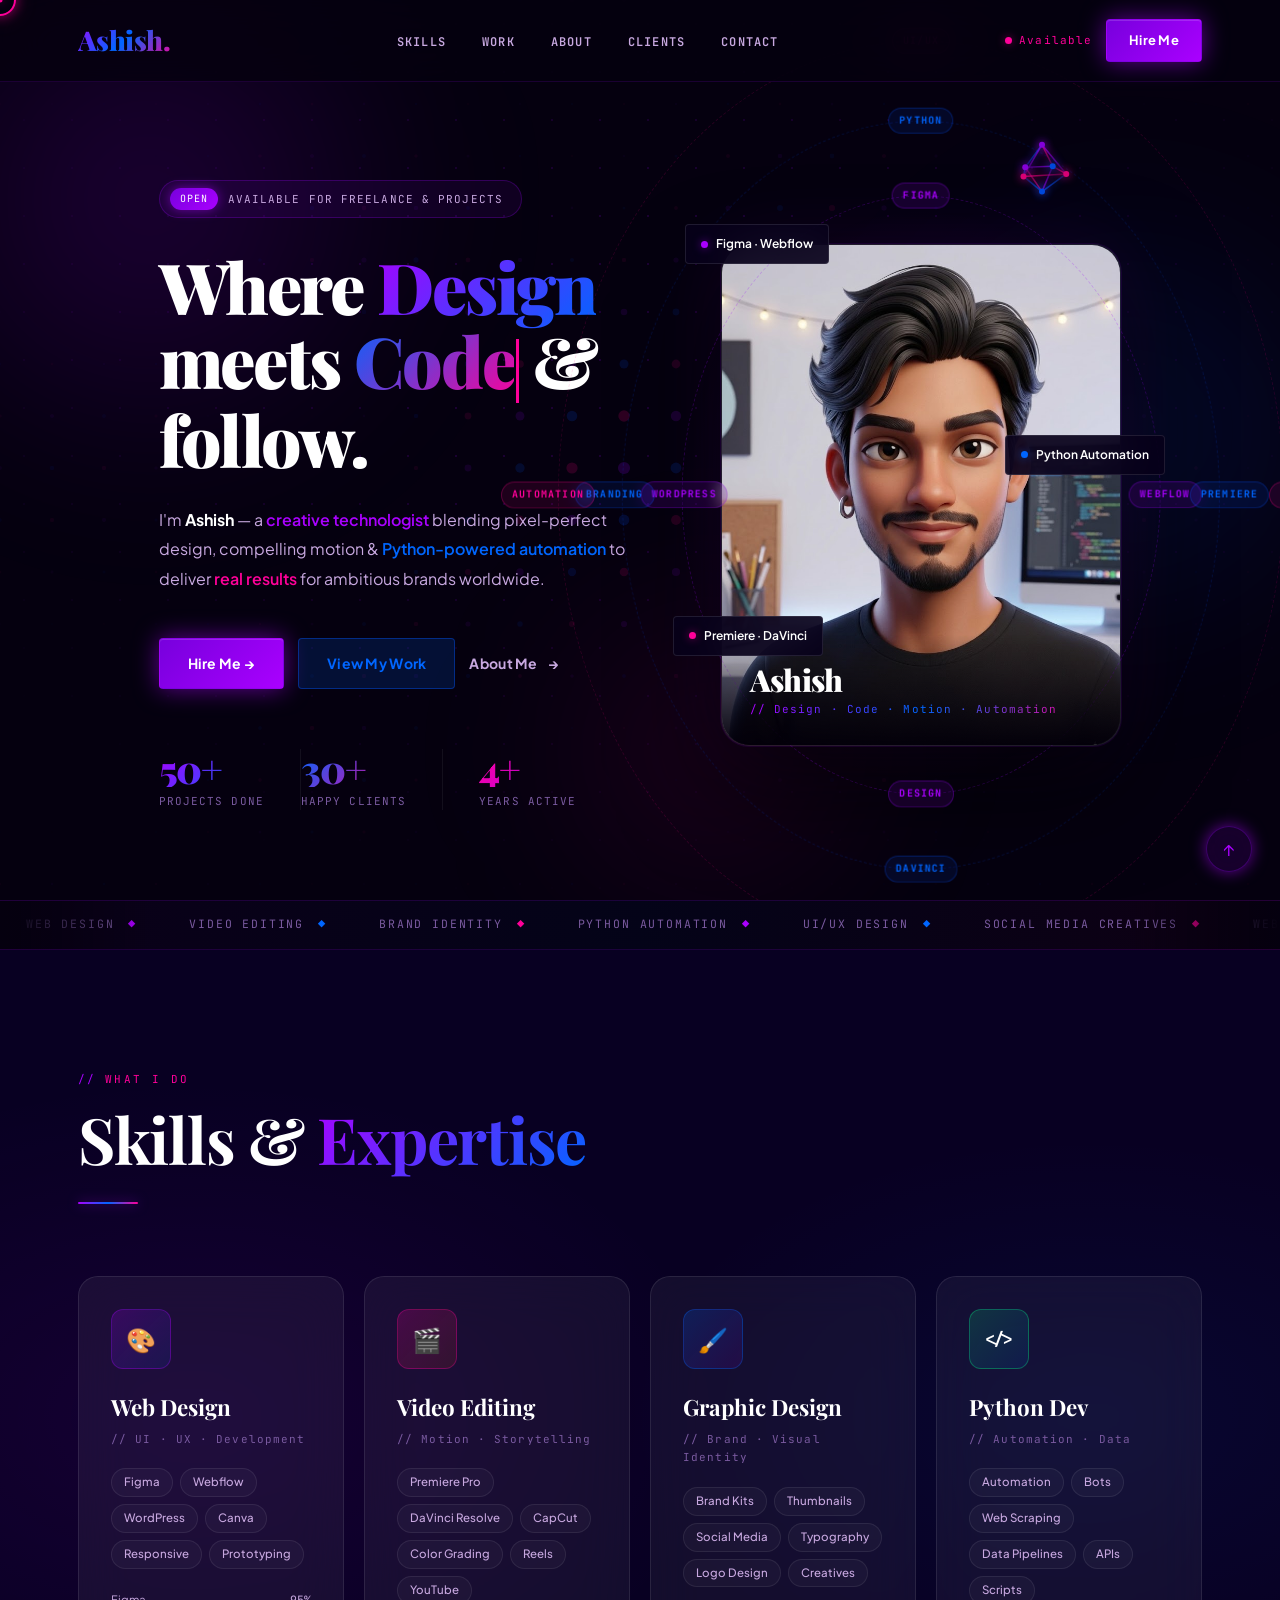
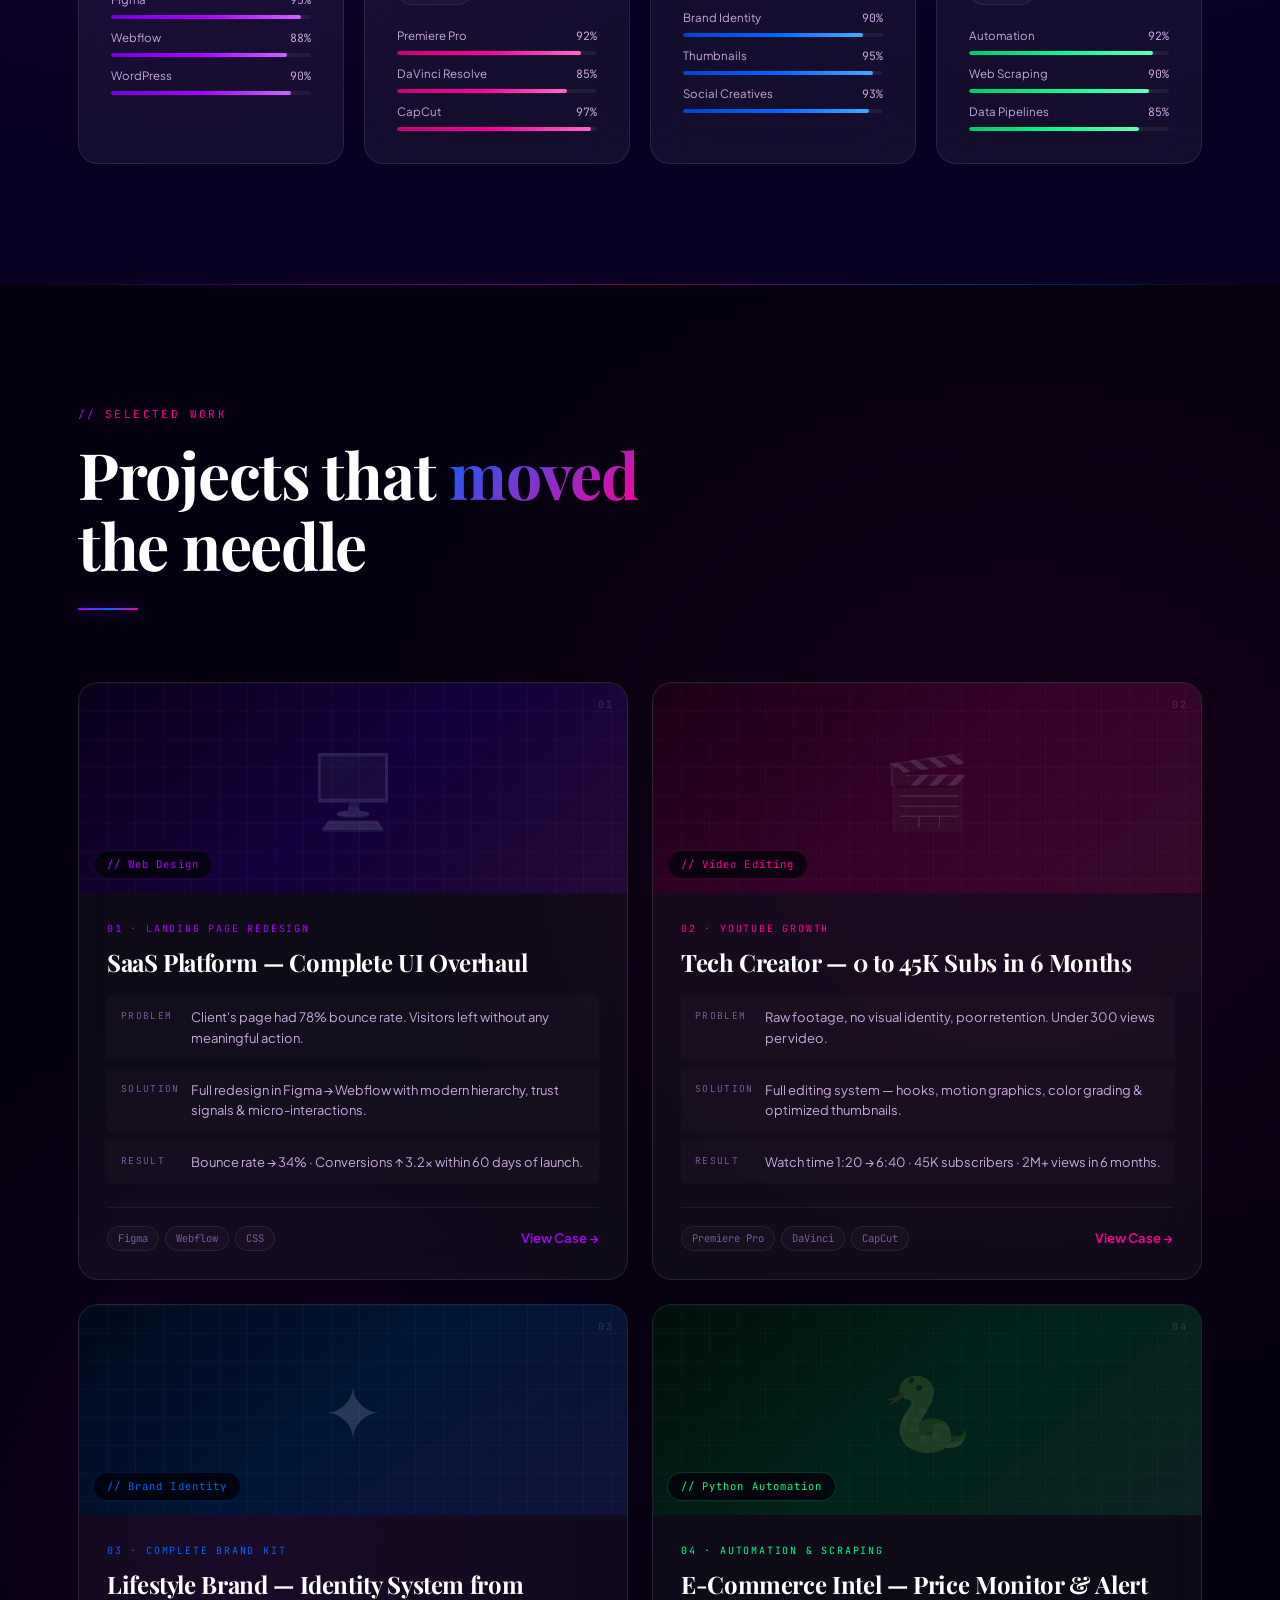
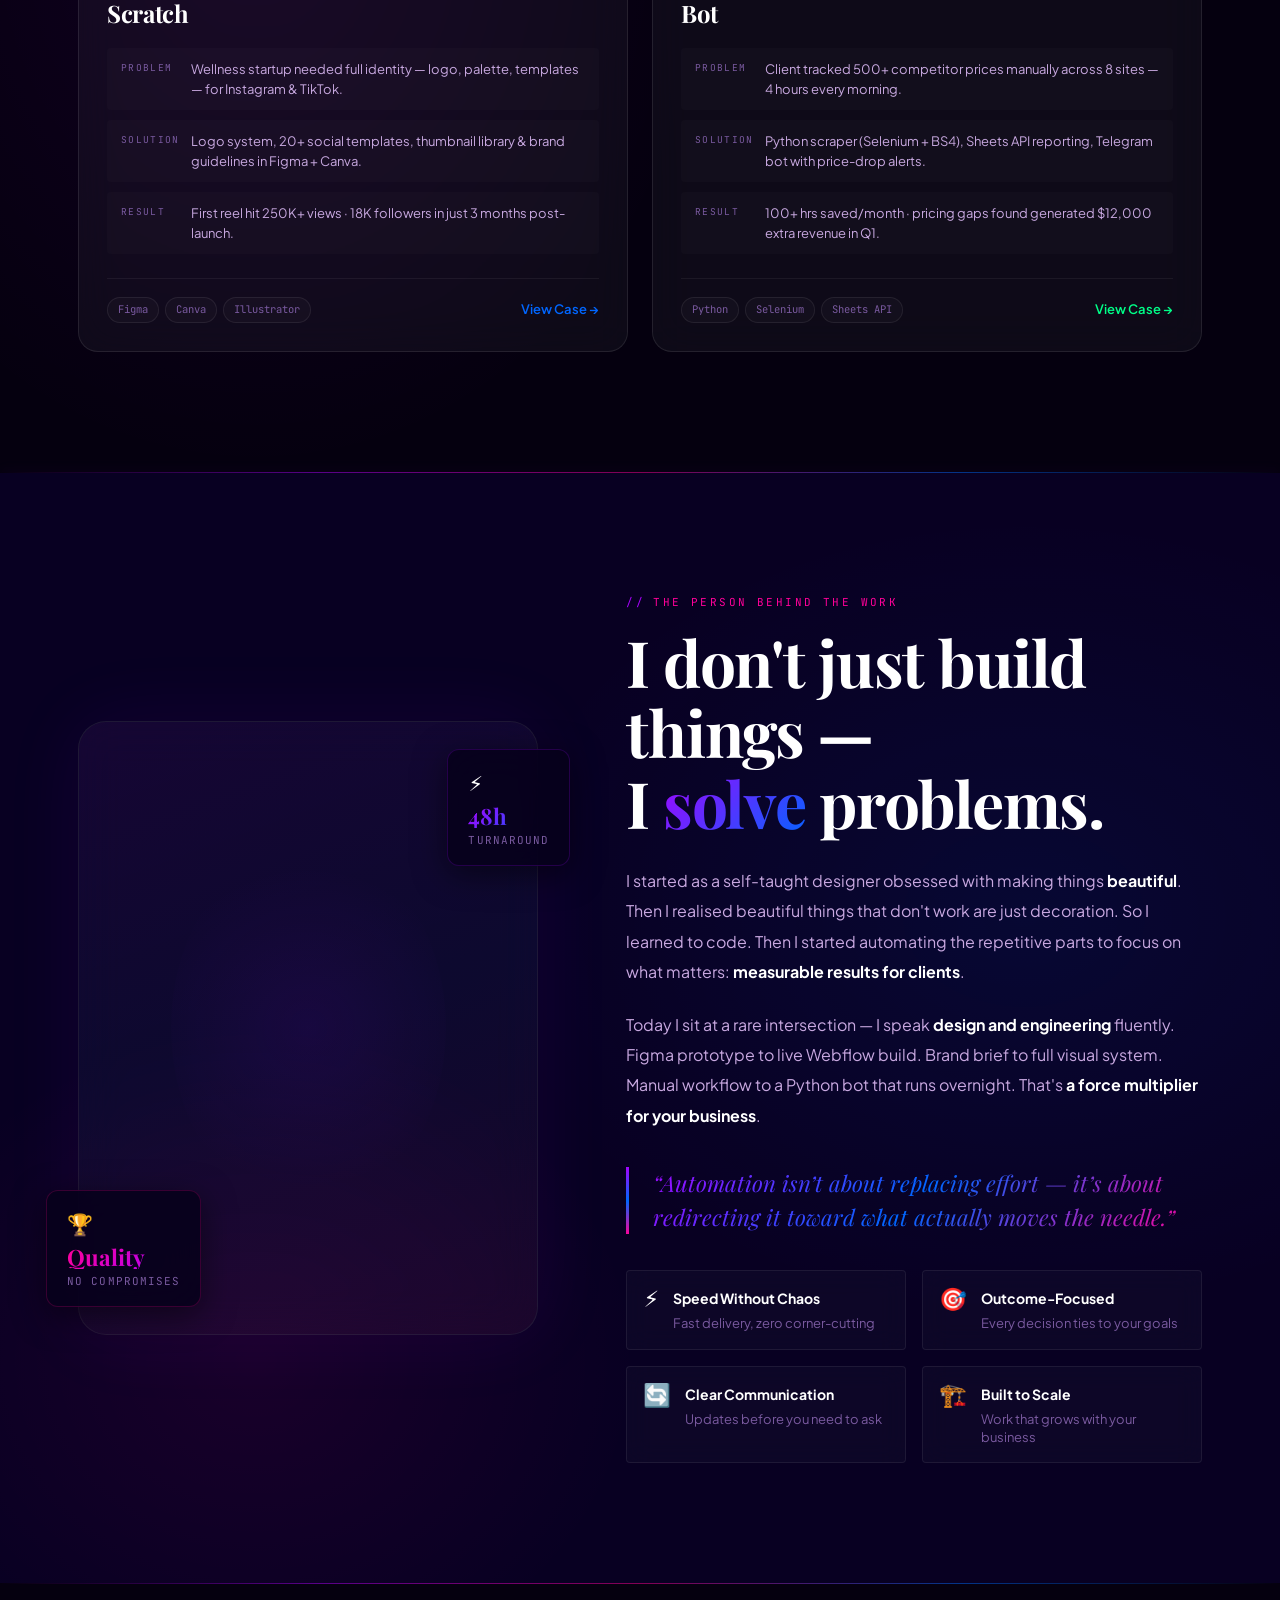
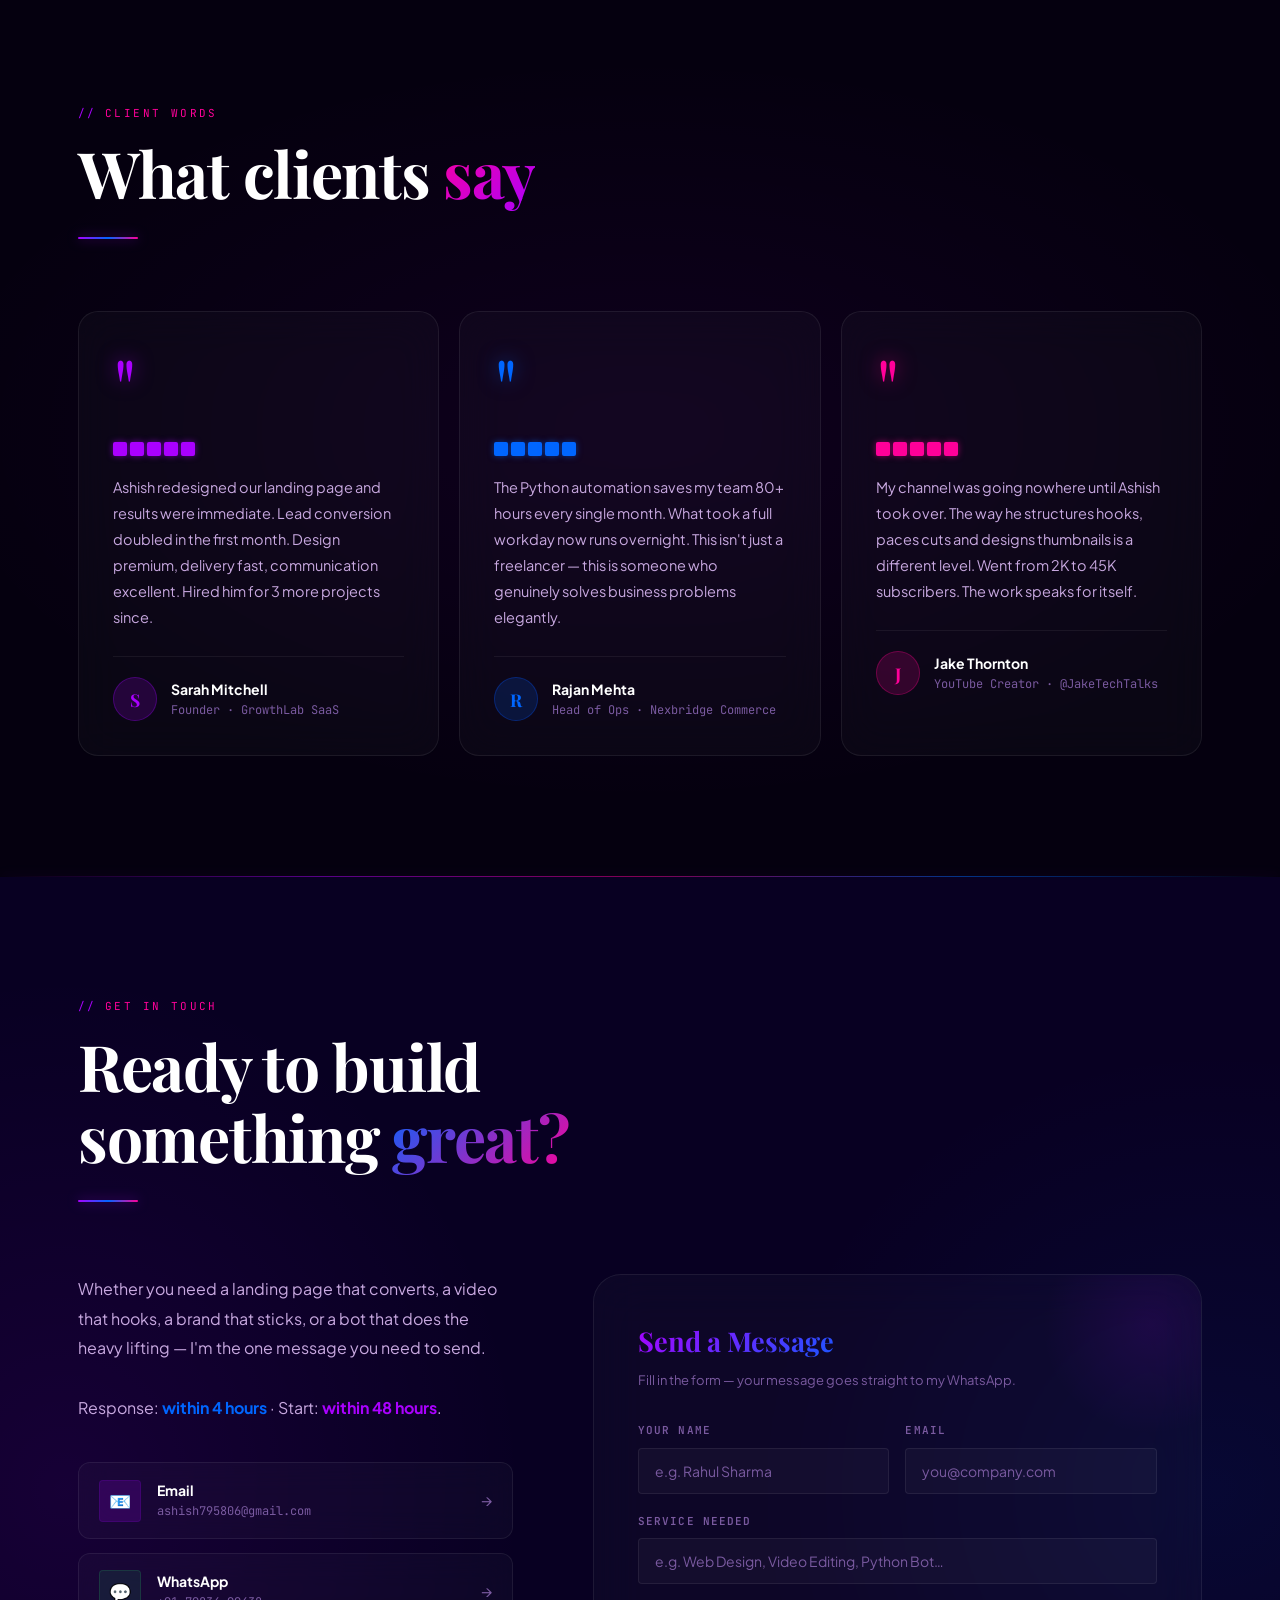
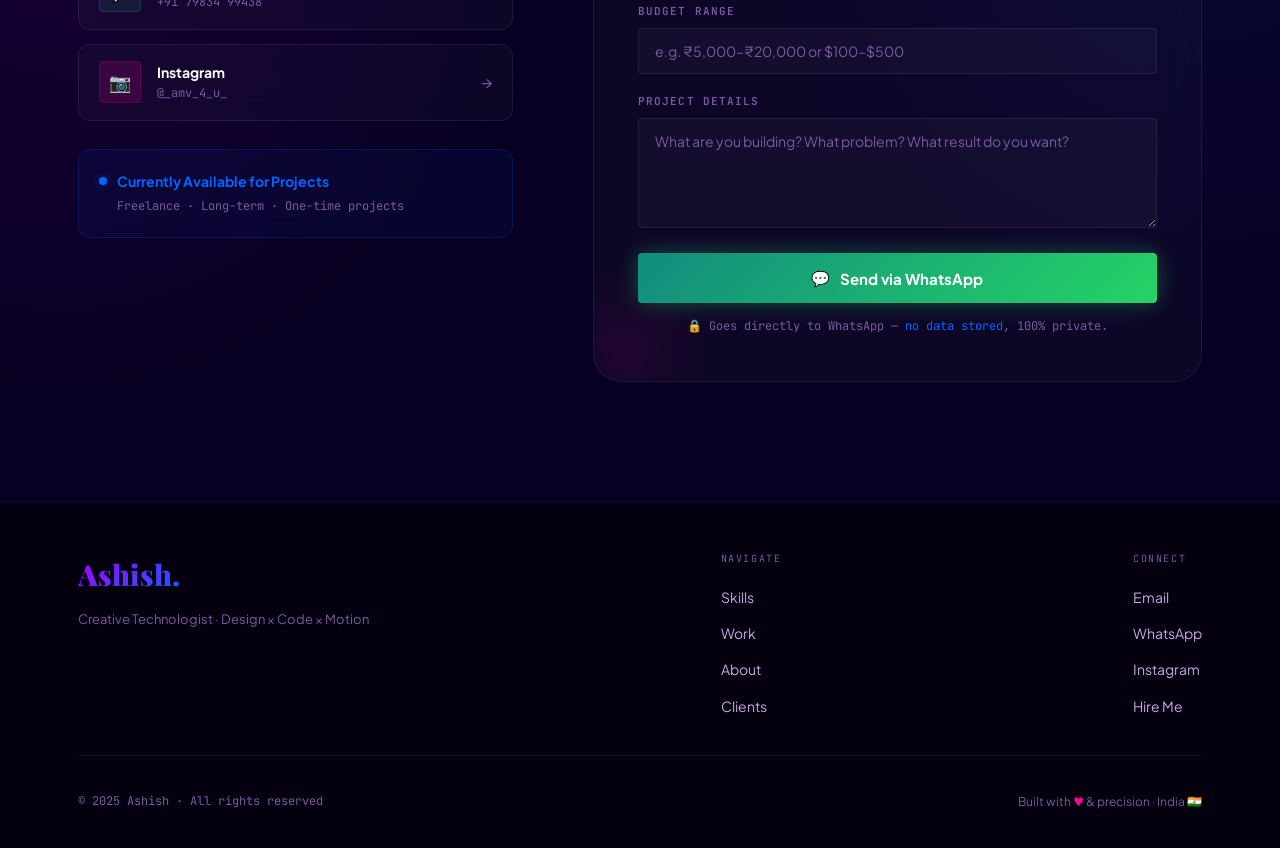
==== index.html @ c8589b08 "Rename freelancing/my_potfolio.html to index.html" ====
<!DOCTYPE html>
<html lang="en">
<head>
<meta charset="UTF-8"/>
<meta name="viewport" content="width=device-width,initial-scale=1.0"/>
<title>Ashish — Creative Technologist</title>
<link rel="preconnect" href="https://fonts.googleapis.com"/>
<link rel="preconnect" href="https://fonts.gstatic.com" crossorigin/>
<link href="https://fonts.googleapis.com/css2?family=Clash+Display:wght@400;500;600;700&family=Playfair+Display:ital,wght@0,400;0,700;0,900;1,400&family=Plus+Jakarta+Sans:wght@300;400;500;600;700&family=JetBrains+Mono:wght@400;500;700&display=swap" rel="stylesheet"/>
<style>
:root{
  --bg:       #05000F;
  --bg1:      #080022;
  --bg2:      #0C002A;
  --card:     rgba(255,255,255,0.045);
  --card-b:   rgba(255,255,255,0.1);

  --purple:   #AA00FF;
  --purple-b: #7700DD;
  --purple-g: rgba(170,0,255,0.55);
  --purple-d: rgba(170,0,255,0.16);

  --blue:     #0066FF;
  --blue-g:   rgba(0,102,255,0.5);
  --blue-d:   rgba(0,102,255,0.16);

  --pink:     #FF0099;
  --pink-g:   rgba(255,0,153,0.5);
  --pink-d:   rgba(255,0,153,0.16);

  --text-0:   #FFFFFF;
  --text-1:   #C8A8E0;
  --text-2:   #7A5AA0;
  --text-3:   #3A2A5A;

  --fd: 'Playfair Display',Georgia,serif;
  --fb: 'Plus Jakarta Sans',system-ui,sans-serif;
  --fm: 'JetBrains Mono',monospace;

  --rsm:4px; --rmd:12px; --rlg:20px; --rxl:28px; --r2xl:48px;
  --ease:cubic-bezier(0.22,1,0.36,1);
  --spring:cubic-bezier(0.34,1.56,0.64,1);
}

*,*::before,*::after{box-sizing:border-box;margin:0;padding:0;}
html{scroll-behavior:smooth;}
body{
  font-family:var(--fb);
  background:var(--bg);
  color:var(--text-0);
  font-size:16px;
  line-height:1.65;
  overflow-x:hidden;
  cursor:none;
}
img{display:block;width:100%;object-fit:cover;}
a{text-decoration:none;color:inherit;}
::selection{background:var(--pink);color:#fff;}

/* ── LOADER ─────────────────────────────────────────────── */
#loader{
  position:fixed;inset:0;z-index:10000;
  background:var(--bg);
  display:flex;align-items:center;justify-content:center;
  flex-direction:column;gap:32px;
}
#loader.hide{animation:loaderHide 0.8s var(--ease) forwards;}
@keyframes loaderHide{
  to{opacity:0;transform:scale(1.05);pointer-events:none;visibility:hidden;}
}
.ld-letters{display:flex;gap:6px;}
.ld-letters span{
  font-family:var(--fd);
  font-size:clamp(3rem,8vw,7rem);
  font-weight:900;
  letter-spacing:-0.02em;
  display:inline-block;
  opacity:0;
  transform:translateY(80px);
  animation:ldLetterUp 0.6s var(--spring) forwards;
}
.ld-letters span:nth-child(1){animation-delay:0.1s;color:var(--purple);}
.ld-letters span:nth-child(2){animation-delay:0.2s;color:var(--blue);}
.ld-letters span:nth-child(3){animation-delay:0.3s;color:var(--pink);}
.ld-letters span:nth-child(4){animation-delay:0.4s;color:var(--purple);}
.ld-letters span:nth-child(5){animation-delay:0.5s;color:var(--blue);}
.ld-letters span:nth-child(6){animation-delay:0.6s;color:var(--pink);}
@keyframes ldLetterUp{
  from{opacity:0;transform:translateY(80px);}
  to{opacity:1;transform:translateY(0);}
}
.ld-sub{
  font-family:var(--fm);
  font-size:12px;
  letter-spacing:0.3em;
  text-transform:uppercase;
  color:var(--text-2);
  opacity:0;
  animation:fadeIn 0.5s 0.8s ease forwards;
}
.ld-bar{
  width:200px;height:2px;
  background:rgba(255,255,255,0.06);
  border-radius:100px;
  overflow:hidden;
  opacity:0;
  animation:fadeIn 0.5s 0.9s ease forwards;
}
.ld-progress{
  height:100%;
  width:0%;
  border-radius:100px;
  background:linear-gradient(90deg,var(--purple),var(--blue),var(--pink));
  animation:ldProgress 1.8s 1s var(--ease) forwards;
}
@keyframes ldProgress{from{width:0%;}to{width:100%;}}

/* ── CANVAS BACKGROUND ───────────────────────────────────── */
#noise-canvas{
  position:fixed;inset:0;z-index:0;
  pointer-events:none;
  opacity:0.7;
}

/* ── CUSTOM CURSOR ────────────────────────────────────────── */
#cursor-ring{
  position:fixed;
  width:32px;height:32px;
  border:2px solid var(--pink);
  border-radius:50%;
  pointer-events:none;
  z-index:9999;
  transform:translate(-50%,-50%);
  transition:width 0.3s,height 0.3s,border-color 0.3s,opacity 0.3s;
  box-shadow:0 0 12px var(--pink-g),0 0 24px rgba(255,0,136,0.2);
  mix-blend-mode:normal;
}
#cursor-dot{
  position:fixed;
  width:5px;height:5px;
  background:var(--pink);
  border-radius:50%;
  pointer-events:none;
  z-index:9999;
  transform:translate(-50%,-50%);
  box-shadow:0 0 8px var(--pink-g);
}
.cursor-hover #cursor-ring{
  width:52px;height:52px;
  border-color:var(--purple);
  box-shadow:0 0 16px var(--purple-g);
}
.trail-dot{
  position:fixed;
  width:5px;height:5px;
  border-radius:50%;
  pointer-events:none;
  z-index:9997;
  transform:translate(-50%,-50%);
  animation:trailFade 0.7s ease forwards;
}
@keyframes trailFade{
  0%{opacity:0.9;transform:translate(-50%,-50%) scale(1);}
  100%{opacity:0;transform:translate(-50%,-50%) scale(0.1);}
}

/* ── NAV ──────────────────────────────────────────────────── */
nav{
  position:fixed;top:0;left:0;right:0;z-index:200;
  padding:18px 0;
  background:rgba(5,0,15,0.82);
  backdrop-filter:blur(28px);
  -webkit-backdrop-filter:blur(28px);
  border-bottom:1px solid rgba(155,0,255,0.15);
  animation:navIn 0.8s var(--ease) both;
  animation-delay:2.8s;
}
@keyframes navIn{from{opacity:0;transform:translateY(-100%);}to{opacity:1;transform:translateY(0);}}
.ni{display:flex;align-items:center;justify-content:space-between;}
.nl{
  font-family:var(--fd);font-size:1.7rem;font-weight:900;letter-spacing:-0.02em;
  background:linear-gradient(135deg,var(--purple),var(--blue),var(--pink));
  -webkit-background-clip:text;-webkit-text-fill-color:transparent;background-clip:text;
}
.nlinks{display:flex;gap:36px;list-style:none;}
.nlinks a{
  font-size:12px;font-weight:600;color:var(--text-1);
  letter-spacing:0.1em;text-transform:uppercase;font-family:var(--fm);
  position:relative;padding-bottom:3px;transition:color 0.3s;
}
.nlinks a::after{
  content:'';position:absolute;bottom:0;left:0;width:0;height:1px;
  background:linear-gradient(90deg,var(--purple),var(--pink));
  transition:width 0.4s var(--ease);
}
.nlinks a:hover{color:var(--text-0);}
.nlinks a:hover::after{width:100%;}
.nr{display:flex;align-items:center;gap:14px;}
.ns{display:flex;align-items:center;gap:7px;font-family:var(--fm);font-size:11px;color:var(--pink);letter-spacing:0.1em;}
.sd{width:7px;height:7px;border-radius:50%;background:var(--pink);animation:sp 2s ease-in-out infinite;box-shadow:0 0 8px var(--pink-g);}
@keyframes sp{0%,100%{opacity:1;transform:scale(1);}50%{opacity:0.5;transform:scale(0.7);}}

/* ── BUTTONS ──────────────────────────────────────────────── */
.btn{
  display:inline-flex;align-items:center;gap:10px;
  padding:13px 28px;border-radius:var(--rsm);
  font-family:var(--fb);font-size:14px;font-weight:700;
  letter-spacing:0.02em;cursor:none;
  transition:all 0.35s var(--ease);border:1px solid transparent;
  text-decoration:none;white-space:nowrap;
}
.bp{
  background:linear-gradient(135deg,var(--purple-b),var(--purple));color:#fff;
  box-shadow:0 0 24px var(--purple-g),inset 0 1px 0 rgba(255,255,255,0.15);
}
.bp:hover{transform:translateY(-3px);box-shadow:0 0 48px var(--purple-g),0 12px 40px rgba(101,0,204,0.5);}
.bb{border-color:rgba(0,85,255,0.4);color:var(--blue);background:var(--blue-d);}
.bb:hover{border-color:var(--blue);background:rgba(0,85,255,0.2);transform:translateY(-3px);box-shadow:0 0 28px var(--blue-g);}
.bg{color:var(--text-1);padding:13px 0;border:none;background:none;}
.bg .arr{display:inline-block;transition:transform 0.3s var(--ease);}
.bg:hover{color:var(--pink);}
.bg:hover .arr{transform:translateX(8px);}

/* ── LAYOUT ───────────────────────────────────────────────── */
.container{max-width:1180px;margin:0 auto;padding:0 28px;position:relative;z-index:1;}
.section{padding:120px 0;}
.sh{margin-bottom:72px;}
.sep{height:1px;background:linear-gradient(90deg,transparent,rgba(170,0,255,0.5),rgba(255,0,153,0.5),rgba(0,102,255,0.5),transparent);box-shadow:0 0 12px rgba(170,0,255,0.25);}

/* ── TYPOGRAPHY ───────────────────────────────────────────── */
.ml{
  font-family:var(--fm);font-size:11px;letter-spacing:0.22em;text-transform:uppercase;
  color:var(--pink);display:flex;align-items:center;gap:8px;
}
.ml::before{content:'//';color:var(--purple);}
.st{font-family:var(--fd);font-weight:700;font-size:clamp(2.5rem,5.5vw,4rem);line-height:1.1;letter-spacing:-0.02em;color:#fff;}
.tl{display:block;height:2px;width:60px;margin-top:28px;border-radius:2px;background:linear-gradient(90deg,var(--purple),var(--blue),var(--pink));box-shadow:0 0 12px var(--purple-g);}

.gp{background:linear-gradient(135deg,var(--purple),var(--blue));-webkit-background-clip:text;-webkit-text-fill-color:transparent;background-clip:text;}
.gb{background:linear-gradient(135deg,var(--blue),var(--pink));-webkit-background-clip:text;-webkit-text-fill-color:transparent;background-clip:text;}
.gpk{background:linear-gradient(135deg,var(--pink),var(--purple));-webkit-background-clip:text;-webkit-text-fill-color:transparent;background-clip:text;}

/* ── HERO ─────────────────────────────────────────────────── */
#hero{
  min-height:100vh;display:flex;align-items:center;
  padding-top:90px;position:relative;overflow:hidden;
}

/* Morphing blob */
.blob{
  position:absolute;
  border-radius:60% 40% 30% 70% / 60% 30% 70% 40%;
  filter:blur(80px);
  animation:blobMorph 8s ease-in-out infinite;
  pointer-events:none;
}
.blob-1{
  width:600px;height:600px;
  top:-100px;left:-150px;
  background:radial-gradient(circle,rgba(155,0,255,0.18) 0%,transparent 70%);
  animation-delay:0s;
}
.blob-2{
  width:500px;height:500px;
  top:20%;right:-100px;
  background:radial-gradient(circle,rgba(0,85,255,0.15) 0%,transparent 70%);
  animation-delay:-3s;animation-duration:10s;
}
.blob-3{
  width:400px;height:400px;
  bottom:-50px;left:40%;
  background:radial-gradient(circle,rgba(255,0,136,0.12) 0%,transparent 70%);
  animation-delay:-6s;animation-duration:12s;
}
@keyframes blobMorph{
  0%,100%{border-radius:60% 40% 30% 70% / 60% 30% 70% 40%;}
  25%{border-radius:30% 60% 70% 40% / 50% 60% 30% 60%;}
  50%{border-radius:50% 50% 50% 50% / 40% 60% 40% 60%;}
  75%{border-radius:40% 60% 60% 40% / 70% 30% 70% 30%;}
}

/* 3D Crystal canvas */
#crystal-canvas{
  position:absolute;top:60px;right:10%;
  width:220px;height:220px;
  pointer-events:none;z-index:2;
  opacity:0.85;
}

.hdots{
  position:absolute;inset:0;
  background-image:radial-gradient(rgba(155,0,255,0.15) 1px,transparent 1px);
  background-size:48px 48px;pointer-events:none;
  mask-image:radial-gradient(ellipse 80% 80% at 50% 40%,black 20%,transparent 80%);
}

.hi{display:grid;grid-template-columns:1.1fr 0.9fr;gap:72px;align-items:center;position:relative;z-index:1;}

/* Hero left */
.heb{
  display:inline-flex;align-items:center;gap:10px;
  background:rgba(155,0,255,0.08);
  border:1px solid rgba(155,0,255,0.25);
  border-radius:var(--r2xl);
  padding:7px 18px 7px 10px;margin-bottom:32px;
  opacity:0;transform:translateY(30px);
  animation:fu 0.8s 2.9s var(--ease) forwards;
}
.ebb{
  background:linear-gradient(135deg,var(--purple-b),var(--purple));
  border-radius:100px;padding:3px 10px;
  font-family:var(--fm);font-size:10px;color:#fff;
  letter-spacing:0.1em;text-transform:uppercase;
  box-shadow:0 0 12px var(--purple-g);
}
.ebt{font-family:var(--fm);font-size:11px;letter-spacing:0.1em;color:var(--text-1);text-transform:uppercase;}

.hh{
  font-family:var(--fd);
  font-size:clamp(2.8rem,5.5vw,5.5rem);
  font-weight:900;line-height:1.05;
  letter-spacing:-0.03em;margin-bottom:28px;
  opacity:0;transform:translateY(30px);
  animation:fu 0.8s 3.0s var(--ease) forwards;
}
.type-cursor{
  display:inline-block;
  width:3px;height:0.9em;
  background:var(--pink);
  margin-left:2px;
  vertical-align:middle;
  animation:blink 0.8s step-end infinite;
}
@keyframes blink{0%,100%{opacity:1;}50%{opacity:0;}}

.hb{
  font-size:16px;color:var(--text-1);line-height:1.85;max-width:490px;margin-bottom:44px;
  opacity:0;transform:translateY(30px);animation:fu 0.8s 3.2s var(--ease) forwards;
}
.hb strong{color:var(--text-0);}
.hl-p{color:var(--purple);font-weight:600;}
.hl-b{color:var(--blue);font-weight:600;}
.hl-pk{color:var(--pink);font-weight:600;}

.ha{display:flex;flex-wrap:wrap;gap:14px;margin-bottom:60px;opacity:0;transform:translateY(30px);animation:fu 0.8s 3.35s var(--ease) forwards;}
.hst{display:flex;gap:0;opacity:0;transform:translateY(30px);animation:fu 0.8s 3.5s var(--ease) forwards;}
.si{padding:0 36px 0 0;border-right:1px solid rgba(255,255,255,0.06);}
.si:last-child{border-right:none;padding-left:36px;}.si:first-child{padding-left:0;}
.sn{font-family:var(--fd);font-size:2.4rem;font-weight:900;line-height:1;letter-spacing:-0.03em;}
.sl{font-size:11px;font-family:var(--fm);color:var(--text-2);letter-spacing:0.1em;text-transform:uppercase;margin-top:5px;}

/* Hero visual */
.hv{position:relative;opacity:0;animation:fadeIn 1.2s 3.1s var(--ease) forwards;}
.chalo{position:absolute;inset:-60px;background:radial-gradient(ellipse at 50% 50%,rgba(155,0,255,0.18) 0%,transparent 65%);pointer-events:none;z-index:-1;animation:haloBreath 4s ease-in-out infinite alternate;}
@keyframes haloBreath{from{opacity:0.6;}to{opacity:1;}}

.hpc{
  background:rgba(255,255,255,0.03);
  backdrop-filter:blur(20px);
  -webkit-backdrop-filter:blur(20px);
  border:1px solid rgba(255,255,255,0.08);
  border-radius:var(--rxl);
  aspect-ratio:4/5;overflow:visible;position:relative;
  box-shadow:0 0 0 1px rgba(155,0,255,0.1),0 40px 100px rgba(0,0,0,0.7),0 0 80px rgba(155,0,255,0.1);
  animation:cardGlow 5s ease-in-out infinite alternate;
}
@keyframes cardGlow{
  from{box-shadow:0 0 40px rgba(155,0,255,0.1),0 40px 100px rgba(0,0,0,0.7);}
  to  {box-shadow:0 0 80px rgba(255,0,136,0.15),0 40px 100px rgba(0,0,0,0.7);}
}

.av-img{
  position:absolute;inset:0;width:100%;height:100%;
  object-fit:cover;object-position:center top;
  border-radius:var(--rxl);z-index:1;
  animation:avFloat 6s ease-in-out infinite;
}
@keyframes avFloat{
  0%,100%{transform:translateY(0) scale(1);filter:drop-shadow(0 0 20px rgba(155,0,255,0.5));}
  33%{transform:translateY(-14px) scale(1.015);filter:drop-shadow(0 0 30px rgba(0,85,255,0.5));}
  66%{transform:translateY(-8px) scale(1.01);filter:drop-shadow(0 0 25px rgba(255,0,136,0.5));}
}

/* Orbit rings */
.or{position:absolute;border-radius:50%;border:1px dashed;top:50%;left:50%;}
.or1{width:120%;height:120%;transform:translate(-50%,-50%);border-color:rgba(155,0,255,0.22);animation:os 14s linear infinite;z-index:2;}
.or2{width:150%;height:150%;transform:translate(-50%,-50%);border-color:rgba(0,85,255,0.18);animation:os 20s linear infinite reverse;z-index:2;}
.or3{width:182%;height:182%;transform:translate(-50%,-50%);border-color:rgba(255,0,136,0.14);animation:os 28s linear infinite;z-index:2;}
@keyframes os{from{transform:translate(-50%,-50%) rotate(0deg);}to{transform:translate(-50%,-50%) rotate(360deg);}}

.ow{
  position:absolute;font-family:var(--fm);font-size:10px;font-weight:700;
  letter-spacing:0.12em;text-transform:uppercase;white-space:nowrap;
  padding:4px 10px;border-radius:100px;border:1px solid;
  backdrop-filter:blur(8px);
}
.or1 .ow{color:var(--purple);background:rgba(155,0,255,0.12);border-color:rgba(155,0,255,0.3);animation:cs1 14s linear infinite;}
.or2 .ow{color:var(--blue);background:rgba(0,85,255,0.1);border-color:rgba(0,85,255,0.28);animation:cs2 20s linear infinite reverse;}
.or3 .ow{color:var(--pink);background:rgba(255,0,136,0.1);border-color:rgba(255,0,136,0.28);animation:cs3 28s linear infinite;}
@keyframes cs1{from{transform:rotate(0deg);}to{transform:rotate(-360deg);}}
@keyframes cs2{from{transform:rotate(0deg);}to{transform:rotate(360deg);}}
@keyframes cs3{from{transform:rotate(0deg);}to{transform:rotate(-360deg);}}
.w1{top:-14px;left:50%;transform:translateX(-50%);}
.w2{top:50%;right:-42px;transform:translateY(-50%);}
.w3{bottom:-14px;left:50%;transform:translateX(-50%);}
.w4{top:50%;left:-42px;transform:translateY(-50%);}
.w5{top:-14px;left:50%;transform:translateX(-50%);}
.w6{top:50%;right:-50px;transform:translateY(-50%);}
.w7{bottom:-14px;left:50%;transform:translateX(-50%);}
.w8{top:50%;left:-48px;transform:translateY(-50%);}
.w9{top:-14px;left:50%;transform:translateX(-50%);}
.w10{top:50%;right:-44px;transform:translateY(-50%);}
.w11{bottom:-14px;left:50%;transform:translateX(-50%);}
.w12{top:50%;left:-58px;transform:translateY(-50%);}

.po{position:absolute;bottom:0;left:0;right:0;padding:30px 28px 26px;background:linear-gradient(to top,rgba(3,0,10,0.97) 0%,transparent 100%);z-index:3;border-radius:0 0 var(--rxl) var(--rxl);}
.on{font-family:var(--fd);font-size:1.9rem;font-weight:900;letter-spacing:-0.02em;line-height:1;}
.or-txt{font-family:var(--fm);font-size:11px;letter-spacing:0.1em;margin-top:5px;background:linear-gradient(90deg,var(--purple),var(--blue),var(--pink));-webkit-background-clip:text;-webkit-text-fill-color:transparent;background-clip:text;}

.fc{position:absolute;background:rgba(7,0,26,0.9);border:1px solid rgba(255,255,255,0.1);border-radius:var(--rsm);padding:9px 15px;font-size:12px;font-weight:600;color:var(--text-0);white-space:nowrap;backdrop-filter:blur(20px);display:flex;align-items:center;gap:8px;z-index:5;}
.cd{width:7px;height:7px;border-radius:50%;flex-shrink:0;}
.cdp{background:var(--purple);box-shadow:0 0 8px var(--purple-g);}
.cdb{background:var(--blue);box-shadow:0 0 8px var(--blue-g);}
.cdpk{background:var(--pink);box-shadow:0 0 8px var(--pink-g);}
.fc1{top:-20px;left:-36px;animation:cf1 4.5s ease-in-out infinite;}
.fc2{top:38%;right:-44px;animation:cf2 5.5s ease-in-out infinite;}
.fc3{bottom:90px;left:-48px;animation:cf1 7s ease-in-out infinite;}
@keyframes cf1{0%,100%{transform:translateY(0);}50%{transform:translateY(-12px);}}
@keyframes cf2{0%,100%{transform:translateY(0);}50%{transform:translateY(10px);}}

/* ── KEYFRAMES ────────────────────────────────────────────── */
@keyframes fu{from{opacity:0;transform:translateY(36px);}to{opacity:1;transform:translateY(0);}}
@keyframes fadeIn{from{opacity:0;}to{opacity:1;}}
@keyframes sci{from{opacity:0;transform:scale(0.88);}to{opacity:1;transform:scale(1);}}

/* Scroll reveal */
.sr{opacity:0;transform:translateY(50px) scale(0.96);transition:opacity 0.7s var(--ease),transform 0.7s var(--ease);}
.sr.visible{opacity:1;transform:translateY(0) scale(1);}
.sr.d1{transition-delay:0.1s;}.sr.d2{transition-delay:0.2s;}.sr.d3{transition-delay:0.3s;}.sr.d4{transition-delay:0.4s;}.sr.d5{transition-delay:0.5s;}

/* ── TICKER ───────────────────────────────────────────────── */
.ticker{
  border-top:1px solid rgba(155,0,255,0.15);
  border-bottom:1px solid rgba(155,0,255,0.15);
  padding:14px 0;overflow:hidden;
  background:linear-gradient(90deg,rgba(155,0,255,0.04),rgba(0,85,255,0.04),rgba(255,0,136,0.04));
  position:relative;
}
.ticker::before,.ticker::after{content:'';position:absolute;top:0;bottom:0;width:150px;z-index:2;}
.ticker::before{left:0;background:linear-gradient(90deg,var(--bg),transparent);}
.ticker::after{right:0;background:linear-gradient(-90deg,var(--bg),transparent);}
.ttrack{display:flex;width:max-content;animation:tk 28s linear infinite;}
.titem{display:inline-flex;align-items:center;gap:14px;padding:0 26px;font-family:var(--fm);font-size:11.5px;letter-spacing:0.16em;color:var(--text-2);text-transform:uppercase;white-space:nowrap;}
.tsep{font-size:12px;}
.tsep.p{color:var(--purple);}
.tsep.b{color:var(--blue);}
.tsep.pk{color:var(--pink);}
@keyframes tk{from{transform:translateX(0);}to{transform:translateX(-50%);}}

/* ── GLASS CARD BASE ──────────────────────────────────────── */
.glass{
  background:rgba(255,255,255,0.045);
  backdrop-filter:blur(20px);
  -webkit-backdrop-filter:blur(20px);
  border:1px solid rgba(255,255,255,0.1);
  box-shadow:0 8px 32px rgba(0,0,0,0.4),inset 0 1px 0 rgba(255,255,255,0.06);
}

/* ── SKILLS ───────────────────────────────────────────────── */
#skills{
  background:var(--bg1);
  background-image:radial-gradient(ellipse 70% 60% at 15% 50%,rgba(170,0,255,0.08) 0%,transparent 60%),radial-gradient(ellipse 60% 50% at 85% 50%,rgba(0,102,255,0.07) 0%,transparent 60%);
}
.skgrid{display:grid;grid-template-columns:repeat(auto-fit,minmax(255px,1fr));gap:20px;}
.skcard{
  background:rgba(255,255,255,0.05);
  backdrop-filter:blur(24px);-webkit-backdrop-filter:blur(24px);
  border:1px solid rgba(255,255,255,0.09);
  border-radius:var(--rlg);padding:32px;
  position:relative;overflow:hidden;
  transition:transform 0.4s var(--ease),box-shadow 0.4s,border-color 0.4s,background 0.4s;
  cursor:none;
}
/* animated gradient border on hover */
.skcard::after{
  content:'';position:absolute;top:0;left:0;right:0;height:3px;
  opacity:0;transition:opacity 0.4s;border-radius:var(--rlg) var(--rlg) 0 0;
}
.sk-web::after{background:linear-gradient(90deg,var(--purple),var(--blue),var(--purple));background-size:200%;animation:borderSlide 2s linear infinite;}
.sk-vid::after{background:linear-gradient(90deg,var(--pink),#ff6600,var(--pink));background-size:200%;animation:borderSlide 2s linear infinite;}
.sk-gfx::after{background:linear-gradient(90deg,var(--blue),var(--pink),var(--blue));background-size:200%;animation:borderSlide 2s linear infinite;}
.sk-cod::after{background:linear-gradient(90deg,#00ff88,var(--blue),#00ff88);background-size:200%;animation:borderSlide 2s linear infinite;}
@keyframes borderSlide{from{background-position:0%}to{background-position:200%}}
/* glow orb behind card */
.skcard::before{content:'';position:absolute;top:-60px;right:-60px;width:200px;height:200px;border-radius:50%;opacity:0;transition:opacity 0.5s;pointer-events:none;}
.sk-web::before{background:radial-gradient(circle,rgba(170,0,255,0.28) 0%,transparent 65%);}
.sk-vid::before{background:radial-gradient(circle,rgba(255,0,153,0.24) 0%,transparent 65%);}
.sk-gfx::before{background:radial-gradient(circle,rgba(0,102,255,0.26) 0%,transparent 65%);}
.sk-cod::before{background:radial-gradient(circle,rgba(0,255,136,0.22) 0%,transparent 65%);}
.skcard:hover{transform:translateY(-12px) scale(1.02);}
.sk-web:hover{
  border-color:rgba(170,0,255,0.6);
  background:linear-gradient(145deg,rgba(170,0,255,0.1),rgba(0,102,255,0.06),rgba(255,255,255,0.04));
  box-shadow:0 0 0 1px rgba(170,0,255,0.3),0 30px 80px rgba(170,0,255,0.35),0 0 60px rgba(170,0,255,0.2),inset 0 1px 0 rgba(170,0,255,0.2);
}
.sk-vid:hover{
  border-color:rgba(255,0,153,0.6);
  background:linear-gradient(145deg,rgba(255,0,153,0.1),rgba(255,80,0,0.05),rgba(255,255,255,0.04));
  box-shadow:0 0 0 1px rgba(255,0,153,0.3),0 30px 80px rgba(255,0,153,0.3),0 0 60px rgba(255,0,153,0.18),inset 0 1px 0 rgba(255,0,153,0.2);
}
.sk-gfx:hover{
  border-color:rgba(0,102,255,0.6);
  background:linear-gradient(145deg,rgba(0,102,255,0.1),rgba(170,0,255,0.05),rgba(255,255,255,0.04));
  box-shadow:0 0 0 1px rgba(0,102,255,0.3),0 30px 80px rgba(0,102,255,0.32),0 0 60px rgba(0,102,255,0.18),inset 0 1px 0 rgba(0,102,255,0.2);
}
.sk-cod:hover{
  border-color:rgba(0,255,136,0.5);
  background:linear-gradient(145deg,rgba(0,255,136,0.08),rgba(0,102,255,0.05),rgba(255,255,255,0.04));
  box-shadow:0 0 0 1px rgba(0,255,136,0.25),0 30px 80px rgba(0,255,136,0.22),0 0 60px rgba(0,255,136,0.14),inset 0 1px 0 rgba(0,255,136,0.15);
}
.skcard:hover::after,.skcard:hover::before{opacity:1;}
/* icon */
.ski{
  width:60px;height:60px;border-radius:var(--rmd);display:flex;align-items:center;justify-content:center;
  font-size:24px;margin-bottom:20px;
  transition:transform 0.4s var(--spring),box-shadow 0.4s;
}
.sk-web .ski{background:linear-gradient(135deg,rgba(170,0,255,0.2),rgba(0,102,255,0.1));border:1px solid rgba(170,0,255,0.3);}
.sk-vid .ski{background:linear-gradient(135deg,rgba(255,0,153,0.2),rgba(255,80,0,0.1));border:1px solid rgba(255,0,153,0.3);}
.sk-gfx .ski{background:linear-gradient(135deg,rgba(0,102,255,0.2),rgba(170,0,255,0.1));border:1px solid rgba(0,102,255,0.3);}
.sk-cod .ski{background:linear-gradient(135deg,rgba(0,255,136,0.15),rgba(0,102,255,0.1));border:1px solid rgba(0,255,136,0.3);}
.sk-web:hover .ski{transform:scale(1.18) rotate(-5deg);box-shadow:0 0 24px rgba(170,0,255,0.6);}
.sk-vid:hover .ski{transform:scale(1.18) rotate(5deg);box-shadow:0 0 24px rgba(255,0,153,0.5);}
.sk-gfx:hover .ski{transform:scale(1.18) rotate(-5deg);box-shadow:0 0 24px rgba(0,102,255,0.55);}
.sk-cod:hover .ski{transform:scale(1.18) rotate(5deg);box-shadow:0 0 24px rgba(0,255,136,0.4);}
/* title */
.skn{font-family:var(--fd);font-size:1.4rem;font-weight:700;margin-bottom:4px;transition:color 0.4s;}
.sk-web:hover .skn{color:var(--purple);text-shadow:0 0 20px rgba(170,0,255,0.5);}
.sk-vid:hover .skn{color:var(--pink);text-shadow:0 0 20px rgba(255,0,153,0.5);}
.sk-gfx:hover .skn{color:var(--blue);text-shadow:0 0 20px rgba(0,102,255,0.5);}
.sk-cod:hover .skn{color:#00ff88;text-shadow:0 0 20px rgba(0,255,136,0.4);}
.sks{font-family:var(--fm);font-size:11px;letter-spacing:0.1em;color:var(--text-2);margin-bottom:20px;}
/* tags */
.sktags{display:flex;flex-wrap:wrap;gap:7px;margin-bottom:22px;}
.sktag{
  font-size:11.5px;padding:4px 12px;border-radius:100px;
  border:1px solid rgba(255,255,255,0.08);color:var(--text-1);font-weight:500;
  transition:all 0.3s;background:rgba(255,255,255,0.03);
}
.sk-web:hover .sktag{border-color:rgba(170,0,255,0.4);color:#d88fff;background:rgba(170,0,255,0.08);}
.sk-vid:hover .sktag{border-color:rgba(255,0,153,0.4);color:#ff88cc;background:rgba(255,0,153,0.08);}
.sk-gfx:hover .sktag{border-color:rgba(0,102,255,0.4);color:#88aaff;background:rgba(0,102,255,0.08);}
.sk-cod:hover .sktag{border-color:rgba(0,255,136,0.35);color:#88ffcc;background:rgba(0,255,136,0.07);}
/* bars */
.skbars{display:flex;flex-direction:column;gap:10px;}
.skbr{display:flex;flex-direction:column;gap:5px;}
.skbt{display:flex;justify-content:space-between;font-size:11.5px;color:var(--text-1);}
.skbp{font-family:var(--fm);}
.sktrk{height:4px;background:rgba(255,255,255,0.06);border-radius:100px;overflow:hidden;}
.skfill{height:100%;border-radius:100px;animation:bf 1.5s var(--ease) both;animation-delay:0.5s;}
.fpp{background:linear-gradient(90deg,var(--purple-b),var(--purple),#cc66ff);box-shadow:0 0 10px var(--purple-g);}
.fpk{background:linear-gradient(90deg,#cc0077,var(--pink),#ff66cc);box-shadow:0 0 10px var(--pink-g);}
.fb{background:linear-gradient(90deg,#0044cc,var(--blue),#44aaff);box-shadow:0 0 10px var(--blue-g);}
.fg{background:linear-gradient(90deg,#00cc66,#00ff88,#66ffbb);box-shadow:0 0 10px rgba(0,255,136,0.5);}
@keyframes bf{from{width:0;}}

/* ── PROJECTS ─────────────────────────────────────────────── */
#projects{
  background:var(--bg);
  background-image:radial-gradient(ellipse 80% 50% at 80% 30%,rgba(255,0,153,0.07) 0%,transparent 65%),radial-gradient(ellipse 60% 50% at 20% 70%,rgba(170,0,255,0.07) 0%,transparent 60%);
}
.pjgrid{display:grid;grid-template-columns:repeat(auto-fit,minmax(500px,1fr));gap:24px;}
.pjcard{
  background:rgba(255,255,255,0.04);
  backdrop-filter:blur(20px);-webkit-backdrop-filter:blur(20px);
  border:1px solid rgba(255,255,255,0.09);
  border-radius:var(--rlg);overflow:hidden;
  display:flex;flex-direction:column;position:relative;
  cursor:none;
  transition:box-shadow 0.45s,border-color 0.45s,transform 0.45s var(--ease);
  transform-style:preserve-3d;
}
.pjcard::after{content:'';position:absolute;inset:-1px;border-radius:calc(var(--rlg) + 1px);padding:1px;background:linear-gradient(135deg,var(--purple),var(--blue),var(--pink));-webkit-mask:linear-gradient(#fff 0 0) content-box,linear-gradient(#fff 0 0);-webkit-mask-composite:destination-out;mask-composite:exclude;opacity:0;transition:opacity 0.4s;pointer-events:none;}
.pjcard:hover::after{opacity:1;}
.pc-web:hover{box-shadow:0 0 0 1px rgba(170,0,255,0.5),0 30px 100px rgba(170,0,255,0.45),0 0 80px rgba(170,0,255,0.25);transform:translateY(-6px);}
.pc-vid:hover{box-shadow:0 0 0 1px rgba(255,0,153,0.5),0 30px 100px rgba(255,0,153,0.35),0 0 80px rgba(255,0,153,0.22);transform:translateY(-6px);}
.pc-gfx:hover{box-shadow:0 0 0 1px rgba(0,102,255,0.5),0 30px 100px rgba(0,102,255,0.38),0 0 80px rgba(0,102,255,0.22);transform:translateY(-6px);}
.pc-cod:hover{box-shadow:0 0 0 1px rgba(0,255,136,0.4),0 30px 100px rgba(0,255,136,0.22),0 0 80px rgba(0,255,136,0.14);transform:translateY(-6px);}
.pth{height:210px;position:relative;overflow:hidden;}
.pthi{position:absolute;inset:0;display:flex;align-items:center;justify-content:center;}
.ptem{font-size:4.5rem;opacity:0.15;transition:transform 0.6s var(--ease),opacity 0.4s;}
.pjcard:hover .ptem{transform:scale(1.2);opacity:0.3;}
.ptgl{position:absolute;inset:0;background-image:linear-gradient(rgba(255,255,255,0.025) 1px,transparent 1px),linear-gradient(90deg,rgba(255,255,255,0.025) 1px,transparent 1px);background-size:28px 28px;}
.pt-web{background:linear-gradient(140deg,#0a001a 0%,#14003a 50%,rgba(155,0,255,0.12) 100%);}
.pt-vid{background:linear-gradient(140deg,#1a0015 0%,#36002a 50%,rgba(255,0,136,0.12) 100%);}
.pt-gfx{background:linear-gradient(140deg,#000a1a 0%,#001536 50%,rgba(0,85,255,0.12) 100%);}
.pt-cod{background:linear-gradient(140deg,#00100a 0%,#00221a 50%,rgba(0,255,136,0.1) 100%);}
.tpill{position:absolute;bottom:14px;left:14px;background:rgba(3,0,10,0.8);border:1px solid rgba(255,255,255,0.1);border-radius:var(--r2xl);padding:5px 13px;font-family:var(--fm);font-size:10.5px;letter-spacing:0.1em;backdrop-filter:blur(10px);}
.pp{color:var(--purple);border-color:rgba(155,0,255,0.2);}
.ppk{color:var(--pink);border-color:rgba(255,0,136,0.2);}
.pb2{color:var(--blue);border-color:rgba(0,85,255,0.2);}
.pg{color:#00ff88;border-color:rgba(0,255,136,0.2);}
.pnum{position:absolute;top:14px;right:14px;font-family:var(--fm);font-size:10px;letter-spacing:0.14em;color:rgba(255,255,255,0.15);}
.pb3{padding:28px;flex:1;display:flex;flex-direction:column;}
.pcat{font-family:var(--fm);font-size:10px;letter-spacing:0.18em;text-transform:uppercase;margin-bottom:10px;}
.catpp{color:var(--purple);}.catpk{color:var(--pink);}.catb{color:var(--blue);}.catg{color:#00ff88;}
.ptit{font-family:var(--fd);font-size:1.5rem;font-weight:700;letter-spacing:-0.015em;line-height:1.2;margin-bottom:20px;}
.ppsr{flex:1;display:flex;flex-direction:column;gap:10px;margin-bottom:24px;}
.prow{display:flex;gap:12px;align-items:flex-start;padding:11px 12px;background:rgba(255,255,255,0.015);border-radius:var(--rsm);border-left:2px solid transparent;transition:border-color 0.35s,background 0.35s;}
.pc-web:hover .prow{border-left-color:var(--purple);background:rgba(170,0,255,0.08);}
.pc-vid:hover .prow{border-left-color:var(--pink);background:rgba(255,0,153,0.07);}
.pc-gfx:hover .prow{border-left-color:var(--blue);background:rgba(0,102,255,0.07);}
.pc-cod:hover .prow{border-left-color:#00ff88;background:rgba(0,255,136,0.06);}
.pk2{font-family:var(--fm);font-size:9.5px;letter-spacing:0.14em;text-transform:uppercase;color:var(--text-2);min-width:58px;padding-top:1px;}
.pv2{font-size:13px;color:var(--text-1);line-height:1.55;}
.pfoot{display:flex;align-items:center;justify-content:space-between;padding-top:18px;border-top:1px solid rgba(255,255,255,0.06);}
.tpils{display:flex;gap:6px;flex-wrap:wrap;}
.tpil{font-size:10.5px;padding:3px 10px;border-radius:100px;background:rgba(255,255,255,0.025);border:1px solid rgba(255,255,255,0.07);color:var(--text-2);font-family:var(--fm);}
.pcta{display:flex;align-items:center;gap:6px;font-size:13px;font-weight:600;transition:gap 0.3s;}
.pc-web .pcta{color:var(--purple);}.pc-vid .pcta{color:var(--pink);}
.pc-gfx .pcta{color:var(--blue);}.pc-cod .pcta{color:#00ff88;}
.pjcard:hover .pcta{gap:12px;}

/* ── ABOUT ────────────────────────────────────────────────── */
/* =========================================
   ABOUT SECTION WRAPPER & GRID
   ========================================= */
#about {
  background: var(--bg1);
  background-image: 
    radial-gradient(ellipse 70% 60% at 80% 40%, rgba(0, 102, 255, 0.08) 0%, transparent 60%),
    radial-gradient(ellipse 50% 50% at 20% 80%, rgba(255, 0, 153, 0.07) 0%, transparent 60%);
  position: relative;
}

.abgrid {
  display: grid;
  grid-template-columns: 1fr 1.25fr;
  gap: 88px;
  align-items: center;
}

/* =========================================
   VISUAL SIDE (CARD & VIDEO)
   ========================================= */
.abvis {
  position: relative;
  z-index: 1;
}

.abcard {
  background: rgba(255, 255, 255, 0.025);
  backdrop-filter: blur(20px);
  -webkit-backdrop-filter: blur(20px);
  border: 1px solid rgba(255, 255, 255, 0.07);
  border-radius: var(--rxl, 24px);
  aspect-ratio: 3 / 4;
  position: relative;
  overflow: hidden; /* Contains the video */
  box-shadow: 0 0 80px rgba(155, 0, 255, 0.08);
  animation: sci 0.9s var(--ease) both;
}

/* Video Base Layer */
.abc-video-wrapper {
  position: absolute;
  inset: 0;
  z-index: 0; /* Sits at the bottom */
}

.ab-video {
  width: 100%;
  height: 100%;
  object-fit: cover;
  pointer-events: none; /* Prevents unwanted user interaction */
}

/* Ambient Color Overlays (Sits on top of the video) */
.abcbg {
  position: absolute;
  inset: 0;
  background: linear-gradient(160deg, rgba(155, 0, 255, 0.06) 0%, rgba(0, 85, 255, 0.04) 50%, rgba(255, 0, 136, 0.04) 100%);
  z-index: 1;
  pointer-events: none;
}

.abcorb {
  position: absolute;
  top: 20%;
  left: 20%;
  width: 60%;
  height: 60%;
  border-radius: 50%;
  background: radial-gradient(circle, rgba(155, 0, 255, 0.08) 0%, transparent 70%);
  z-index: 2;
  pointer-events: none;
}

/* =========================================
   FLOATING STAT CARDS
   ========================================= */
.fstat {
  position: absolute;
  background: rgba(7, 0, 26, 0.85); /* Slightly transparent to see video beneath */
  backdrop-filter: blur(20px);
  -webkit-backdrop-filter: blur(20px);
  border: 1px solid rgba(255, 255, 255, 0.08);
  border-radius: var(--rmd, 12px);
  padding: 16px 20px;
  box-shadow: 0 8px 32px rgba(0, 0, 0, 0.5);
  z-index: 10; /* Ensures it stays above the card */
}

.fs1 {
  top: 28px;
  right: -32px;
  animation: cf2 5.5s ease-in-out infinite;
  border-color: rgba(155, 0, 255, 0.2);
}

.fs2 {
  bottom: 28px;
  left: -32px;
  animation: cf1 7s ease-in-out infinite;
  border-color: rgba(255, 0, 136, 0.2);
}

.fsico {
  font-size: 1.3rem;
  margin-bottom: 5px;
}

.fsval {
  font-family: var(--fd, sans-serif);
  font-size: 1.4rem;
  font-weight: 700;
  line-height: 1;
}

.fslbl {
  font-size: 11px;
  color: var(--text-2, #a1a1aa);
  font-family: var(--fm, sans-serif);
  letter-spacing: 0.1em;
  margin-top: 3px;
  text-transform: uppercase;
}

/* =========================================
   TYPOGRAPHY & CONTENT
   ========================================= */
.abp {
  font-size: 16px;
  color: var(--text-1, #e4e4e7);
  line-height: 1.9;
  margin-bottom: 22px;
}

.abp strong {
  color: var(--text-0, #ffffff);
}

.abq {
  font-family: var(--fd, sans-serif);
  font-size: 1.4rem;
  font-weight: 400;
  font-style: italic;
  line-height: 1.5;
  margin: 36px 0;
  padding-left: 24px;
  border-left: 3px solid transparent;
  border-image: linear-gradient(to bottom, var(--purple, #9b00ff), var(--blue, #0066ff), var(--pink, #ff0099)) 1;
  background: linear-gradient(135deg, var(--purple, #9b00ff), var(--blue, #0066ff), var(--pink, #ff0099));
  -webkit-background-clip: text;
  -webkit-text-fill-color: transparent;
  background-clip: text;
}

/* =========================================
   VALUES GRID
   ========================================= */
.abvals {
  display: grid;
  grid-template-columns: repeat(auto-fit, minmax(200px, 1fr)); /* Auto-adapts columns */
  gap: 16px;
  margin-top: 36px;
}

.avcard {
  display: flex;
  gap: 14px;
  align-items: flex-start;
  padding: 16px;
  background: rgba(255, 255, 255, 0.025);
  backdrop-filter: blur(12px);
  -webkit-backdrop-filter: blur(12px);
  border: 1px solid rgba(255, 255, 255, 0.07);
  border-radius: var(--rsm, 8px);
  transition: border-color 0.35s, transform 0.35s, box-shadow 0.35s, background 0.35s;
  cursor: pointer;
}

.avcard:hover {
  transform: translateY(-4px);
  background: rgba(255, 255, 255, 0.04);
}

.avcard:nth-child(1):hover { border-color: rgba(155, 0, 255, 0.4); box-shadow: 0 8px 24px rgba(155, 0, 255, 0.15); }
.avcard:nth-child(2):hover { border-color: rgba(0, 85, 255, 0.4); box-shadow: 0 8px 24px rgba(0, 85, 255, 0.15); }
.avcard:nth-child(3):hover { border-color: rgba(255, 0, 136, 0.4); box-shadow: 0 8px 24px rgba(255, 0, 136, 0.12); }
.avcard:nth-child(4):hover { border-color: rgba(0, 255, 136, 0.3); box-shadow: 0 8px 24px rgba(0, 255, 136, 0.1); }

.avico {
  font-size: 1.4rem;
  line-height: 1;
  flex-shrink: 0;
}

.avh {
  font-size: 14px;
  font-weight: 700;
  margin-bottom: 4px;
  color: var(--text-0, #ffffff);
}

.avb {
  font-size: 13px;
  color: var(--text-2, #a1a1aa);
  line-height: 1.4;
}

/* =========================================
   RESPONSIVE DESIGN (Tablets & Mobile)
   ========================================= */
@media (max-width: 992px) {
  .abgrid {
    grid-template-columns: 1fr; /* Stacks the visual and text */
    gap: 60px;
  }
  
  .abcard {
    max-width: 400px; /* Prevents the video card from becoming massive */
    margin: 0 auto;
  }
  
  /* Pull stats in so they don't overflow the screen */
  .fs1 { right: -10px; }
  .fs2 { left: -10px; }
}

@media (max-width: 768px) {
  .abq {
    font-size: 1.2rem;
    margin: 28px 0;
  }
  
  .fstat {
    padding: 12px 16px;
  }
  
  .fsval {
    font-size: 1.2rem;
  }
}
/* ── TESTIMONIALS ─────────────────────────────────────────── */
#testimonials{
  background:var(--bg);
  background-image:radial-gradient(ellipse 80% 60% at 50% 50%,rgba(170,0,255,0.06) 0%,transparent 70%);
}
.tsgrid{display:grid;grid-template-columns:repeat(auto-fit,minmax(300px,1fr));gap:20px;}
.tscard{
  background:rgba(255,255,255,0.025);backdrop-filter:blur(20px);-webkit-backdrop-filter:blur(20px);
  border:1px solid rgba(255,255,255,0.07);border-radius:var(--rlg);
  padding:34px;position:relative;overflow:hidden;
  transition:transform 0.4s var(--ease),box-shadow 0.4s,border-color 0.4s;cursor:none;
}
.tscard:hover{transform:translateY(-8px);}
.tc1:hover{border-color:rgba(170,0,255,0.6);box-shadow:0 0 0 1px rgba(170,0,255,0.3),0 24px 80px rgba(170,0,255,0.35),0 0 50px rgba(170,0,255,0.2);}
.tc2:hover{border-color:rgba(0,102,255,0.6);box-shadow:0 0 0 1px rgba(0,102,255,0.3),0 24px 80px rgba(0,102,255,0.3),0 0 50px rgba(0,102,255,0.18);}
.tc3:hover{border-color:rgba(255,0,153,0.6);box-shadow:0 0 0 1px rgba(255,0,153,0.3),0 24px 80px rgba(255,0,153,0.3),0 0 50px rgba(255,0,153,0.18);}
.tscard::before{content:'';position:absolute;top:-30px;right:-30px;width:130px;height:130px;border-radius:50%;pointer-events:none;opacity:0;transition:opacity 0.4s;}
.tc1::before{background:radial-gradient(circle,var(--purple-g) 0%,transparent 70%);}
.tc2::before{background:radial-gradient(circle,var(--blue-g) 0%,transparent 70%);}
.tc3::before{background:radial-gradient(circle,var(--pink-g) 0%,transparent 70%);}
.tscard:hover::before{opacity:0.6;}
.qm{font-family:var(--fd);font-size:5rem;line-height:1;margin-bottom:16px;}
.tc1 .qm{color:var(--purple);text-shadow:0 0 20px var(--purple-g);}
.tc2 .qm{color:var(--blue);text-shadow:0 0 20px var(--blue-g);}
.tc3 .qm{color:var(--pink);text-shadow:0 0 20px var(--pink-g);}
.tsstars{display:flex;gap:3px;margin-bottom:18px;}
.star{width:14px;height:14px;border-radius:2px;}
.tc1 .star{background:var(--purple);box-shadow:0 0 6px var(--purple-g);}
.tc2 .star{background:var(--blue);box-shadow:0 0 6px var(--blue-g);}
.tc3 .star{background:var(--pink);box-shadow:0 0 6px var(--pink-g);}
.tsbody{font-size:14.5px;color:var(--text-1);line-height:1.8;margin-bottom:26px;}
.tsauth{display:flex;align-items:center;gap:14px;padding-top:20px;border-top:1px solid rgba(255,255,255,0.06);}
.tsav{width:44px;height:44px;border-radius:50%;display:flex;align-items:center;justify-content:center;font-family:var(--fd);font-size:1.1rem;font-weight:700;flex-shrink:0;}
.tav1{background:var(--purple-d);color:var(--purple);border:1px solid rgba(155,0,255,0.3);}
.tav2{background:var(--blue-d);color:var(--blue);border:1px solid rgba(0,85,255,0.3);}
.tav3{background:var(--pink-d);color:var(--pink);border:1px solid rgba(255,0,136,0.3);}
.tsname{font-weight:700;font-size:14px;}
.tsrole{font-size:12px;color:var(--text-2);font-family:var(--fm);}

/* ── CONTACT ──────────────────────────────────────────────── */
#contact{
  background:var(--bg1);
  background-image:radial-gradient(ellipse 60% 70% at 5% 50%,rgba(170,0,255,0.09) 0%,transparent 60%),radial-gradient(ellipse 60% 60% at 95% 50%,rgba(0,102,255,0.08) 0%,transparent 60%);
}
.ctgrid{display:grid;grid-template-columns:1fr 1.4fr;gap:80px;align-items:start;}
.ctlead{font-size:16px;color:var(--text-1);line-height:1.85;margin-bottom:40px;}
.chans{display:flex;flex-direction:column;gap:14px;}
.chan{display:flex;align-items:center;gap:16px;padding:16px 20px;background:rgba(255,255,255,0.025);backdrop-filter:blur(16px);-webkit-backdrop-filter:blur(16px);border:1px solid rgba(255,255,255,0.07);border-radius:var(--rmd);transition:all 0.35s var(--ease);text-decoration:none;color:inherit;cursor:none;}
.chan:hover{transform:translateX(8px);}
.ch-em:hover{border-color:rgba(155,0,255,0.35);box-shadow:0 8px 32px rgba(155,0,255,0.15);}
.ch-wa:hover{border-color:rgba(37,211,102,0.35);box-shadow:0 8px 32px rgba(37,211,102,0.12);}
.ch-ig:hover{border-color:rgba(255,0,136,0.35);box-shadow:0 8px 32px rgba(255,0,136,0.12);}
.chico{width:42px;height:42px;border-radius:var(--rsm);display:flex;align-items:center;justify-content:center;font-size:18px;flex-shrink:0;}
.ico-em{background:var(--purple-d);border:1px solid rgba(155,0,255,0.15);}
.ico-wa{background:rgba(37,211,102,0.1);border:1px solid rgba(37,211,102,0.15);}
.ico-ig{background:var(--pink-d);border:1px solid rgba(255,0,136,0.15);}
.chnm{font-weight:700;font-size:14px;}
.chvl{font-size:12px;color:var(--text-2);font-family:var(--fm);}
.charr{margin-left:auto;color:var(--text-2);transition:transform 0.3s,color 0.3s;}
.chan:hover .charr{transform:translateX(5px);color:var(--purple);}
.avbox{margin-top:28px;padding:20px;background:rgba(0,85,255,0.06);border:1px solid rgba(0,85,255,0.2);border-radius:var(--rmd);backdrop-filter:blur(12px);}
.avrow{display:flex;align-items:center;gap:10px;margin-bottom:4px;}
.avdot{width:8px;height:8px;border-radius:50%;background:var(--blue);box-shadow:0 0 8px var(--blue-g);animation:sp 2s ease-in-out infinite;}
.avtxt{font-weight:700;font-size:14px;color:var(--blue);}
.avsub{font-size:12px;color:var(--text-2);font-family:var(--fm);padding-left:18px;}
.ctform{background:rgba(255,255,255,0.025);backdrop-filter:blur(24px);-webkit-backdrop-filter:blur(24px);border:1px solid rgba(255,255,255,0.07);border-radius:var(--rxl);padding:44px;position:relative;overflow:hidden;}
.ctform::before{content:'';position:absolute;top:-60px;right:-60px;width:220px;height:220px;background:radial-gradient(circle,rgba(155,0,255,0.1) 0%,transparent 70%);pointer-events:none;}
.ctform::after{content:'';position:absolute;bottom:-60px;left:-60px;width:180px;height:180px;background:radial-gradient(circle,rgba(255,0,136,0.08) 0%,transparent 70%);pointer-events:none;}
.fmh{margin-bottom:30px;}
.fmh h3{font-family:var(--fd);font-size:1.7rem;font-weight:700;margin-bottom:6px;background:linear-gradient(135deg,var(--purple),var(--blue),var(--pink));-webkit-background-clip:text;-webkit-text-fill-color:transparent;background-clip:text;}
.fmh p{font-size:13px;color:var(--text-2);}
.fmr2{display:grid;grid-template-columns:1fr 1fr;gap:16px;}
.fmg{margin-bottom:18px;}
.fml{display:block;font-size:11px;font-weight:600;font-family:var(--fm);letter-spacing:0.1em;text-transform:uppercase;color:var(--text-2);margin-bottom:8px;}
.fmi,.fmt{width:100%;background:rgba(255,255,255,0.03);border:1px solid rgba(255,255,255,0.07);border-radius:var(--rsm);padding:13px 16px;font-family:var(--fb);font-size:14px;color:var(--text-0);outline:none;transition:border-color 0.3s,box-shadow 0.3s,background 0.3s;cursor:none;}
.fmi::placeholder,.fmt::placeholder{color:var(--text-2);}
.fmi:focus,.fmt:focus{border-color:var(--purple);box-shadow:0 0 0 3px var(--purple-d),0 0 16px var(--purple-g);background:rgba(155,0,255,0.04);}
.fmt{height:110px;resize:vertical;}
.bwa{width:100%;padding:15px 20px;border:none;font-size:15px;font-family:var(--fb);font-weight:700;border-radius:var(--rsm);cursor:none;display:flex;align-items:center;justify-content:center;gap:10px;background:linear-gradient(135deg,#128C7E,#25D366);color:#fff;box-shadow:0 0 24px rgba(37,211,102,0.35);transition:all 0.35s var(--ease);margin-top:6px;position:relative;z-index:1;}
.bwa:hover{transform:translateY(-3px);box-shadow:0 0 48px rgba(37,211,102,0.55),0 12px 40px rgba(37,211,102,0.3);}
.fnote{margin-top:14px;font-size:12px;color:var(--text-2);font-family:var(--fm);text-align:center;position:relative;z-index:1;}
.fnote span{color:var(--blue);}

/* ── FOOTER ───────────────────────────────────────────────── */
footer{background:var(--bg);border-top:1px solid rgba(155,0,255,0.12);padding:48px 0 36px;}
.ftop{display:flex;justify-content:space-between;align-items:flex-start;flex-wrap:wrap;gap:36px;padding-bottom:36px;margin-bottom:36px;border-bottom:1px solid rgba(255,255,255,0.05);}
.flogo{font-family:var(--fd);font-size:1.8rem;font-weight:900;background:linear-gradient(135deg,var(--purple),var(--blue),var(--pink));-webkit-background-clip:text;-webkit-text-fill-color:transparent;background-clip:text;margin-bottom:10px;}
.ftag{font-size:13px;color:var(--text-2);}
.fntit{font-family:var(--fm);font-size:10px;letter-spacing:0.16em;color:var(--text-2);text-transform:uppercase;margin-bottom:16px;}
.fnlnks{display:flex;flex-direction:column;gap:10px;list-style:none;}
.fnlnks a{font-size:14px;color:var(--text-1);transition:color 0.3s;}
.fnlnks a:hover{color:var(--purple);}
.fbot{display:flex;align-items:center;justify-content:space-between;flex-wrap:wrap;gap:14px;}
.fcopy{font-size:12px;color:var(--text-2);font-family:var(--fm);}
.fmade{font-size:12px;color:var(--text-2);}
.fmade span{color:var(--pink);}

/* ── SCROLL UP ────────────────────────────────────────────── */
.sup{position:fixed;bottom:28px;right:28px;width:46px;height:46px;border-radius:50%;background:rgba(155,0,255,0.12);backdrop-filter:blur(16px);border:1px solid rgba(155,0,255,0.3);display:flex;align-items:center;justify-content:center;font-size:18px;color:var(--purple);text-decoration:none;z-index:50;transition:all 0.35s var(--ease);box-shadow:0 0 16px var(--purple-g);}
.sup:hover{background:var(--purple);color:#fff;transform:translateY(-5px);box-shadow:0 0 32px var(--purple-g),0 8px 24px rgba(101,0,204,0.5);}

/* ── TOAST ────────────────────────────────────────────────── */
.toast{position:fixed;bottom:90px;right:28px;background:rgba(7,0,26,0.95);backdrop-filter:blur(20px);border:1px solid rgba(37,211,102,0.4);border-radius:var(--rmd);padding:16px 22px;display:flex;align-items:center;gap:12px;font-size:14px;color:var(--text-0);font-weight:500;z-index:500;transform:translateX(150%);transition:transform 0.5s var(--ease);box-shadow:0 8px 32px rgba(0,0,0,0.5),0 0 24px rgba(37,211,102,0.15);max-width:320px;}
.toast.show{transform:translateX(0);}
.tsti{font-size:1.4rem;flex-shrink:0;}
.tstt strong{display:block;margin-bottom:2px;}
.tstt small{font-size:12px;color:var(--text-2);font-family:var(--fm);}

/* ── RESPONSIVE ───────────────────────────────────────────── */
@media(max-width:960px){
  .hi,.abgrid,.ctgrid{grid-template-columns:1fr;}
  .hv,.abvis{display:none;}
  .pjgrid{grid-template-columns:1fr;}
  .nlinks,.ns{display:none;}
  #crystal-canvas{display:none;}
}
@media(max-width:640px){
  .fmr2{grid-template-columns:1fr;}
  .hst{gap:20px;}.si{padding:0 20px 0 0;}.si:last-child{padding-left:20px;}
  .section{padding:80px 0;}.abvals{grid-template-columns:1fr;}
  .ftop,.fbot{flex-direction:column;}.ha{flex-direction:column;}
  .ha .btn{justify-content:center;}.ctform{padding:28px 22px;}
}
</style>
</head>
<body>

<!-- LOADER -->
<div id="loader">
  <div class="ld-letters">
    <span>A</span><span>S</span><span>H</span><span>I</span><span>S</span><span>H</span>
  </div>
  <div class="ld-sub">Creative Technologist</div>
  <div class="ld-bar"><div class="ld-progress"></div></div>
</div>

<!-- NOISE CANVAS -->
<canvas id="noise-canvas"></canvas>

<!-- CRYSTAL CANVAS -->
<canvas id="crystal-canvas"></canvas>

<!-- CUSTOM CURSOR -->
<div id="cursor-ring"></div>
<div id="cursor-dot"></div>

<!-- TOAST -->
<div class="toast" id="toast">
  <div class="tsti">💬</div>
  <div class="tstt"><strong>Opening WhatsApp…</strong><small>Sending your message to Ashish</small></div>
</div>

<!-- NAV -->
<nav>
  <div class="container ni">
    <a href="#hero" class="nl">Ashish.</a>
    <ul class="nlinks">
      <li><a href="#skills">Skills</a></li>
      <li><a href="#projects">Work</a></li>
      <li><a href="#about">About</a></li>
      <li><a href="#testimonials">Clients</a></li>
      <li><a href="#contact">Contact</a></li>
    </ul>
    <div class="nr">
      <div class="ns"><div class="sd"></div><span>Available</span></div>
      <a href="#contact" class="btn bp" style="padding:10px 22px;font-size:13px;">Hire Me</a>
    </div>
  </div>
</nav>

<!-- HERO -->
<section id="hero">
  <div class="blob blob-1"></div>
  <div class="blob blob-2"></div>
  <div class="blob blob-3"></div>
  <div class="hdots"></div>
  <div class="container">
    <div class="hi">
      <div>
        <div class="heb">
          <div class="ebb">OPEN</div>
          <div class="ebt">Available for Freelance &amp; Projects</div>
        </div>
        <h1 class="hh">
          Where <span class="gp" id="type-1"></span><span class="type-cursor" id="tc1"></span><br>
          meets <span class="gb" id="type-2"></span><span class="type-cursor" id="tc2" style="display:none"></span> &amp;<br>
          <span class="gpk" id="type-3"></span><span class="type-cursor" id="tc3" style="display:none"></span> follow.
        </h1>
        <p class="hb">
          I'm <strong>Ashish</strong> — a <span class="hl-p">creative technologist</span> blending
          pixel-perfect design, compelling motion &amp; <span class="hl-b">Python-powered automation</span>
          to deliver <span class="hl-pk">real results</span> for ambitious brands worldwide.
        </p>
        <div class="ha">
          <a href="#contact" class="btn bp">Hire Me →</a>
          <a href="#projects" class="btn bb">View My Work</a>
          <a href="#about" class="btn bg">About Me <span class="arr">→</span></a>
        </div>
        <div class="hst">
          <div class="si"><div class="sn gp">50+</div><div class="sl">Projects Done</div></div>
          <div class="si"><div class="sn gb">30+</div><div class="sl">Happy Clients</div></div>
          <div class="si"><div class="sn gpk">4+</div><div class="sl">Years Active</div></div>
        </div>
      </div>
      <div class="hv">
        <div class="chalo"></div>
        <div class="fc fc1"><span class="cd cdp"></span>Figma · Webflow</div>
        <div class="fc fc2"><span class="cd cdb"></span>Python Automation</div>
        <div class="fc fc3"><span class="cd cdpk"></span>Premiere · DaVinci</div>
        <div class="hpc">
          <img class="av-img" src="[data-uri]" alt="Ashish 3D Avatar"/>
          <div class="or or1">
            <span class="ow w1">Figma</span><span class="ow w2">Webflow</span>
            <span class="ow w3">Design</span><span class="ow w4">WordPress</span>
          </div>
          <div class="or or2">
            <span class="ow w5">Python</span><span class="ow w6">Premiere</span>
            <span class="ow w7">DaVinci</span><span class="ow w8">Branding</span>
          </div>
          <div class="or or3">
            <span class="ow w9">UI/UX</span><span class="ow w10">Canva</span>
            <span class="ow w11">CapCut</span><span class="ow w12">Automation</span>
          </div>
          <div class="po">
            <div class="on">Ashish</div>
            <div class="or-txt">// Design · Code · Motion · Automation</div>
          </div>
        </div>
      </div>
    </div>
  </div>
</section>

<!-- TICKER -->
<div class="ticker">
  <div class="ttrack">
    <span class="titem">Web Design <span class="tsep p">◆</span></span>
    <span class="titem">Video Editing <span class="tsep b">◆</span></span>
    <span class="titem">Brand Identity <span class="tsep pk">◆</span></span>
    <span class="titem">Python Automation <span class="tsep p">◆</span></span>
    <span class="titem">UI/UX Design <span class="tsep b">◆</span></span>
    <span class="titem">Social Media Creatives <span class="tsep pk">◆</span></span>
    <span class="titem">Webflow Dev <span class="tsep p">◆</span></span>
    <span class="titem">Web Scraping <span class="tsep b">◆</span></span>
    <span class="titem">YouTube Editing <span class="tsep pk">◆</span></span>
    <span class="titem">Figma Prototypes <span class="tsep p">◆</span></span>
    <span class="titem">Web Design <span class="tsep p">◆</span></span>
    <span class="titem">Video Editing <span class="tsep b">◆</span></span>
    <span class="titem">Brand Identity <span class="tsep pk">◆</span></span>
    <span class="titem">Python Automation <span class="tsep p">◆</span></span>
    <span class="titem">UI/UX Design <span class="tsep b">◆</span></span>
    <span class="titem">Social Media Creatives <span class="tsep pk">◆</span></span>
    <span class="titem">Webflow Dev <span class="tsep p">◆</span></span>
    <span class="titem">Web Scraping <span class="tsep b">◆</span></span>
    <span class="titem">YouTube Editing <span class="tsep pk">◆</span></span>
    <span class="titem">Figma Prototypes <span class="tsep p">◆</span></span>
  </div>
</div>

<!-- SKILLS -->
<section id="skills" class="section">
  <div class="container">
    <div class="sh sr">
      <div class="ml">What I Do</div>
      <h2 class="st" style="margin-top:16px;">Skills &amp; <span class="gp">Expertise</span></h2>
      <span class="tl"></span>
    </div>
    <div class="skgrid">
      <div class="skcard sk-web sr d1 tilt-card">
        <div class="ski">🎨</div>
        <div class="skn">Web Design</div><div class="sks">// UI · UX · Development</div>
        <div class="sktags"><span class="sktag">Figma</span><span class="sktag">Webflow</span><span class="sktag">WordPress</span><span class="sktag">Canva</span><span class="sktag">Responsive</span><span class="sktag">Prototyping</span></div>
        <div class="skbars">
          <div class="skbr"><div class="skbt"><span>Figma</span><span class="skbp">95%</span></div><div class="sktrk"><div class="skfill fpp" style="width:95%"></div></div></div>
          <div class="skbr"><div class="skbt"><span>Webflow</span><span class="skbp">88%</span></div><div class="sktrk"><div class="skfill fpp" style="width:88%"></div></div></div>
          <div class="skbr"><div class="skbt"><span>WordPress</span><span class="skbp">90%</span></div><div class="sktrk"><div class="skfill fpp" style="width:90%"></div></div></div>
        </div>
      </div>
      <div class="skcard sk-vid sr d2 tilt-card">
        <div class="ski">🎬</div>
        <div class="skn">Video Editing</div><div class="sks">// Motion · Storytelling</div>
        <div class="sktags"><span class="sktag">Premiere Pro</span><span class="sktag">DaVinci Resolve</span><span class="sktag">CapCut</span><span class="sktag">Color Grading</span><span class="sktag">Reels</span><span class="sktag">YouTube</span></div>
        <div class="skbars">
          <div class="skbr"><div class="skbt"><span>Premiere Pro</span><span class="skbp">92%</span></div><div class="sktrk"><div class="skfill fpk" style="width:92%"></div></div></div>
          <div class="skbr"><div class="skbt"><span>DaVinci Resolve</span><span class="skbp">85%</span></div><div class="sktrk"><div class="skfill fpk" style="width:85%"></div></div></div>
          <div class="skbr"><div class="skbt"><span>CapCut</span><span class="skbp">97%</span></div><div class="sktrk"><div class="skfill fpk" style="width:97%"></div></div></div>
        </div>
      </div>
      <div class="skcard sk-gfx sr d3 tilt-card">
        <div class="ski">🖌️</div>
        <div class="skn">Graphic Design</div><div class="sks">// Brand · Visual Identity</div>
        <div class="sktags"><span class="sktag">Brand Kits</span><span class="sktag">Thumbnails</span><span class="sktag">Social Media</span><span class="sktag">Typography</span><span class="sktag">Logo Design</span><span class="sktag">Creatives</span></div>
        <div class="skbars">
          <div class="skbr"><div class="skbt"><span>Brand Identity</span><span class="skbp">90%</span></div><div class="sktrk"><div class="skfill fb" style="width:90%"></div></div></div>
          <div class="skbr"><div class="skbt"><span>Thumbnails</span><span class="skbp">95%</span></div><div class="sktrk"><div class="skfill fb" style="width:95%"></div></div></div>
          <div class="skbr"><div class="skbt"><span>Social Creatives</span><span class="skbp">93%</span></div><div class="sktrk"><div class="skfill fb" style="width:93%"></div></div></div>
        </div>
      </div>
      <div class="skcard sk-cod sr d4 tilt-card">
        <div class="ski" style="font-size:17px;font-family:var(--fm);font-weight:700;">&lt;/&gt;</div>
        <div class="skn">Python Dev</div><div class="sks">// Automation · Data</div>
        <div class="sktags"><span class="sktag">Automation</span><span class="sktag">Bots</span><span class="sktag">Web Scraping</span><span class="sktag">Data Pipelines</span><span class="sktag">APIs</span><span class="sktag">Scripts</span></div>
        <div class="skbars">
          <div class="skbr"><div class="skbt"><span>Automation</span><span class="skbp">92%</span></div><div class="sktrk"><div class="skfill fg" style="width:92%"></div></div></div>
          <div class="skbr"><div class="skbt"><span>Web Scraping</span><span class="skbp">90%</span></div><div class="sktrk"><div class="skfill fg" style="width:90%"></div></div></div>
          <div class="skbr"><div class="skbt"><span>Data Pipelines</span><span class="skbp">85%</span></div><div class="sktrk"><div class="skfill fg" style="width:85%"></div></div></div>
        </div>
      </div>
    </div>
  </div>
</section>

<div class="sep"></div>

<!-- PROJECTS -->
<section id="projects" class="section">
  <div class="container">
    <div class="sh sr">
      <div class="ml">Selected Work</div>
      <h2 class="st" style="margin-top:16px;">Projects that <span class="gb">moved</span><br>the needle</h2>
      <span class="tl"></span>
    </div>
    <div class="pjgrid">
      <div class="pjcard pc-web sr d1 tilt-card">
        <div class="pth pt-web"><div class="ptgl"></div><div class="pthi"><div class="ptem">🖥️</div></div><div class="tpill pp">// Web Design</div><div class="pnum">01</div></div>
        <div class="pb3">
          <div class="pcat catpp">01 · Landing Page Redesign</div>
          <h3 class="ptit">SaaS Platform — Complete UI Overhaul</h3>
          <div class="ppsr">
            <div class="prow"><div class="pk2">Problem</div><div class="pv2">Client's page had 78% bounce rate. Visitors left without any meaningful action.</div></div>
            <div class="prow"><div class="pk2">Solution</div><div class="pv2">Full redesign in Figma → Webflow with modern hierarchy, trust signals &amp; micro-interactions.</div></div>
            <div class="prow"><div class="pk2">Result</div><div class="pv2">Bounce rate → 34% · Conversions ↑ 3.2× within 60 days of launch.</div></div>
          </div>
          <div class="pfoot"><div class="tpils"><span class="tpil">Figma</span><span class="tpil">Webflow</span><span class="tpil">CSS</span></div><a href="#contact" class="pcta">View Case →</a></div>
        </div>
      </div>
      <div class="pjcard pc-vid sr d2 tilt-card">
        <div class="pth pt-vid"><div class="ptgl"></div><div class="pthi"><div class="ptem">🎬</div></div><div class="tpill ppk">// Video Editing</div><div class="pnum">02</div></div>
        <div class="pb3">
          <div class="pcat catpk">02 · YouTube Growth</div>
          <h3 class="ptit">Tech Creator — 0 to 45K Subs in 6 Months</h3>
          <div class="ppsr">
            <div class="prow"><div class="pk2">Problem</div><div class="pv2">Raw footage, no visual identity, poor retention. Under 300 views per video.</div></div>
            <div class="prow"><div class="pk2">Solution</div><div class="pv2">Full editing system — hooks, motion graphics, color grading &amp; optimized thumbnails.</div></div>
            <div class="prow"><div class="pk2">Result</div><div class="pv2">Watch time 1:20 → 6:40 · 45K subscribers · 2M+ views in 6 months.</div></div>
          </div>
          <div class="pfoot"><div class="tpils"><span class="tpil">Premiere Pro</span><span class="tpil">DaVinci</span><span class="tpil">CapCut</span></div><a href="#contact" class="pcta">View Case →</a></div>
        </div>
      </div>
      <div class="pjcard pc-gfx sr d3 tilt-card">
        <div class="pth pt-gfx"><div class="ptgl"></div><div class="pthi"><div class="ptem">✦</div></div><div class="tpill pb2">// Brand Identity</div><div class="pnum">03</div></div>
        <div class="pb3">
          <div class="pcat catb">03 · Complete Brand Kit</div>
          <h3 class="ptit">Lifestyle Brand — Identity System from Scratch</h3>
          <div class="ppsr">
            <div class="prow"><div class="pk2">Problem</div><div class="pv2">Wellness startup needed full identity — logo, palette, templates — for Instagram &amp; TikTok.</div></div>
            <div class="prow"><div class="pk2">Solution</div><div class="pv2">Logo system, 20+ social templates, thumbnail library &amp; brand guidelines in Figma + Canva.</div></div>
            <div class="prow"><div class="pk2">Result</div><div class="pv2">First reel hit 250K+ views · 18K followers in just 3 months post-launch.</div></div>
          </div>
          <div class="pfoot"><div class="tpils"><span class="tpil">Figma</span><span class="tpil">Canva</span><span class="tpil">Illustrator</span></div><a href="#contact" class="pcta">View Case →</a></div>
        </div>
      </div>
      <div class="pjcard pc-cod sr d4 tilt-card">
        <div class="pth pt-cod"><div class="ptgl"></div><div class="pthi"><div class="ptem">🐍</div></div><div class="tpill pg">// Python Automation</div><div class="pnum">04</div></div>
        <div class="pb3">
          <div class="pcat catg">04 · Automation &amp; Scraping</div>
          <h3 class="ptit">E-Commerce Intel — Price Monitor &amp; Alert Bot</h3>
          <div class="ppsr">
            <div class="prow"><div class="pk2">Problem</div><div class="pv2">Client tracked 500+ competitor prices manually across 8 sites — 4 hours every morning.</div></div>
            <div class="prow"><div class="pk2">Solution</div><div class="pv2">Python scraper (Selenium + BS4), Sheets API reporting, Telegram bot with price-drop alerts.</div></div>
            <div class="prow"><div class="pk2">Result</div><div class="pv2">100+ hrs saved/month · pricing gaps found generated $12,000 extra revenue in Q1.</div></div>
          </div>
          <div class="pfoot"><div class="tpils"><span class="tpil">Python</span><span class="tpil">Selenium</span><span class="tpil">Sheets API</span></div><a href="#contact" class="pcta">View Case →</a></div>
        </div>
      </div>
    </div>
  </div>
</section>

<div class="sep"></div>

<!-- ABOUT -->
<section id="about" class="section">
  <div class="container">
    <div class="abgrid">
      <div class="abvis sr">
        <div class="abcard">
          <div class="abcbg"></div>
          <div class="abcorb"></div>
          <div class="abc-video-wrapper">
            <video autoplay loop muted playsinline class="ab-video">
              <source src="v1.mp4" type="video/mp4">
              Your browser does not support the video tag.
            </video>
          </div>
        </div>
        <div class="fstat fs1"><div class="fsico">⚡</div><div class="fsval gp">48h</div><div class="fslbl">Turnaround</div></div>
        <div class="fstat fs2"><div class="fsico">🏆</div><div class="fsval gpk">Quality</div><div class="fslbl">No compromises</div></div>
      </div>
      <div>
        <div class="ml sr">The Person Behind the Work</div>
        <h2 class="st sr d2" style="margin-top:16px;margin-bottom:28px;">I don't just build things —<br>I <span class="gp">solve</span> problems.</h2>
        <p class="abp sr d3">I started as a self-taught designer obsessed with making things <strong>beautiful</strong>. Then I realised beautiful things that don't work are just decoration. So I learned to code. Then I started automating the repetitive parts to focus on what matters: <strong>measurable results for clients</strong>.</p>
        <p class="abp sr d3">Today I sit at a rare intersection — I speak <strong>design and engineering</strong> fluently. Figma prototype to live Webflow build. Brand brief to full visual system. Manual workflow to a Python bot that runs overnight. That's <strong>a force multiplier for your business</strong>.</p>
        <div class="abq sr d4" id="rotating-quote">"Every pixel has a purpose. Every line of code has a job. Aesthetics without function is art. Both together is business."</div>
        <div class="abvals sr d5">
          <div class="avcard"><div class="avico">⚡</div><div><div class="avh">Speed Without Chaos</div><div class="avb">Fast delivery, zero corner-cutting</div></div></div>
          <div class="avcard"><div class="avico">🎯</div><div><div class="avh">Outcome-Focused</div><div class="avb">Every decision ties to your goals</div></div></div>
          <div class="avcard"><div class="avico">🔄</div><div><div class="avh">Clear Communication</div><div class="avb">Updates before you need to ask</div></div></div>
          <div class="avcard"><div class="avico">🏗️</div><div><div class="avh">Built to Scale</div><div class="avb">Work that grows with your business</div></div></div>
        </div>
      </div>
    </div>
  </div>
</section>

<div class="sep"></div>

<!-- TESTIMONIALS -->
<section id="testimonials" class="section">
  <div class="container">
    <div class="sh sr">
      <div class="ml">Client Words</div>
      <h2 class="st" style="margin-top:16px;">What clients <span class="gpk">say</span></h2>
      <span class="tl"></span>
    </div>
    <div class="tsgrid">
      <div class="tscard tc1 sr d1 tilt-card">
        <div class="qm">"</div>
        <div class="tsstars"><div class="star"></div><div class="star"></div><div class="star"></div><div class="star"></div><div class="star"></div></div>
        <p class="tsbody">Ashish redesigned our landing page and results were immediate. Lead conversion doubled in the first month. Design premium, delivery fast, communication excellent. Hired him for 3 more projects since.</p>
        <div class="tsauth"><div class="tsav tav1">S</div><div><div class="tsname">Sarah Mitchell</div><div class="tsrole">Founder · GrowthLab SaaS</div></div></div>
      </div>
      <div class="tscard tc2 sr d2 tilt-card">
        <div class="qm">"</div>
        <div class="tsstars"><div class="star"></div><div class="star"></div><div class="star"></div><div class="star"></div><div class="star"></div></div>
        <p class="tsbody">The Python automation saves my team 80+ hours every single month. What took a full workday now runs overnight. This isn't just a freelancer — this is someone who genuinely solves business problems elegantly.</p>
        <div class="tsauth"><div class="tsav tav2">R</div><div><div class="tsname">Rajan Mehta</div><div class="tsrole">Head of Ops · Nexbridge Commerce</div></div></div>
      </div>
      <div class="tscard tc3 sr d3 tilt-card">
        <div class="qm">"</div>
        <div class="tsstars"><div class="star"></div><div class="star"></div><div class="star"></div><div class="star"></div><div class="star"></div></div>
        <p class="tsbody">My channel was going nowhere until Ashish took over. The way he structures hooks, paces cuts and designs thumbnails is a different level. Went from 2K to 45K subscribers. The work speaks for itself.</p>
        <div class="tsauth"><div class="tsav tav3">J</div><div><div class="tsname">Jake Thornton</div><div class="tsrole">YouTube Creator · @JakeTechTalks</div></div></div>
      </div>
    </div>
  </div>
</section>

<div class="sep"></div>

<!-- CONTACT -->
<section id="contact" class="section">
  <div class="container">
    <div class="sh sr">
      <div class="ml">Get in Touch</div>
      <h2 class="st" style="margin-top:16px;">Ready to build<br>something <span class="gb">great?</span></h2>
      <span class="tl"></span>
    </div>
    <div class="ctgrid">
      <div class="sr">
        <p class="ctlead">Whether you need a landing page that converts, a video that hooks, a brand that sticks, or a bot that does the heavy lifting — I'm the one message you need to send.<br><br>Response: <strong style="color:var(--blue)">within 4 hours</strong> · Start: <strong style="color:var(--purple)">within 48 hours</strong>.</p>
        <div class="chans">
          <a href="mailto:ashish795806@gmail.com" class="chan ch-em">
            <div class="chico ico-em">📧</div>
            <div><div class="chnm">Email</div><div class="chvl">ashish795806@gmail.com</div></div>
            <div class="charr">→</div>
          </a>
          <a href="https://wa.me/917983499438" class="chan ch-wa" target="_blank" rel="noopener">
            <div class="chico ico-wa">💬</div>
            <div><div class="chnm">WhatsApp</div><div class="chvl">+91 79834 99438</div></div>
            <div class="charr">→</div>
          </a>
          <a href="https://www.instagram.com/_amv_4_u_/" class="chan ch-ig" target="_blank" rel="noopener">
            <div class="chico ico-ig">📷</div>
            <div><div class="chnm">Instagram</div><div class="chvl">@_amv_4_u_</div></div>
            <div class="charr">→</div>
          </a>
        </div>
        <div class="avbox">
          <div class="avrow"><div class="avdot"></div><div class="avtxt">Currently Available for Projects</div></div>
          <div class="avsub">Freelance · Long-term · One-time projects</div>
        </div>
      </div>
      <div class="ctform sr d2">
        <div class="fmh">
          <h3>Send a Message</h3>
          <p>Fill in the form — your message goes straight to my WhatsApp.</p>
        </div>
        <div class="fmr2">
          <div class="fmg"><label class="fml" for="fn">Your Name</label><input type="text" id="fn" class="fmi" placeholder="e.g. Rahul Sharma"/></div>
          <div class="fmg"><label class="fml" for="fe">Email</label><input type="email" id="fe" class="fmi" placeholder="you@company.com"/></div>
        </div>
        <div class="fmg"><label class="fml" for="fs">Service Needed</label><input type="text" id="fs" class="fmi" placeholder="e.g. Web Design, Video Editing, Python Bot…"/></div>
        <div class="fmg"><label class="fml" for="fb2">Budget Range</label><input type="text" id="fb2" class="fmi" placeholder="e.g. ₹5,000–₹20,000 or $100–$500"/></div>
        <div class="fmg"><label class="fml" for="fm2">Project Details</label><textarea id="fm2" class="fmt" placeholder="What are you building? What problem? What result do you want?"></textarea></div>
        <button class="bwa" onclick="sendToWhatsApp()"><span>💬</span><span>Send via WhatsApp</span></button>
        <div class="fnote">🔒 Goes directly to WhatsApp — <span>no data stored</span>, 100% private.</div>
      </div>
    </div>
  </div>
</section>

<!-- FOOTER -->
<footer>
  <div class="container">
    <div class="ftop">
      <div><div class="flogo">Ashish.</div><div class="ftag">Creative Technologist · Design × Code × Motion</div></div>
      <div>
        <div class="fntit">Navigate</div>
        <ul class="fnlnks"><li><a href="#skills">Skills</a></li><li><a href="#projects">Work</a></li><li><a href="#about">About</a></li><li><a href="#testimonials">Clients</a></li></ul>
      </div>
      <div>
        <div class="fntit">Connect</div>
        <ul class="fnlnks"><li><a href="mailto:ashish795806@gmail.com">Email</a></li><li><a href="https://wa.me/917983499438" target="_blank">WhatsApp</a></li><li><a href="https://www.instagram.com/_amv_4_u_/" target="_blank">Instagram</a></li><li><a href="#contact">Hire Me</a></li></ul>
      </div>
    </div>
    <div class="fbot">
      <div class="fcopy">© 2025 Ashish · All rights reserved</div>
      <div class="fmade">Built with <span>♥</span> &amp; precision · India 🇮🇳</div>
    </div>
  </div>
</footer>

<a href="#hero" class="sup" title="Back to top">↑</a>

<script>
// ── LOADER ──────────────────────────────────────────────────
window.addEventListener('load', function() {
  setTimeout(function() {
    document.getElementById('loader').classList.add('hide');
    setTimeout(function() {
      document.getElementById('loader').style.display = 'none';
      startTypingEffect();
    }, 800);
  }, 2800);
});

// ── NOISE CANVAS ────────────────────────────────────────────
var nc = document.getElementById('noise-canvas');
var nctx = nc.getContext('2d');
var mouseX = window.innerWidth/2, mouseY = window.innerHeight/2;
var noiseTime = 0;

function resizeNC() {
  nc.width = window.innerWidth;
  nc.height = window.innerHeight;
}
resizeNC();
window.addEventListener('resize', resizeNC);

document.addEventListener('mousemove', function(e) {
  mouseX = e.clientX;
  mouseY = e.clientY;
});

function drawNoise() {
  nctx.clearRect(0, 0, nc.width, nc.height);
  var spacing = 52;
  var cols = ['155,0,255','0,85,255','255,0,136'];
  for (var x = 0; x < nc.width + spacing; x += spacing) {
    for (var y = 0; y < nc.height + spacing; y += spacing) {
      var dx = x - mouseX, dy = y - mouseY;
      var dist = Math.sqrt(dx*dx + dy*dy);
      var influence = Math.max(0, 1 - dist / 380);
      var wave = Math.sin(x * 0.012 + noiseTime) * Math.cos(y * 0.012 + noiseTime * 0.8);
      var size = (wave + 1) * 1.2 + influence * 4;
      var alpha = (wave + 1) * 0.04 + influence * 0.18;
      var ci = Math.floor(((x + y) / spacing) % 3);
      nctx.beginPath();
      nctx.arc(x, y, Math.max(0.5, size), 0, Math.PI * 2);
      nctx.fillStyle = 'rgba(' + cols[ci] + ',' + alpha.toFixed(3) + ')';
      nctx.fill();
    }
  }
  noiseTime += 0.015;
  requestAnimationFrame(drawNoise);
}
drawNoise();

// ── 3D CRYSTAL CANVAS ───────────────────────────────────────
var cc = document.getElementById('crystal-canvas');
var cctx = cc.getContext('2d');
cc.width = 220; cc.height = 220;
var crystalAngle = 0;

var cVerts = [
  [0,-1,0],[0,1,0],
  [1,0,0],[-1,0,0],[0,0,1],[0,0,-1]
];
var cEdges = [
  [0,2],[0,3],[0,4],[0,5],
  [1,2],[1,3],[1,4],[1,5],
  [2,4],[4,3],[3,5],[5,2]
];
var cColors = ['#9B00FF','#0055FF','#FF0088'];

function rotateY(v, a) {
  return [v[0]*Math.cos(a)+v[2]*Math.sin(a), v[1], -v[0]*Math.sin(a)+v[2]*Math.cos(a)];
}
function rotateX(v, a) {
  return [v[0], v[1]*Math.cos(a)-v[2]*Math.sin(a), v[1]*Math.sin(a)+v[2]*Math.cos(a)];
}
function project(v, cx, cy, scale) {
  var z = v[2] + 3;
  return [(v[0]/z)*scale + cx, (v[1]/z)*scale + cy];
}

function drawCrystal() {
  cctx.clearRect(0,0,220,220);
  crystalAngle += 0.012;
  var rotated = cVerts.map(function(v) {
    v = rotateY(v, crystalAngle);
    v = rotateX(v, crystalAngle * 0.4);
    return v;
  });
  var projected = rotated.map(function(v) { return project(v, 110, 110, 72); });

  cEdges.forEach(function(e, i) {
    var p1 = projected[e[0]], p2 = projected[e[1]];
    var col = cColors[i % 3];
    var grad = cctx.createLinearGradient(p1[0],p1[1],p2[0],p2[1]);
    grad.addColorStop(0, col + 'cc');
    grad.addColorStop(1, col + '44');
    cctx.beginPath();
    cctx.moveTo(p1[0],p1[1]);
    cctx.lineTo(p2[0],p2[1]);
    cctx.strokeStyle = grad;
    cctx.lineWidth = 1.5;
    cctx.shadowColor = col;
    cctx.shadowBlur = 8;
    cctx.stroke();
  });

  projected.forEach(function(p, i) {
    cctx.beginPath();
    cctx.arc(p[0],p[1],3,0,Math.PI*2);
    cctx.fillStyle = cColors[i % 3];
    cctx.shadowColor = cColors[i % 3];
    cctx.shadowBlur = 10;
    cctx.fill();
  });
  requestAnimationFrame(drawCrystal);
}
drawCrystal();

// ── CUSTOM CURSOR ────────────────────────────────────────────
var ring = document.getElementById('cursor-ring');
var dot  = document.getElementById('cursor-dot');
var rx = 0, ry = 0, rdx = 0, rdy = 0;
var trailThrottle = 0;

document.addEventListener('mousemove', function(e) {
  rdx = e.clientX; rdy = e.clientY;
  dot.style.left = e.clientX + 'px';
  dot.style.top  = e.clientY + 'px';
  trailThrottle++;
  if (trailThrottle % 3 === 0) createTrailDot(e.clientX, e.clientY);
});

(function animRing() {
  rx += (rdx - rx) * 0.14;
  ry += (rdy - ry) * 0.14;
  ring.style.left = rx + 'px';
  ring.style.top  = ry + 'px';
  requestAnimationFrame(animRing);
})();

function createTrailDot(x, y) {
  var d = document.createElement('div');
  d.className = 'trail-dot';
  d.style.left = x + 'px';
  d.style.top  = y + 'px';
  var cols = ['#9B00FF','#0055FF','#FF0088'];
  var c = cols[Math.floor(Math.random()*3)];
  d.style.background = c;
  d.style.boxShadow = '0 0 6px ' + c;
  document.body.appendChild(d);
  setTimeout(function() { d.remove(); }, 700);
}

document.querySelectorAll('a,button,.tilt-card,input,textarea').forEach(function(el) {
  el.addEventListener('mouseenter', function() { document.body.classList.add('cursor-hover'); });
  el.addEventListener('mouseleave', function() { document.body.classList.remove('cursor-hover'); });
});

// ── CARD TILT ────────────────────────────────────────────────
document.querySelectorAll('.tilt-card').forEach(function(el) {
  el.addEventListener('mousemove', function(e) {
    var r = el.getBoundingClientRect();
    var dx = (e.clientX - r.left - r.width/2) / (r.width/2);
    var dy = (e.clientY - r.top - r.height/2) / (r.height/2);
    el.style.transform = 'perspective(900px) rotateY('+dx*7+'deg) rotateX('+(-dy*7)+'deg) translateY(-8px)';
    el.style.transition = 'transform 0.08s ease';
  });
  el.addEventListener('mouseleave', function() {
    el.style.transform = '';
    el.style.transition = 'transform 0.6s var(--ease)';
  });
});

// ── TYPING EFFECT ────────────────────────────────────────────
function startTypingEffect() {
  var words = ['Design','Code','Results'];
  var ids = ['type-1','type-2','type-3'];
  var cursors = ['tc1','tc2','tc3'];
  var delays = [200, 900, 1700];

  words.forEach(function(word, wi) {
    setTimeout(function() {
      var el = document.getElementById(ids[wi]);
      var cur = document.getElementById(cursors[wi]);
      if (wi > 0) document.getElementById(cursors[wi-1]).style.display = 'none';
      if (cur) cur.style.display = 'inline-block';
      var i = 0;
      var iv = setInterval(function() {
        if (el) el.textContent = word.slice(0, ++i);
        if (i >= word.length) {
          clearInterval(iv);
          if (wi === words.length - 1 && cur) {
            setTimeout(function() { if(cur) cur.style.display = 'none'; }, 1200);
          }
        }
      }, 75);
    }, delays[wi]);
  });
}

// ── SCROLL REVEAL ────────────────────────────────────────────
var io = new IntersectionObserver(function(entries) {
  entries.forEach(function(entry) {
    if (entry.isIntersecting) {
      entry.target.classList.add('visible');
    }
  });
}, { threshold: 0.12 });
document.querySelectorAll('.sr').forEach(function(el) { io.observe(el); });

// ── SMOOTH SCROLL ────────────────────────────────────────────
document.querySelectorAll('a[href^="#"]').forEach(function(a) {
  a.addEventListener('click', function(e) {
    var t = document.querySelector(a.getAttribute('href'));
    if (t) { e.preventDefault(); t.scrollIntoView({ behavior: 'smooth', block: 'start' }); }
  });
});

// ── ROTATING QUOTES ──────────────────────────────────────────
var quotes = [
  "Every pixel has a purpose. Every line of code has a job. Aesthetics without function is art. Both together is business.",
  "I don\u2019t just deliver files \u2014 I deliver outcomes. The difference is everything.",
  "Design without strategy is decoration. Code without design is machinery. I build the bridge between both.",
  "Your brand is the promise you make. My job is to make sure every visual, every pixel, every second of video keeps it.",
  "Automation isn\u2019t about replacing effort \u2014 it\u2019s about redirecting it toward what actually moves the needle.",
  "The best portfolios don\u2019t show what you can do. They show what problems you\u2019ve already solved.",
  "Speed, quality, communication \u2014 most freelancers offer two. I refuse to compromise on all three."
];
var qEl = document.getElementById('rotating-quote');
if (qEl) {
  var pick = Math.floor(Math.random() * quotes.length);
  qEl.textContent = '\u201C' + quotes[pick] + '\u201D';
  qEl.style.opacity = '0';
  qEl.style.transition = 'opacity 1.2s ease';
  setTimeout(function() { qEl.style.opacity = '1'; }, 300);
}

// ── WHATSAPP SENDER ──────────────────────────────────────────
function sendToWhatsApp() {
  var name    = document.getElementById('fn').value.trim();
  var email   = document.getElementById('fe').value.trim();
  var service = document.getElementById('fs').value.trim();
  var budget  = document.getElementById('fb2').value.trim();
  var msg     = document.getElementById('fm2').value.trim();
  if (!name) { flashField('fn','Please enter your name'); return; }
  if (!msg)  { flashField('fm2','Please describe your project'); return; }
  var parts = ['\u{1F44B} *New Portfolio Enquiry*','\u2500\u2500\u2500\u2500\u2500\u2500\u2500\u2500\u2500\u2500\u2500\u2500\u2500\u2500\u2500\u2500\u2500\u2500\u2500\u2500','*Name :*    ' + name];
  if (email)   parts.push('*Email :*   ' + email);
  if (service) parts.push('*Service :* ' + service);
  if (budget)  parts.push('*Budget :*  ' + budget);
  parts.push('\u2500\u2500\u2500\u2500\u2500\u2500\u2500\u2500\u2500\u2500\u2500\u2500\u2500\u2500\u2500\u2500\u2500\u2500\u2500\u2500');
  parts.push('*Message :*\n' + msg);
  parts.push('\u2500\u2500\u2500\u2500\u2500\u2500\u2500\u2500\u2500\u2500\u2500\u2500\u2500\u2500\u2500\u2500\u2500\u2500\u2500\u2500');
  parts.push('_Sent via Portfolio Contact Form_');
  var waURL = 'https://wa.me/917983499438?text=' + encodeURIComponent(parts.join('\n'));
  var toast = document.getElementById('toast');
  toast.classList.add('show');
  setTimeout(function() { toast.classList.remove('show'); }, 4200);
  setTimeout(function() { window.open(waURL, '_blank'); }, 500);
}
function flashField(id, msg) {
  var el = document.getElementById(id);
  el.style.borderColor = '#FF0088';
  el.style.boxShadow = '0 0 0 3px rgba(255,0,136,0.15)';
  var prev = el.placeholder;
  el.placeholder = '\u26A0 ' + msg;
  el.focus();
  setTimeout(function() { el.style.borderColor=''; el.style.boxShadow=''; el.placeholder=prev; }, 2800);
}
['fn','fe','fs','fb2'].forEach(function(id) {
  document.getElementById(id).addEventListener('keydown', function(e) {
    if (e.key === 'Enter') sendToWhatsApp();
  });
});
</script>
</body>
</html>
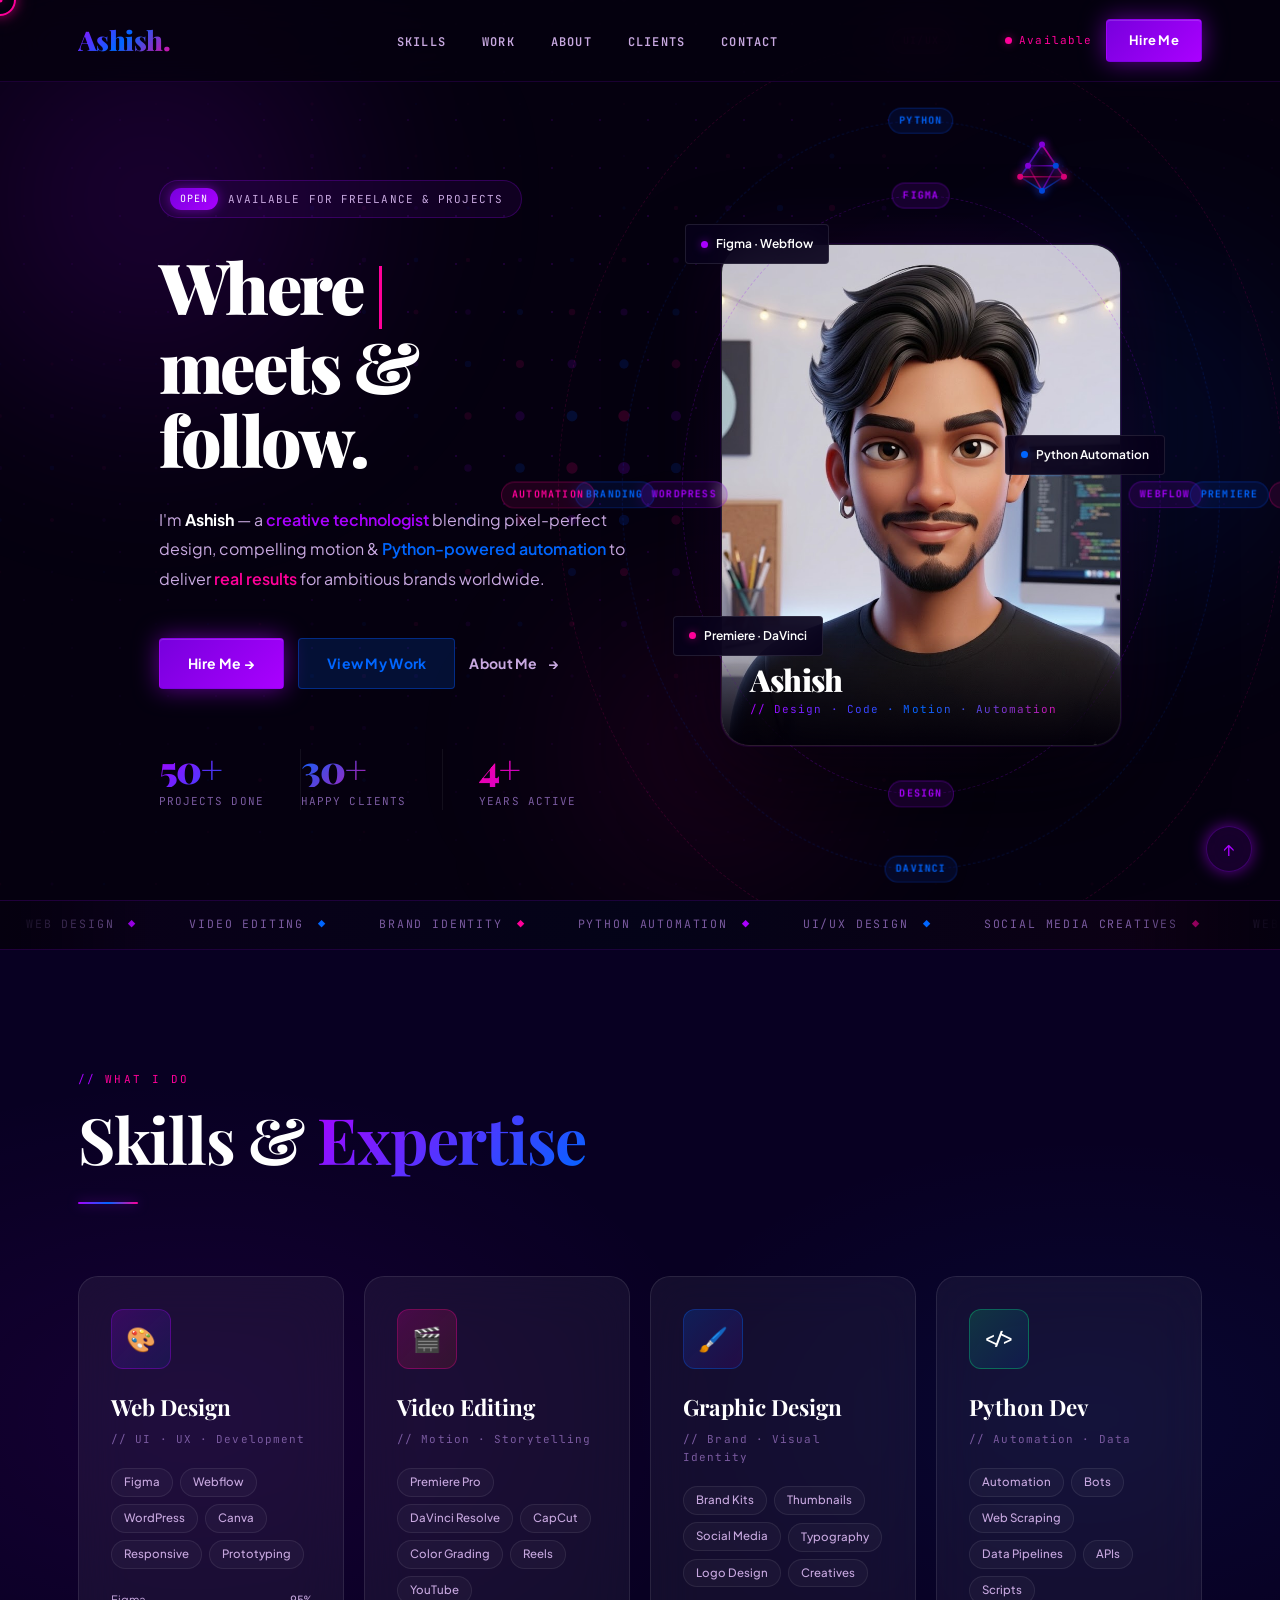
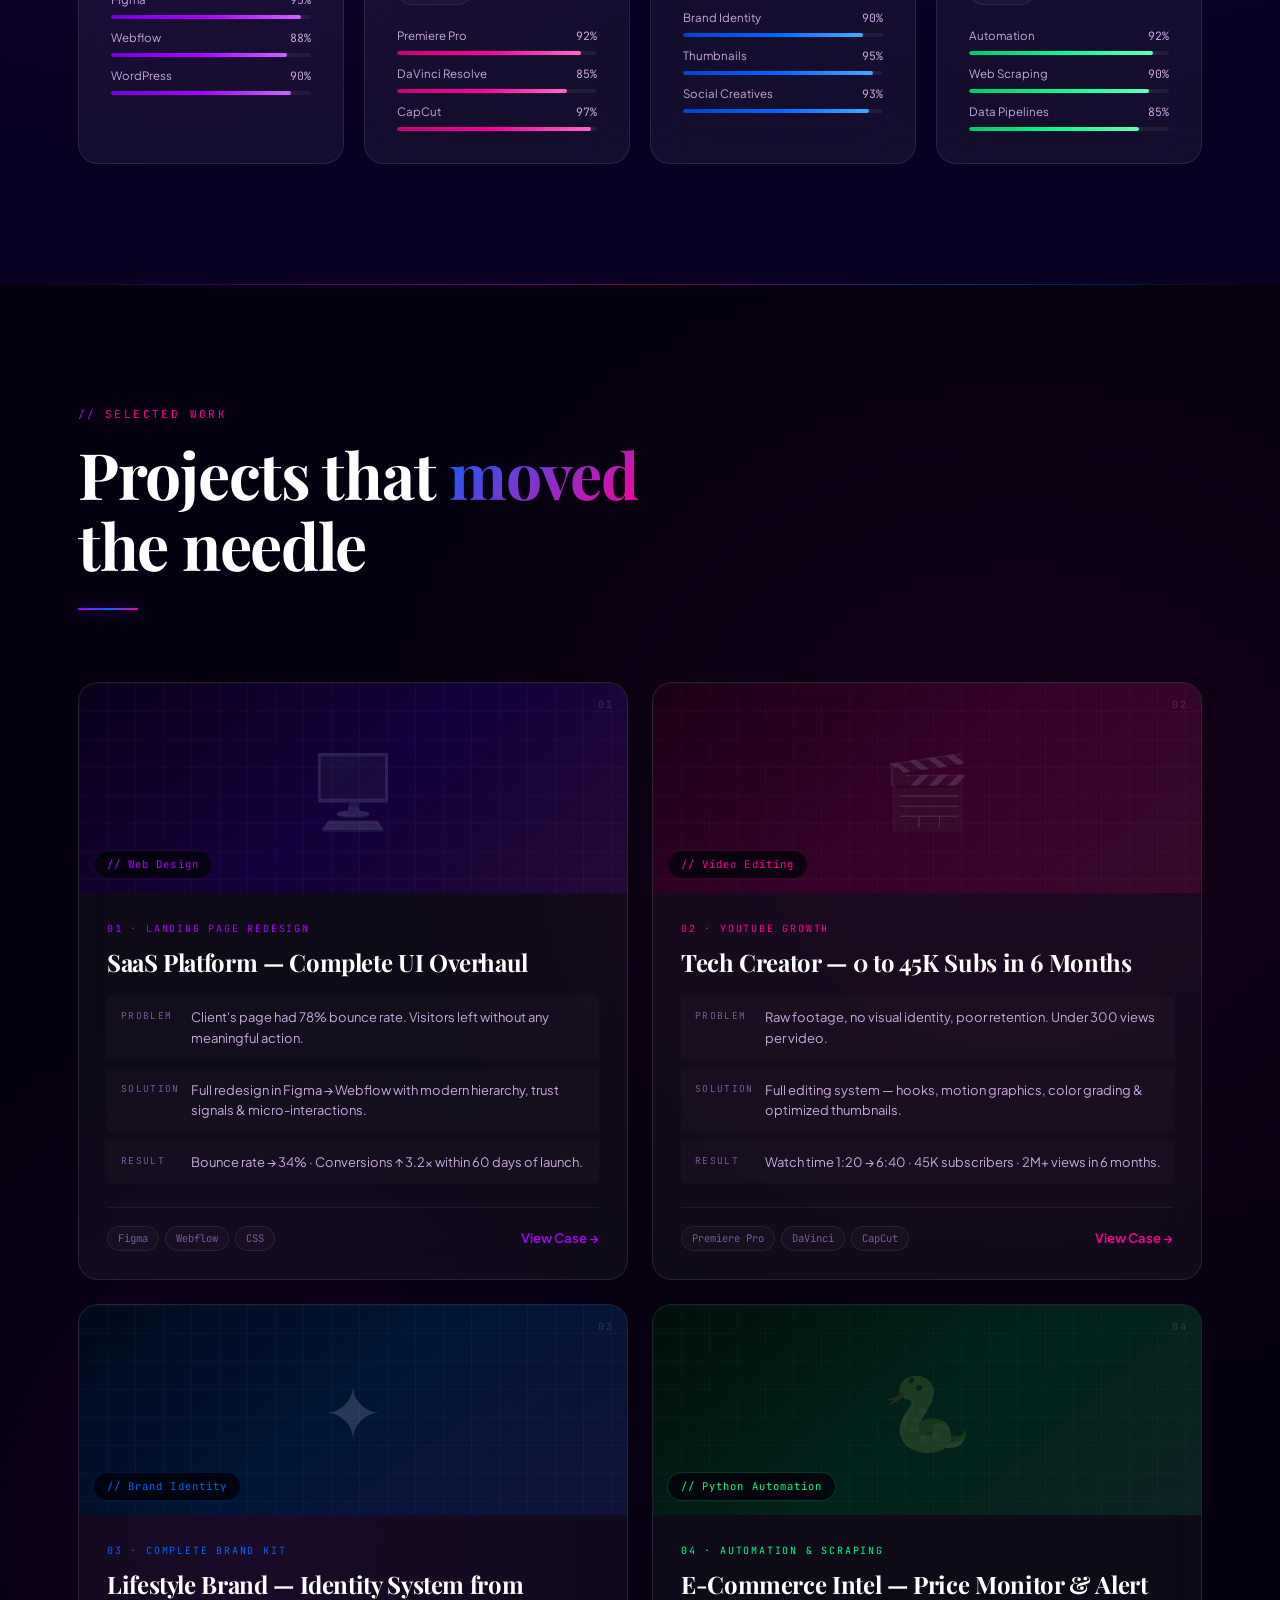
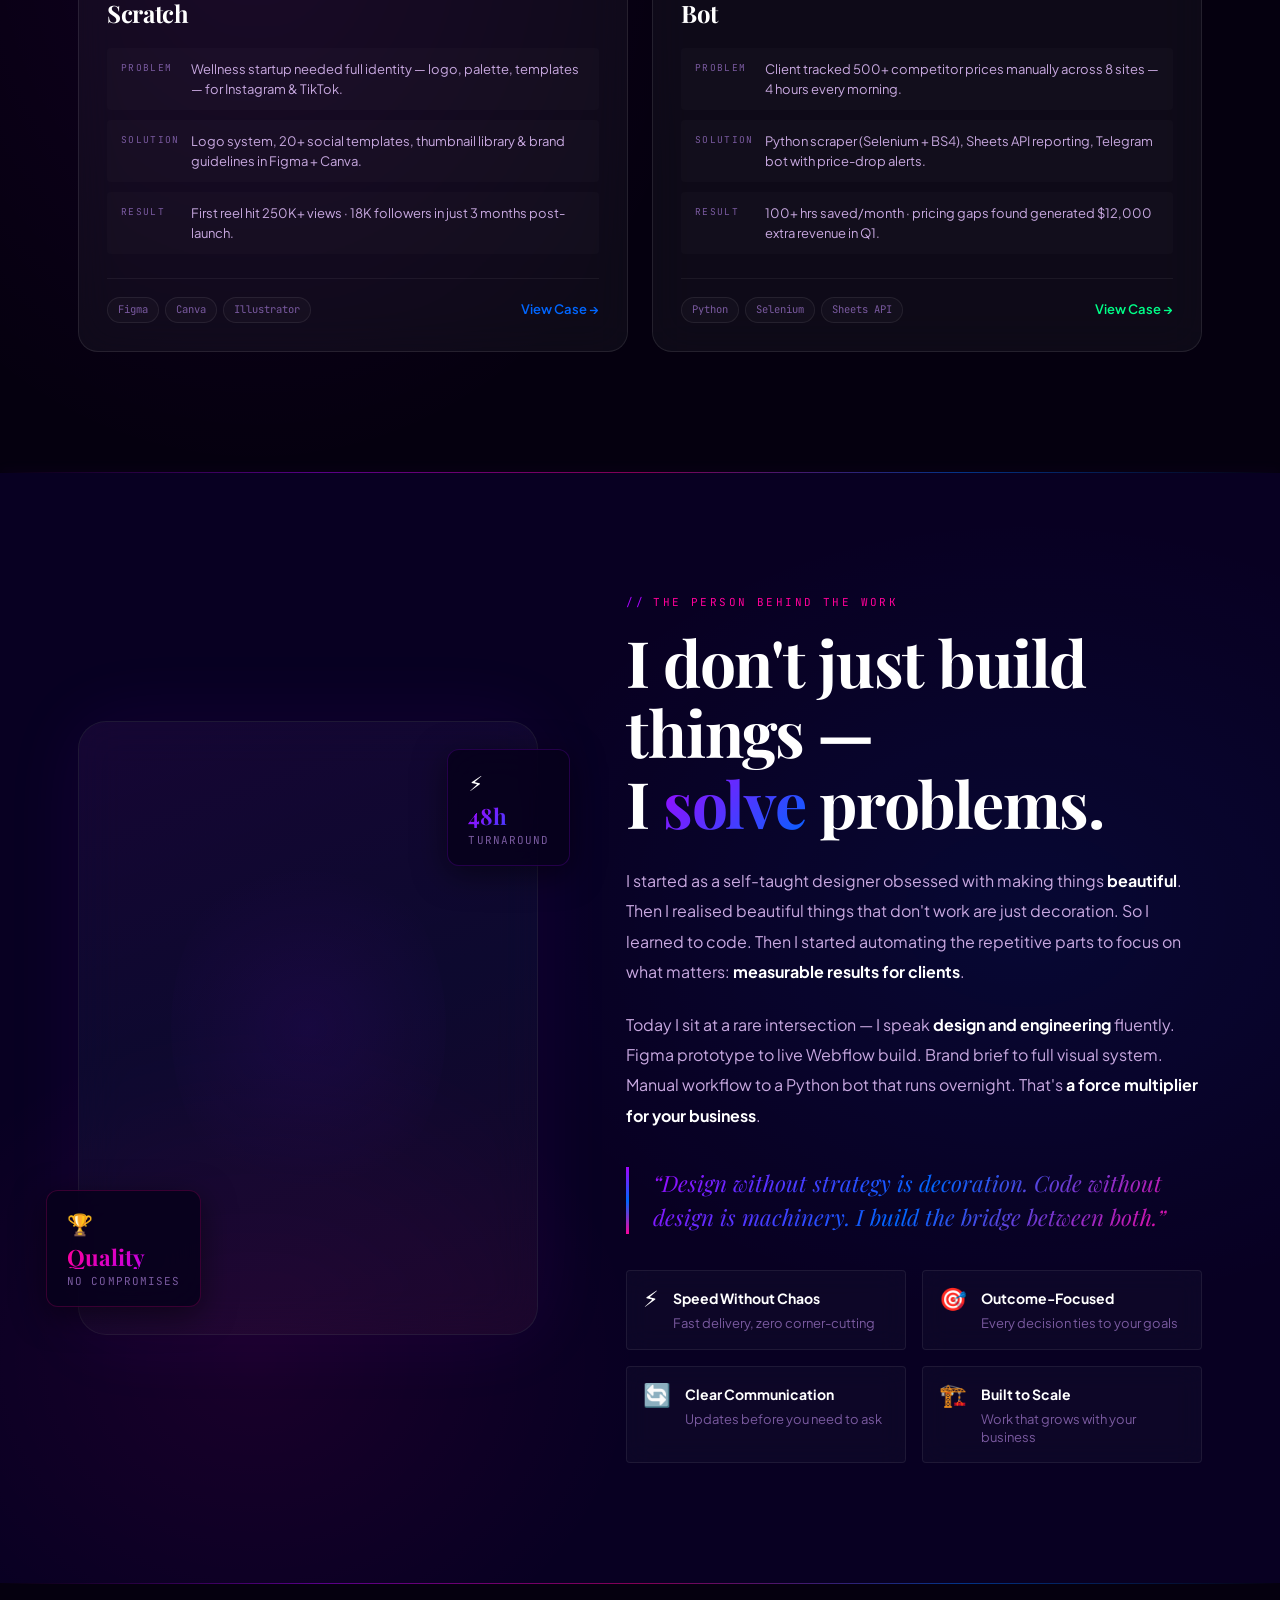
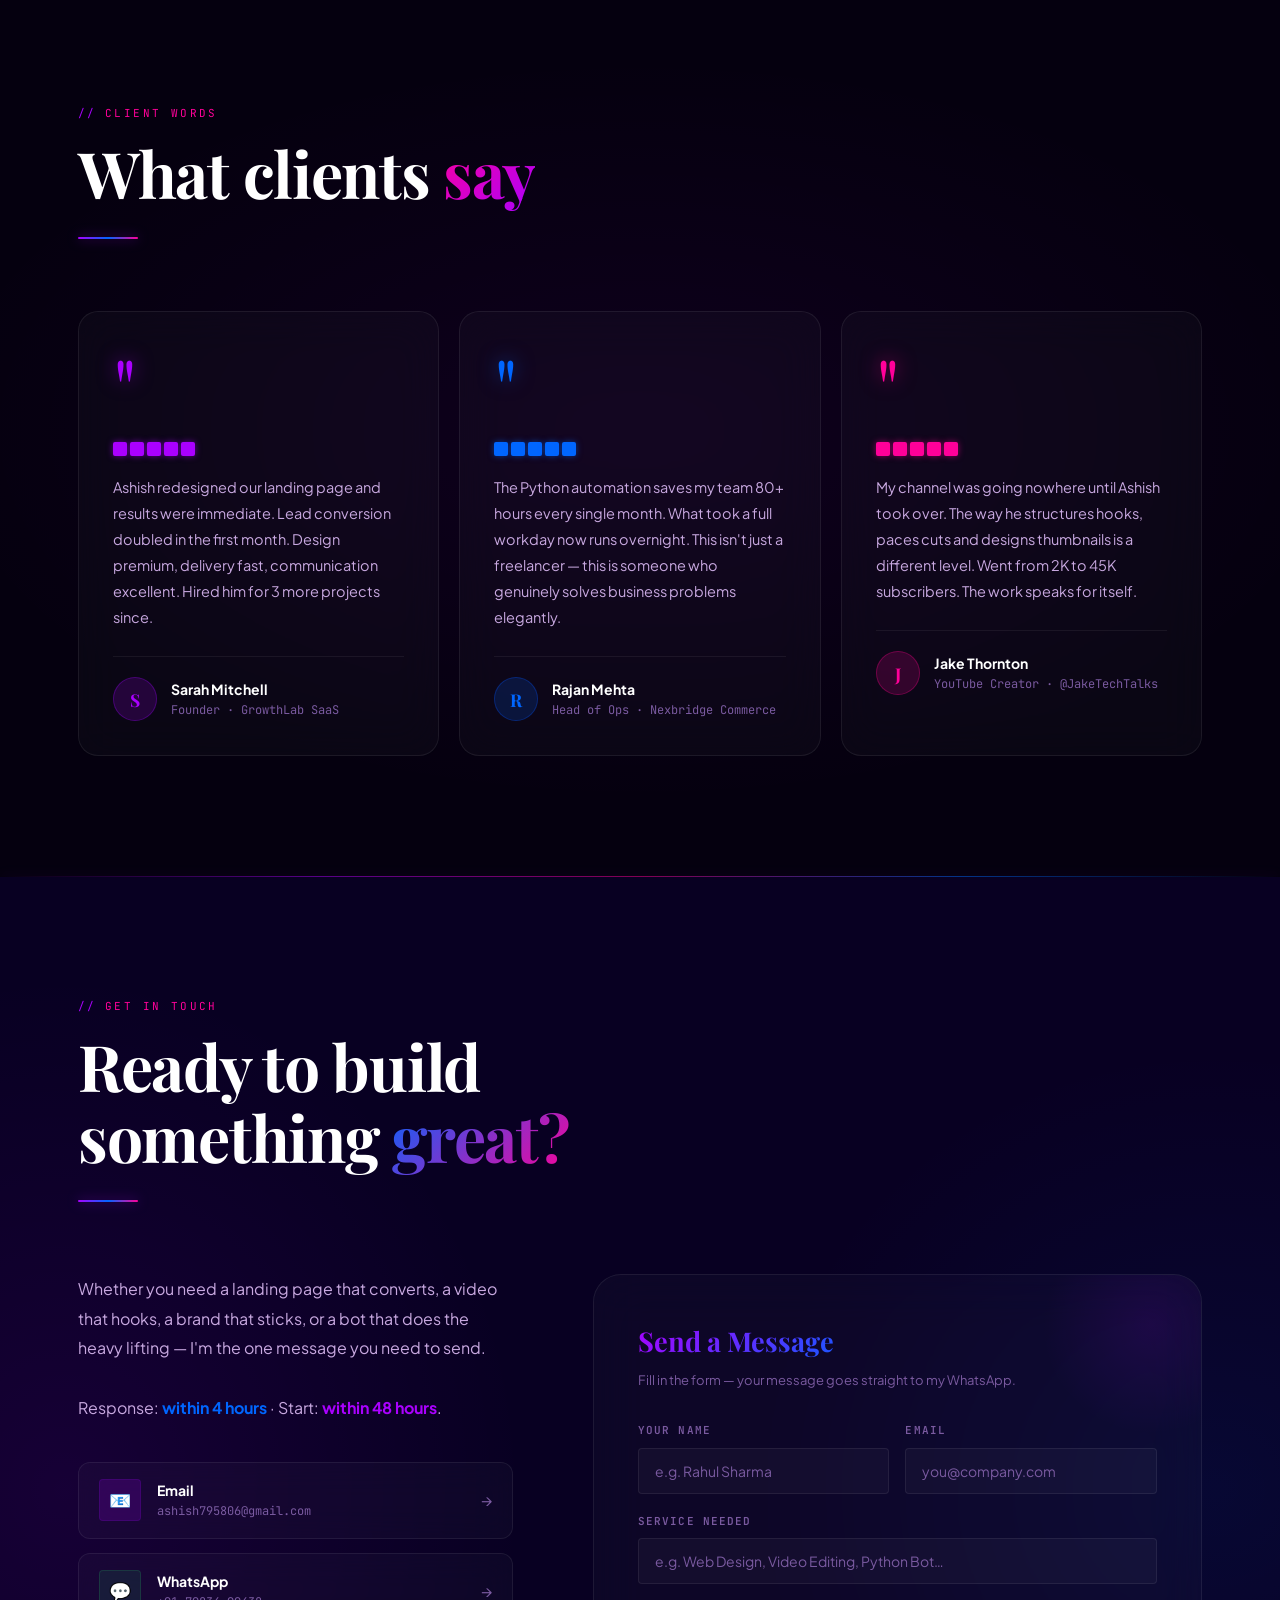
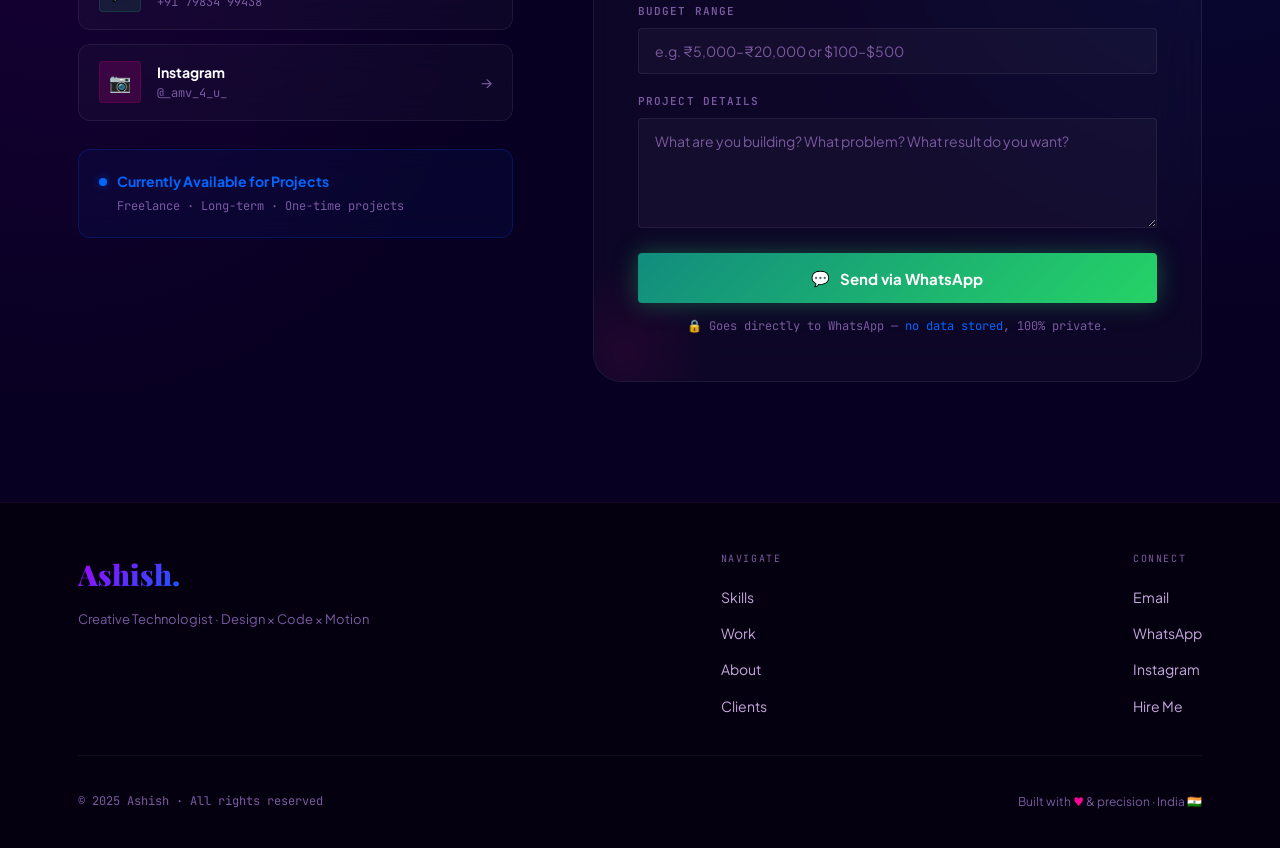
==== commit e4ef33e4: "Update index.html" ====
--- a/index.html
+++ b/index.html
@@ -1253,7 +1253,7 @@
           <div class="abcorb"></div>
           <div class="abc-video-wrapper">
             <video autoplay loop muted playsinline class="ab-video">
-              <source src="v1.mp4" type="video/mp4">
+              <source src="v-1.mp4" type="video/mp4">
               Your browser does not support the video tag.
             </video>
           </div>
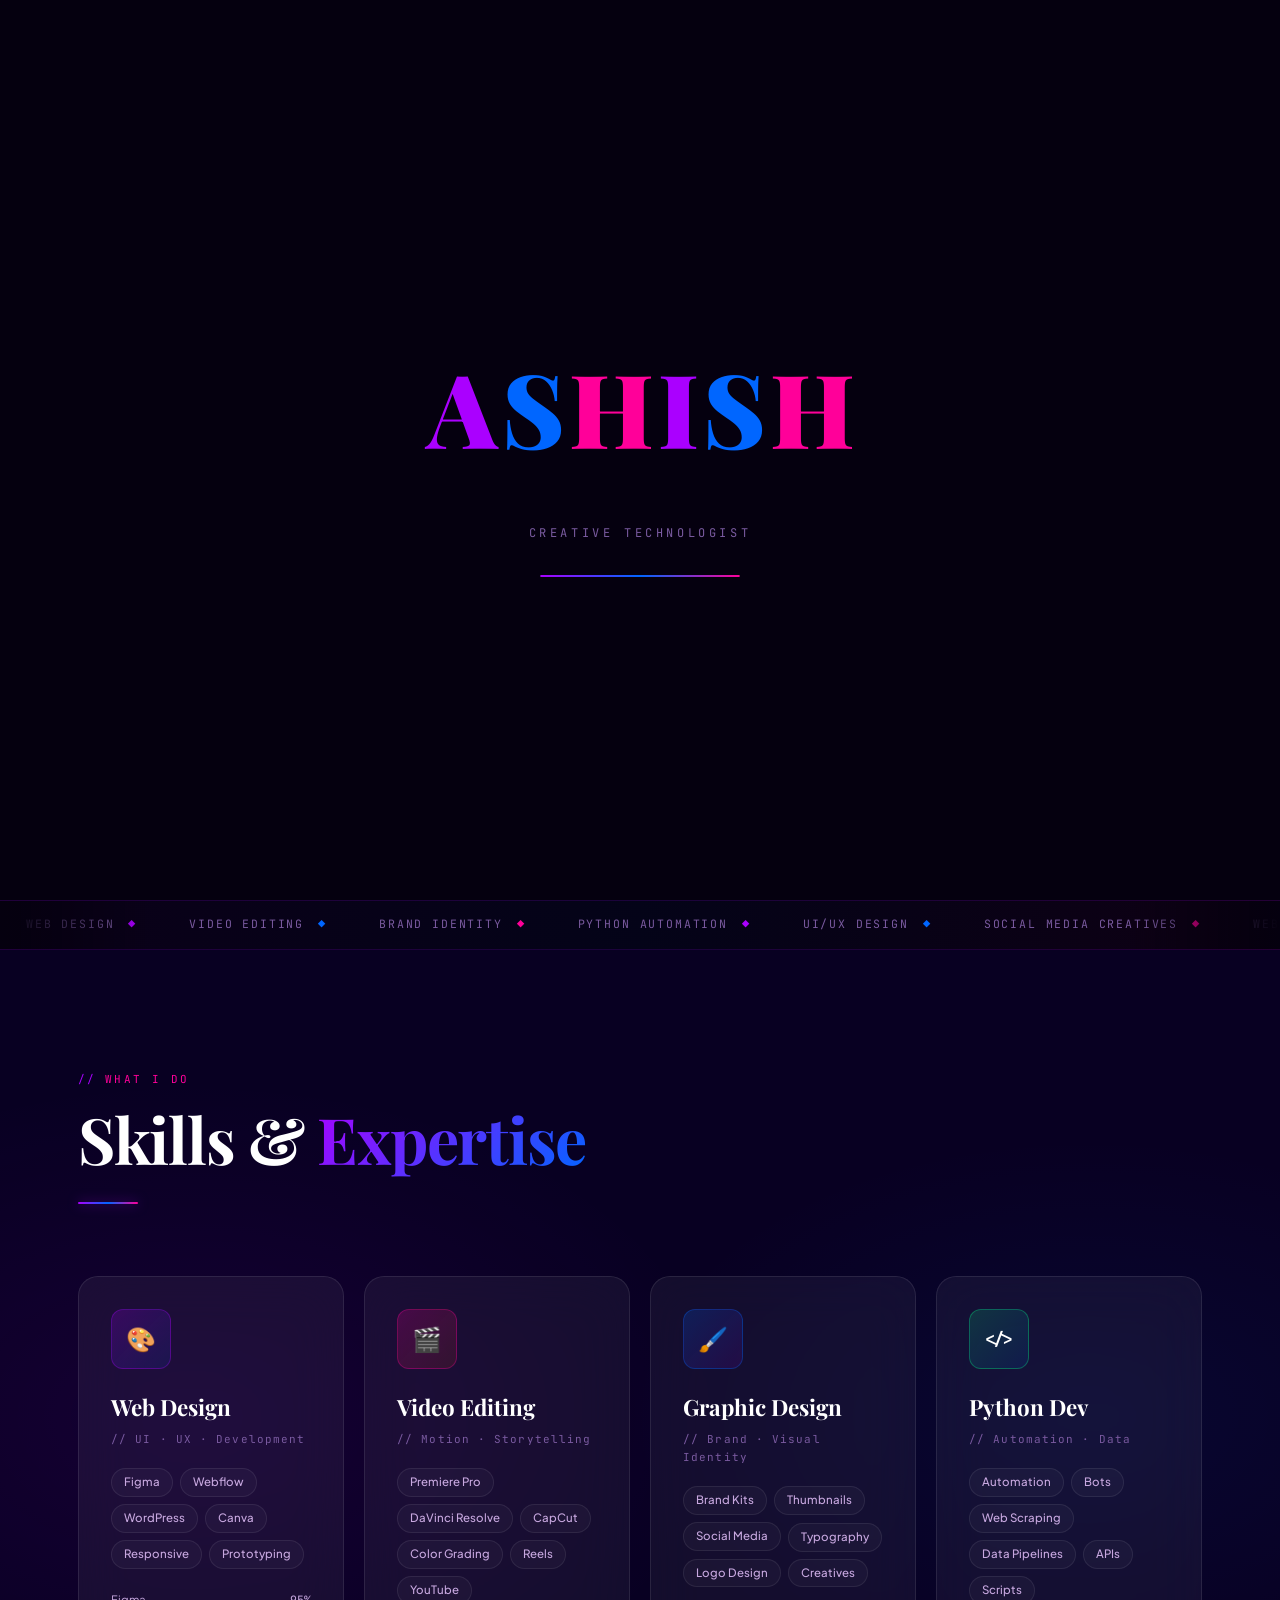
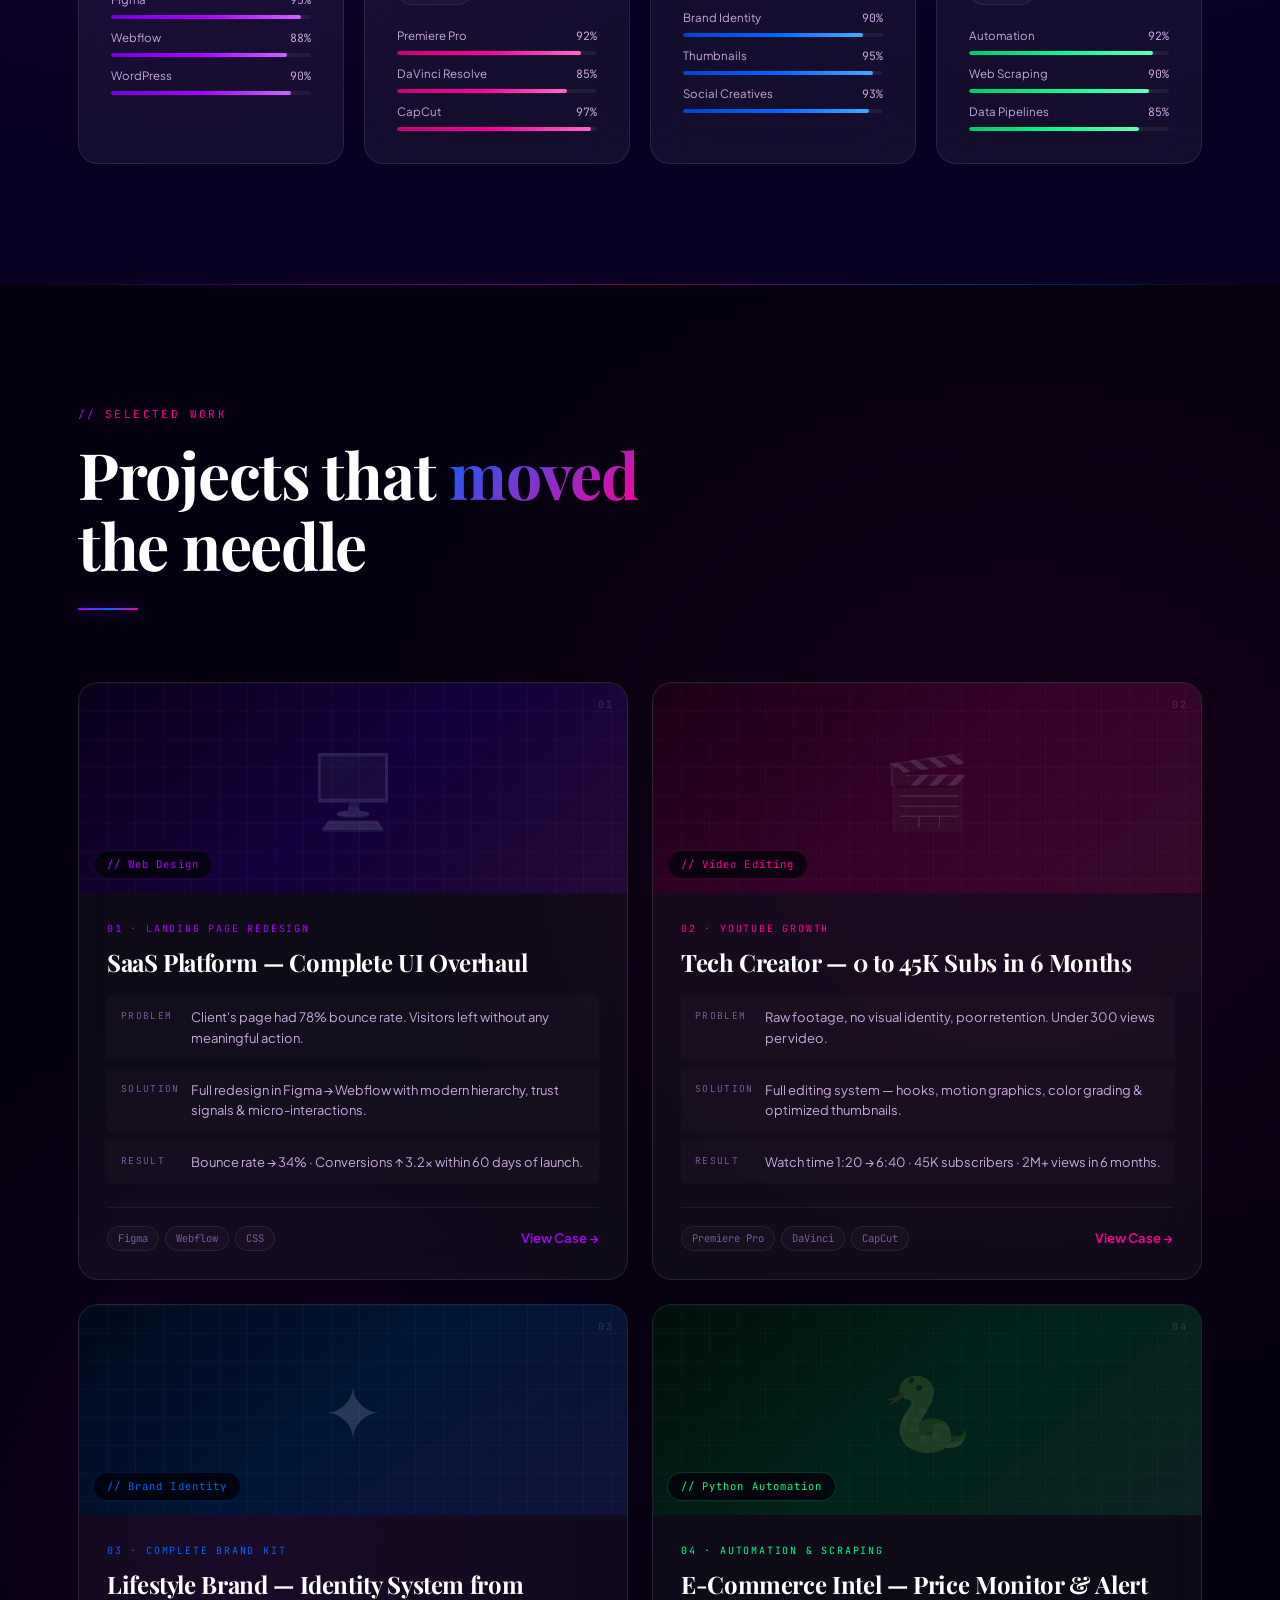
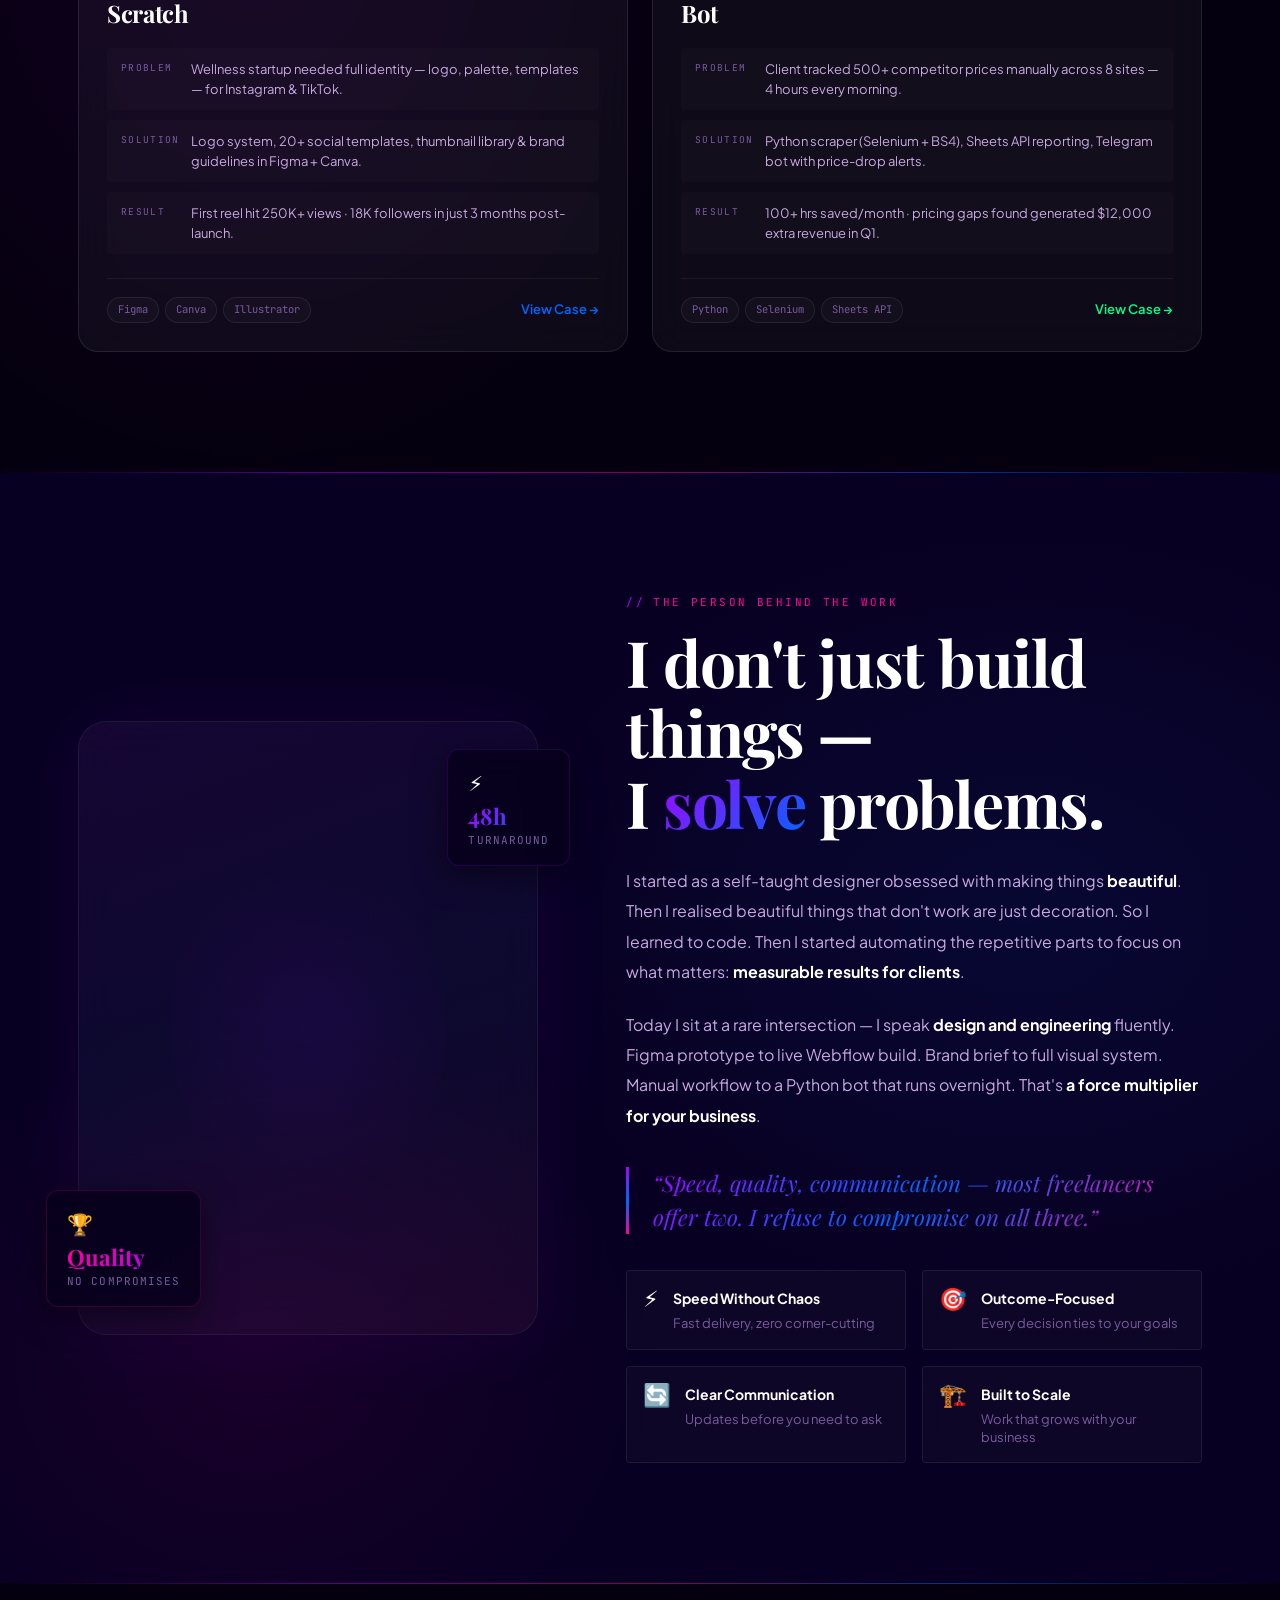
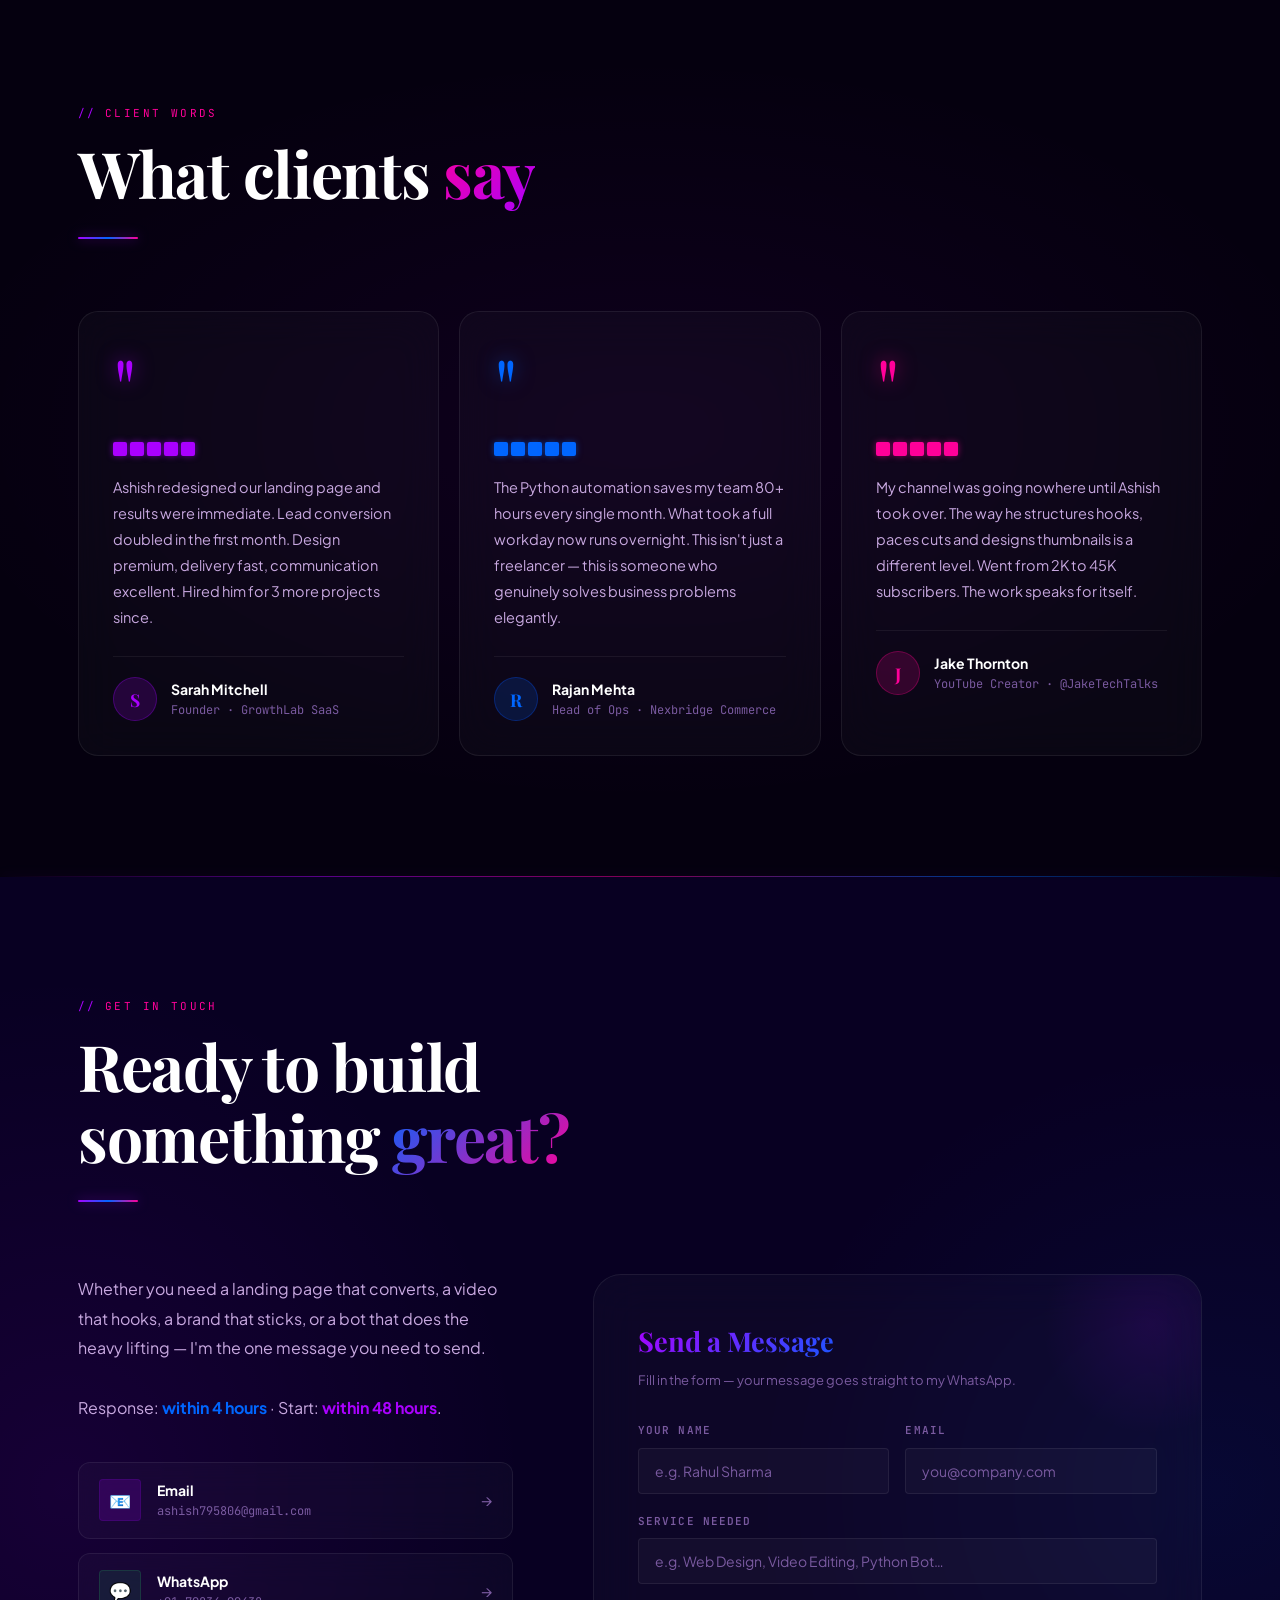
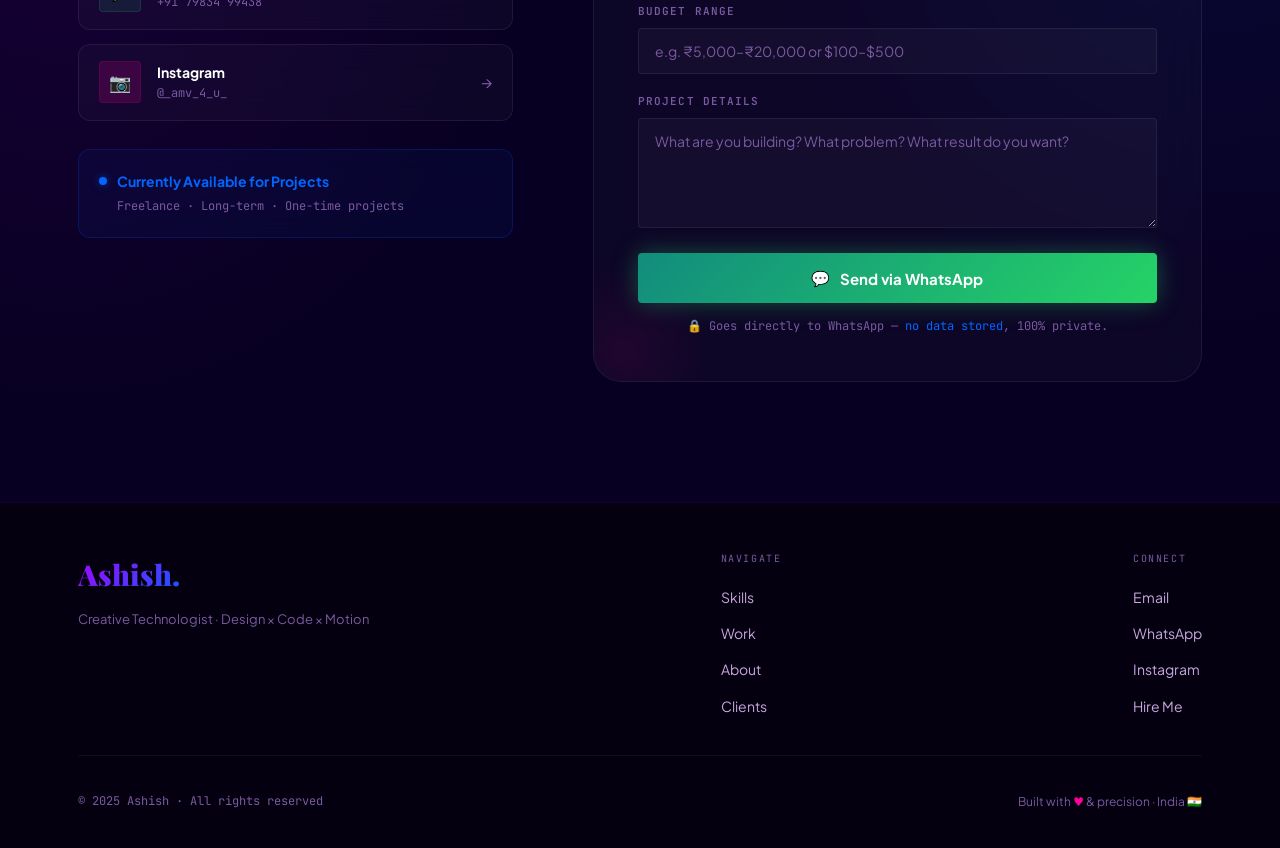
==== commit 85ad822d: "Rename freelancing/index.html to index.html" ====
--- a/index.html
+++ b/index.html
@@ -1,1669 +1,3888 @@
 <!DOCTYPE html>
 <html lang="en">
+
 <head>
-<meta charset="UTF-8"/>
-<meta name="viewport" content="width=device-width,initial-scale=1.0"/>
-<title>Ashish — Creative Technologist</title>
-<link rel="preconnect" href="https://fonts.googleapis.com"/>
-<link rel="preconnect" href="https://fonts.gstatic.com" crossorigin/>
-<link href="https://fonts.googleapis.com/css2?family=Clash+Display:wght@400;500;600;700&family=Playfair+Display:ital,wght@0,400;0,700;0,900;1,400&family=Plus+Jakarta+Sans:wght@300;400;500;600;700&family=JetBrains+Mono:wght@400;500;700&display=swap" rel="stylesheet"/>
-<style>
-:root{
-  --bg:       #05000F;
-  --bg1:      #080022;
-  --bg2:      #0C002A;
-  --card:     rgba(255,255,255,0.045);
-  --card-b:   rgba(255,255,255,0.1);
-
-  --purple:   #AA00FF;
-  --purple-b: #7700DD;
-  --purple-g: rgba(170,0,255,0.55);
-  --purple-d: rgba(170,0,255,0.16);
-
-  --blue:     #0066FF;
-  --blue-g:   rgba(0,102,255,0.5);
-  --blue-d:   rgba(0,102,255,0.16);
-
-  --pink:     #FF0099;
-  --pink-g:   rgba(255,0,153,0.5);
-  --pink-d:   rgba(255,0,153,0.16);
-
-  --text-0:   #FFFFFF;
-  --text-1:   #C8A8E0;
-  --text-2:   #7A5AA0;
-  --text-3:   #3A2A5A;
-
-  --fd: 'Playfair Display',Georgia,serif;
-  --fb: 'Plus Jakarta Sans',system-ui,sans-serif;
-  --fm: 'JetBrains Mono',monospace;
-
-  --rsm:4px; --rmd:12px; --rlg:20px; --rxl:28px; --r2xl:48px;
-  --ease:cubic-bezier(0.22,1,0.36,1);
-  --spring:cubic-bezier(0.34,1.56,0.64,1);
-}
-
-*,*::before,*::after{box-sizing:border-box;margin:0;padding:0;}
-html{scroll-behavior:smooth;}
-body{
-  font-family:var(--fb);
-  background:var(--bg);
-  color:var(--text-0);
-  font-size:16px;
-  line-height:1.65;
-  overflow-x:hidden;
-  cursor:none;
-}
-img{display:block;width:100%;object-fit:cover;}
-a{text-decoration:none;color:inherit;}
-::selection{background:var(--pink);color:#fff;}
-
-/* ── LOADER ─────────────────────────────────────────────── */
-#loader{
-  position:fixed;inset:0;z-index:10000;
-  background:var(--bg);
-  display:flex;align-items:center;justify-content:center;
-  flex-direction:column;gap:32px;
-}
-#loader.hide{animation:loaderHide 0.8s var(--ease) forwards;}
-@keyframes loaderHide{
-  to{opacity:0;transform:scale(1.05);pointer-events:none;visibility:hidden;}
-}
-.ld-letters{display:flex;gap:6px;}
-.ld-letters span{
-  font-family:var(--fd);
-  font-size:clamp(3rem,8vw,7rem);
-  font-weight:900;
-  letter-spacing:-0.02em;
-  display:inline-block;
-  opacity:0;
-  transform:translateY(80px);
-  animation:ldLetterUp 0.6s var(--spring) forwards;
-}
-.ld-letters span:nth-child(1){animation-delay:0.1s;color:var(--purple);}
-.ld-letters span:nth-child(2){animation-delay:0.2s;color:var(--blue);}
-.ld-letters span:nth-child(3){animation-delay:0.3s;color:var(--pink);}
-.ld-letters span:nth-child(4){animation-delay:0.4s;color:var(--purple);}
-.ld-letters span:nth-child(5){animation-delay:0.5s;color:var(--blue);}
-.ld-letters span:nth-child(6){animation-delay:0.6s;color:var(--pink);}
-@keyframes ldLetterUp{
-  from{opacity:0;transform:translateY(80px);}
-  to{opacity:1;transform:translateY(0);}
-}
-.ld-sub{
-  font-family:var(--fm);
-  font-size:12px;
-  letter-spacing:0.3em;
-  text-transform:uppercase;
-  color:var(--text-2);
-  opacity:0;
-  animation:fadeIn 0.5s 0.8s ease forwards;
-}
-.ld-bar{
-  width:200px;height:2px;
-  background:rgba(255,255,255,0.06);
-  border-radius:100px;
-  overflow:hidden;
-  opacity:0;
-  animation:fadeIn 0.5s 0.9s ease forwards;
-}
-.ld-progress{
-  height:100%;
-  width:0%;
-  border-radius:100px;
-  background:linear-gradient(90deg,var(--purple),var(--blue),var(--pink));
-  animation:ldProgress 1.8s 1s var(--ease) forwards;
-}
-@keyframes ldProgress{from{width:0%;}to{width:100%;}}
-
-/* ── CANVAS BACKGROUND ───────────────────────────────────── */
-#noise-canvas{
-  position:fixed;inset:0;z-index:0;
-  pointer-events:none;
-  opacity:0.7;
-}
-
-/* ── CUSTOM CURSOR ────────────────────────────────────────── */
-#cursor-ring{
-  position:fixed;
-  width:32px;height:32px;
-  border:2px solid var(--pink);
-  border-radius:50%;
-  pointer-events:none;
-  z-index:9999;
-  transform:translate(-50%,-50%);
-  transition:width 0.3s,height 0.3s,border-color 0.3s,opacity 0.3s;
-  box-shadow:0 0 12px var(--pink-g),0 0 24px rgba(255,0,136,0.2);
-  mix-blend-mode:normal;
-}
-#cursor-dot{
-  position:fixed;
-  width:5px;height:5px;
-  background:var(--pink);
-  border-radius:50%;
-  pointer-events:none;
-  z-index:9999;
-  transform:translate(-50%,-50%);
-  box-shadow:0 0 8px var(--pink-g);
-}
-.cursor-hover #cursor-ring{
-  width:52px;height:52px;
-  border-color:var(--purple);
-  box-shadow:0 0 16px var(--purple-g);
-}
-.trail-dot{
-  position:fixed;
-  width:5px;height:5px;
-  border-radius:50%;
-  pointer-events:none;
-  z-index:9997;
-  transform:translate(-50%,-50%);
-  animation:trailFade 0.7s ease forwards;
-}
-@keyframes trailFade{
-  0%{opacity:0.9;transform:translate(-50%,-50%) scale(1);}
-  100%{opacity:0;transform:translate(-50%,-50%) scale(0.1);}
-}
-
-/* ── NAV ──────────────────────────────────────────────────── */
-nav{
-  position:fixed;top:0;left:0;right:0;z-index:200;
-  padding:18px 0;
-  background:rgba(5,0,15,0.82);
-  backdrop-filter:blur(28px);
-  -webkit-backdrop-filter:blur(28px);
-  border-bottom:1px solid rgba(155,0,255,0.15);
-  animation:navIn 0.8s var(--ease) both;
-  animation-delay:2.8s;
-}
-@keyframes navIn{from{opacity:0;transform:translateY(-100%);}to{opacity:1;transform:translateY(0);}}
-.ni{display:flex;align-items:center;justify-content:space-between;}
-.nl{
-  font-family:var(--fd);font-size:1.7rem;font-weight:900;letter-spacing:-0.02em;
-  background:linear-gradient(135deg,var(--purple),var(--blue),var(--pink));
-  -webkit-background-clip:text;-webkit-text-fill-color:transparent;background-clip:text;
-}
-.nlinks{display:flex;gap:36px;list-style:none;}
-.nlinks a{
-  font-size:12px;font-weight:600;color:var(--text-1);
-  letter-spacing:0.1em;text-transform:uppercase;font-family:var(--fm);
-  position:relative;padding-bottom:3px;transition:color 0.3s;
-}
-.nlinks a::after{
-  content:'';position:absolute;bottom:0;left:0;width:0;height:1px;
-  background:linear-gradient(90deg,var(--purple),var(--pink));
-  transition:width 0.4s var(--ease);
-}
-.nlinks a:hover{color:var(--text-0);}
-.nlinks a:hover::after{width:100%;}
-.nr{display:flex;align-items:center;gap:14px;}
-.ns{display:flex;align-items:center;gap:7px;font-family:var(--fm);font-size:11px;color:var(--pink);letter-spacing:0.1em;}
-.sd{width:7px;height:7px;border-radius:50%;background:var(--pink);animation:sp 2s ease-in-out infinite;box-shadow:0 0 8px var(--pink-g);}
-@keyframes sp{0%,100%{opacity:1;transform:scale(1);}50%{opacity:0.5;transform:scale(0.7);}}
-
-/* ── BUTTONS ──────────────────────────────────────────────── */
-.btn{
-  display:inline-flex;align-items:center;gap:10px;
-  padding:13px 28px;border-radius:var(--rsm);
-  font-family:var(--fb);font-size:14px;font-weight:700;
-  letter-spacing:0.02em;cursor:none;
-  transition:all 0.35s var(--ease);border:1px solid transparent;
-  text-decoration:none;white-space:nowrap;
-}
-.bp{
-  background:linear-gradient(135deg,var(--purple-b),var(--purple));color:#fff;
-  box-shadow:0 0 24px var(--purple-g),inset 0 1px 0 rgba(255,255,255,0.15);
-}
-.bp:hover{transform:translateY(-3px);box-shadow:0 0 48px var(--purple-g),0 12px 40px rgba(101,0,204,0.5);}
-.bb{border-color:rgba(0,85,255,0.4);color:var(--blue);background:var(--blue-d);}
-.bb:hover{border-color:var(--blue);background:rgba(0,85,255,0.2);transform:translateY(-3px);box-shadow:0 0 28px var(--blue-g);}
-.bg{color:var(--text-1);padding:13px 0;border:none;background:none;}
-.bg .arr{display:inline-block;transition:transform 0.3s var(--ease);}
-.bg:hover{color:var(--pink);}
-.bg:hover .arr{transform:translateX(8px);}
-
-/* ── LAYOUT ───────────────────────────────────────────────── */
-.container{max-width:1180px;margin:0 auto;padding:0 28px;position:relative;z-index:1;}
-.section{padding:120px 0;}
-.sh{margin-bottom:72px;}
-.sep{height:1px;background:linear-gradient(90deg,transparent,rgba(170,0,255,0.5),rgba(255,0,153,0.5),rgba(0,102,255,0.5),transparent);box-shadow:0 0 12px rgba(170,0,255,0.25);}
-
-/* ── TYPOGRAPHY ───────────────────────────────────────────── */
-.ml{
-  font-family:var(--fm);font-size:11px;letter-spacing:0.22em;text-transform:uppercase;
-  color:var(--pink);display:flex;align-items:center;gap:8px;
-}
-.ml::before{content:'//';color:var(--purple);}
-.st{font-family:var(--fd);font-weight:700;font-size:clamp(2.5rem,5.5vw,4rem);line-height:1.1;letter-spacing:-0.02em;color:#fff;}
-.tl{display:block;height:2px;width:60px;margin-top:28px;border-radius:2px;background:linear-gradient(90deg,var(--purple),var(--blue),var(--pink));box-shadow:0 0 12px var(--purple-g);}
-
-.gp{background:linear-gradient(135deg,var(--purple),var(--blue));-webkit-background-clip:text;-webkit-text-fill-color:transparent;background-clip:text;}
-.gb{background:linear-gradient(135deg,var(--blue),var(--pink));-webkit-background-clip:text;-webkit-text-fill-color:transparent;background-clip:text;}
-.gpk{background:linear-gradient(135deg,var(--pink),var(--purple));-webkit-background-clip:text;-webkit-text-fill-color:transparent;background-clip:text;}
-
-/* ── HERO ─────────────────────────────────────────────────── */
-#hero{
-  min-height:100vh;display:flex;align-items:center;
-  padding-top:90px;position:relative;overflow:hidden;
-}
-
-/* Morphing blob */
-.blob{
-  position:absolute;
-  border-radius:60% 40% 30% 70% / 60% 30% 70% 40%;
-  filter:blur(80px);
-  animation:blobMorph 8s ease-in-out infinite;
-  pointer-events:none;
-}
-.blob-1{
-  width:600px;height:600px;
-  top:-100px;left:-150px;
-  background:radial-gradient(circle,rgba(155,0,255,0.18) 0%,transparent 70%);
-  animation-delay:0s;
-}
-.blob-2{
-  width:500px;height:500px;
-  top:20%;right:-100px;
-  background:radial-gradient(circle,rgba(0,85,255,0.15) 0%,transparent 70%);
-  animation-delay:-3s;animation-duration:10s;
-}
-.blob-3{
-  width:400px;height:400px;
-  bottom:-50px;left:40%;
-  background:radial-gradient(circle,rgba(255,0,136,0.12) 0%,transparent 70%);
-  animation-delay:-6s;animation-duration:12s;
-}
-@keyframes blobMorph{
-  0%,100%{border-radius:60% 40% 30% 70% / 60% 30% 70% 40%;}
-  25%{border-radius:30% 60% 70% 40% / 50% 60% 30% 60%;}
-  50%{border-radius:50% 50% 50% 50% / 40% 60% 40% 60%;}
-  75%{border-radius:40% 60% 60% 40% / 70% 30% 70% 30%;}
-}
-
-/* 3D Crystal canvas */
-#crystal-canvas{
-  position:absolute;top:60px;right:10%;
-  width:220px;height:220px;
-  pointer-events:none;z-index:2;
-  opacity:0.85;
-}
-
-.hdots{
-  position:absolute;inset:0;
-  background-image:radial-gradient(rgba(155,0,255,0.15) 1px,transparent 1px);
-  background-size:48px 48px;pointer-events:none;
-  mask-image:radial-gradient(ellipse 80% 80% at 50% 40%,black 20%,transparent 80%);
-}
-
-.hi{display:grid;grid-template-columns:1.1fr 0.9fr;gap:72px;align-items:center;position:relative;z-index:1;}
-
-/* Hero left */
-.heb{
-  display:inline-flex;align-items:center;gap:10px;
-  background:rgba(155,0,255,0.08);
-  border:1px solid rgba(155,0,255,0.25);
-  border-radius:var(--r2xl);
-  padding:7px 18px 7px 10px;margin-bottom:32px;
-  opacity:0;transform:translateY(30px);
-  animation:fu 0.8s 2.9s var(--ease) forwards;
-}
-.ebb{
-  background:linear-gradient(135deg,var(--purple-b),var(--purple));
-  border-radius:100px;padding:3px 10px;
-  font-family:var(--fm);font-size:10px;color:#fff;
-  letter-spacing:0.1em;text-transform:uppercase;
-  box-shadow:0 0 12px var(--purple-g);
-}
-.ebt{font-family:var(--fm);font-size:11px;letter-spacing:0.1em;color:var(--text-1);text-transform:uppercase;}
-
-.hh{
-  font-family:var(--fd);
-  font-size:clamp(2.8rem,5.5vw,5.5rem);
-  font-weight:900;line-height:1.05;
-  letter-spacing:-0.03em;margin-bottom:28px;
-  opacity:0;transform:translateY(30px);
-  animation:fu 0.8s 3.0s var(--ease) forwards;
-}
-.type-cursor{
-  display:inline-block;
-  width:3px;height:0.9em;
-  background:var(--pink);
-  margin-left:2px;
-  vertical-align:middle;
-  animation:blink 0.8s step-end infinite;
-}
-@keyframes blink{0%,100%{opacity:1;}50%{opacity:0;}}
-
-.hb{
-  font-size:16px;color:var(--text-1);line-height:1.85;max-width:490px;margin-bottom:44px;
-  opacity:0;transform:translateY(30px);animation:fu 0.8s 3.2s var(--ease) forwards;
-}
-.hb strong{color:var(--text-0);}
-.hl-p{color:var(--purple);font-weight:600;}
-.hl-b{color:var(--blue);font-weight:600;}
-.hl-pk{color:var(--pink);font-weight:600;}
-
-.ha{display:flex;flex-wrap:wrap;gap:14px;margin-bottom:60px;opacity:0;transform:translateY(30px);animation:fu 0.8s 3.35s var(--ease) forwards;}
-.hst{display:flex;gap:0;opacity:0;transform:translateY(30px);animation:fu 0.8s 3.5s var(--ease) forwards;}
-.si{padding:0 36px 0 0;border-right:1px solid rgba(255,255,255,0.06);}
-.si:last-child{border-right:none;padding-left:36px;}.si:first-child{padding-left:0;}
-.sn{font-family:var(--fd);font-size:2.4rem;font-weight:900;line-height:1;letter-spacing:-0.03em;}
-.sl{font-size:11px;font-family:var(--fm);color:var(--text-2);letter-spacing:0.1em;text-transform:uppercase;margin-top:5px;}
-
-/* Hero visual */
-.hv{position:relative;opacity:0;animation:fadeIn 1.2s 3.1s var(--ease) forwards;}
-.chalo{position:absolute;inset:-60px;background:radial-gradient(ellipse at 50% 50%,rgba(155,0,255,0.18) 0%,transparent 65%);pointer-events:none;z-index:-1;animation:haloBreath 4s ease-in-out infinite alternate;}
-@keyframes haloBreath{from{opacity:0.6;}to{opacity:1;}}
-
-.hpc{
-  background:rgba(255,255,255,0.03);
-  backdrop-filter:blur(20px);
-  -webkit-backdrop-filter:blur(20px);
-  border:1px solid rgba(255,255,255,0.08);
-  border-radius:var(--rxl);
-  aspect-ratio:4/5;overflow:visible;position:relative;
-  box-shadow:0 0 0 1px rgba(155,0,255,0.1),0 40px 100px rgba(0,0,0,0.7),0 0 80px rgba(155,0,255,0.1);
-  animation:cardGlow 5s ease-in-out infinite alternate;
-}
-@keyframes cardGlow{
-  from{box-shadow:0 0 40px rgba(155,0,255,0.1),0 40px 100px rgba(0,0,0,0.7);}
-  to  {box-shadow:0 0 80px rgba(255,0,136,0.15),0 40px 100px rgba(0,0,0,0.7);}
-}
-
-.av-img{
-  position:absolute;inset:0;width:100%;height:100%;
-  object-fit:cover;object-position:center top;
-  border-radius:var(--rxl);z-index:1;
-  animation:avFloat 6s ease-in-out infinite;
-}
-@keyframes avFloat{
-  0%,100%{transform:translateY(0) scale(1);filter:drop-shadow(0 0 20px rgba(155,0,255,0.5));}
-  33%{transform:translateY(-14px) scale(1.015);filter:drop-shadow(0 0 30px rgba(0,85,255,0.5));}
-  66%{transform:translateY(-8px) scale(1.01);filter:drop-shadow(0 0 25px rgba(255,0,136,0.5));}
-}
-
-/* Orbit rings */
-.or{position:absolute;border-radius:50%;border:1px dashed;top:50%;left:50%;}
-.or1{width:120%;height:120%;transform:translate(-50%,-50%);border-color:rgba(155,0,255,0.22);animation:os 14s linear infinite;z-index:2;}
-.or2{width:150%;height:150%;transform:translate(-50%,-50%);border-color:rgba(0,85,255,0.18);animation:os 20s linear infinite reverse;z-index:2;}
-.or3{width:182%;height:182%;transform:translate(-50%,-50%);border-color:rgba(255,0,136,0.14);animation:os 28s linear infinite;z-index:2;}
-@keyframes os{from{transform:translate(-50%,-50%) rotate(0deg);}to{transform:translate(-50%,-50%) rotate(360deg);}}
-
-.ow{
-  position:absolute;font-family:var(--fm);font-size:10px;font-weight:700;
-  letter-spacing:0.12em;text-transform:uppercase;white-space:nowrap;
-  padding:4px 10px;border-radius:100px;border:1px solid;
-  backdrop-filter:blur(8px);
-}
-.or1 .ow{color:var(--purple);background:rgba(155,0,255,0.12);border-color:rgba(155,0,255,0.3);animation:cs1 14s linear infinite;}
-.or2 .ow{color:var(--blue);background:rgba(0,85,255,0.1);border-color:rgba(0,85,255,0.28);animation:cs2 20s linear infinite reverse;}
-.or3 .ow{color:var(--pink);background:rgba(255,0,136,0.1);border-color:rgba(255,0,136,0.28);animation:cs3 28s linear infinite;}
-@keyframes cs1{from{transform:rotate(0deg);}to{transform:rotate(-360deg);}}
-@keyframes cs2{from{transform:rotate(0deg);}to{transform:rotate(360deg);}}
-@keyframes cs3{from{transform:rotate(0deg);}to{transform:rotate(-360deg);}}
-.w1{top:-14px;left:50%;transform:translateX(-50%);}
-.w2{top:50%;right:-42px;transform:translateY(-50%);}
-.w3{bottom:-14px;left:50%;transform:translateX(-50%);}
-.w4{top:50%;left:-42px;transform:translateY(-50%);}
-.w5{top:-14px;left:50%;transform:translateX(-50%);}
-.w6{top:50%;right:-50px;transform:translateY(-50%);}
-.w7{bottom:-14px;left:50%;transform:translateX(-50%);}
-.w8{top:50%;left:-48px;transform:translateY(-50%);}
-.w9{top:-14px;left:50%;transform:translateX(-50%);}
-.w10{top:50%;right:-44px;transform:translateY(-50%);}
-.w11{bottom:-14px;left:50%;transform:translateX(-50%);}
-.w12{top:50%;left:-58px;transform:translateY(-50%);}
-
-.po{position:absolute;bottom:0;left:0;right:0;padding:30px 28px 26px;background:linear-gradient(to top,rgba(3,0,10,0.97) 0%,transparent 100%);z-index:3;border-radius:0 0 var(--rxl) var(--rxl);}
-.on{font-family:var(--fd);font-size:1.9rem;font-weight:900;letter-spacing:-0.02em;line-height:1;}
-.or-txt{font-family:var(--fm);font-size:11px;letter-spacing:0.1em;margin-top:5px;background:linear-gradient(90deg,var(--purple),var(--blue),var(--pink));-webkit-background-clip:text;-webkit-text-fill-color:transparent;background-clip:text;}
-
-.fc{position:absolute;background:rgba(7,0,26,0.9);border:1px solid rgba(255,255,255,0.1);border-radius:var(--rsm);padding:9px 15px;font-size:12px;font-weight:600;color:var(--text-0);white-space:nowrap;backdrop-filter:blur(20px);display:flex;align-items:center;gap:8px;z-index:5;}
-.cd{width:7px;height:7px;border-radius:50%;flex-shrink:0;}
-.cdp{background:var(--purple);box-shadow:0 0 8px var(--purple-g);}
-.cdb{background:var(--blue);box-shadow:0 0 8px var(--blue-g);}
-.cdpk{background:var(--pink);box-shadow:0 0 8px var(--pink-g);}
-.fc1{top:-20px;left:-36px;animation:cf1 4.5s ease-in-out infinite;}
-.fc2{top:38%;right:-44px;animation:cf2 5.5s ease-in-out infinite;}
-.fc3{bottom:90px;left:-48px;animation:cf1 7s ease-in-out infinite;}
-@keyframes cf1{0%,100%{transform:translateY(0);}50%{transform:translateY(-12px);}}
-@keyframes cf2{0%,100%{transform:translateY(0);}50%{transform:translateY(10px);}}
-
-/* ── KEYFRAMES ────────────────────────────────────────────── */
-@keyframes fu{from{opacity:0;transform:translateY(36px);}to{opacity:1;transform:translateY(0);}}
-@keyframes fadeIn{from{opacity:0;}to{opacity:1;}}
-@keyframes sci{from{opacity:0;transform:scale(0.88);}to{opacity:1;transform:scale(1);}}
-
-/* Scroll reveal */
-.sr{opacity:0;transform:translateY(50px) scale(0.96);transition:opacity 0.7s var(--ease),transform 0.7s var(--ease);}
-.sr.visible{opacity:1;transform:translateY(0) scale(1);}
-.sr.d1{transition-delay:0.1s;}.sr.d2{transition-delay:0.2s;}.sr.d3{transition-delay:0.3s;}.sr.d4{transition-delay:0.4s;}.sr.d5{transition-delay:0.5s;}
-
-/* ── TICKER ───────────────────────────────────────────────── */
-.ticker{
-  border-top:1px solid rgba(155,0,255,0.15);
-  border-bottom:1px solid rgba(155,0,255,0.15);
-  padding:14px 0;overflow:hidden;
-  background:linear-gradient(90deg,rgba(155,0,255,0.04),rgba(0,85,255,0.04),rgba(255,0,136,0.04));
-  position:relative;
-}
-.ticker::before,.ticker::after{content:'';position:absolute;top:0;bottom:0;width:150px;z-index:2;}
-.ticker::before{left:0;background:linear-gradient(90deg,var(--bg),transparent);}
-.ticker::after{right:0;background:linear-gradient(-90deg,var(--bg),transparent);}
-.ttrack{display:flex;width:max-content;animation:tk 28s linear infinite;}
-.titem{display:inline-flex;align-items:center;gap:14px;padding:0 26px;font-family:var(--fm);font-size:11.5px;letter-spacing:0.16em;color:var(--text-2);text-transform:uppercase;white-space:nowrap;}
-.tsep{font-size:12px;}
-.tsep.p{color:var(--purple);}
-.tsep.b{color:var(--blue);}
-.tsep.pk{color:var(--pink);}
-@keyframes tk{from{transform:translateX(0);}to{transform:translateX(-50%);}}
-
-/* ── GLASS CARD BASE ──────────────────────────────────────── */
-.glass{
-  background:rgba(255,255,255,0.045);
-  backdrop-filter:blur(20px);
-  -webkit-backdrop-filter:blur(20px);
-  border:1px solid rgba(255,255,255,0.1);
-  box-shadow:0 8px 32px rgba(0,0,0,0.4),inset 0 1px 0 rgba(255,255,255,0.06);
-}
-
-/* ── SKILLS ───────────────────────────────────────────────── */
-#skills{
-  background:var(--bg1);
-  background-image:radial-gradient(ellipse 70% 60% at 15% 50%,rgba(170,0,255,0.08) 0%,transparent 60%),radial-gradient(ellipse 60% 50% at 85% 50%,rgba(0,102,255,0.07) 0%,transparent 60%);
-}
-.skgrid{display:grid;grid-template-columns:repeat(auto-fit,minmax(255px,1fr));gap:20px;}
-.skcard{
-  background:rgba(255,255,255,0.05);
-  backdrop-filter:blur(24px);-webkit-backdrop-filter:blur(24px);
-  border:1px solid rgba(255,255,255,0.09);
-  border-radius:var(--rlg);padding:32px;
-  position:relative;overflow:hidden;
-  transition:transform 0.4s var(--ease),box-shadow 0.4s,border-color 0.4s,background 0.4s;
-  cursor:none;
-}
-/* animated gradient border on hover */
-.skcard::after{
-  content:'';position:absolute;top:0;left:0;right:0;height:3px;
-  opacity:0;transition:opacity 0.4s;border-radius:var(--rlg) var(--rlg) 0 0;
-}
-.sk-web::after{background:linear-gradient(90deg,var(--purple),var(--blue),var(--purple));background-size:200%;animation:borderSlide 2s linear infinite;}
-.sk-vid::after{background:linear-gradient(90deg,var(--pink),#ff6600,var(--pink));background-size:200%;animation:borderSlide 2s linear infinite;}
-.sk-gfx::after{background:linear-gradient(90deg,var(--blue),var(--pink),var(--blue));background-size:200%;animation:borderSlide 2s linear infinite;}
-.sk-cod::after{background:linear-gradient(90deg,#00ff88,var(--blue),#00ff88);background-size:200%;animation:borderSlide 2s linear infinite;}
-@keyframes borderSlide{from{background-position:0%}to{background-position:200%}}
-/* glow orb behind card */
-.skcard::before{content:'';position:absolute;top:-60px;right:-60px;width:200px;height:200px;border-radius:50%;opacity:0;transition:opacity 0.5s;pointer-events:none;}
-.sk-web::before{background:radial-gradient(circle,rgba(170,0,255,0.28) 0%,transparent 65%);}
-.sk-vid::before{background:radial-gradient(circle,rgba(255,0,153,0.24) 0%,transparent 65%);}
-.sk-gfx::before{background:radial-gradient(circle,rgba(0,102,255,0.26) 0%,transparent 65%);}
-.sk-cod::before{background:radial-gradient(circle,rgba(0,255,136,0.22) 0%,transparent 65%);}
-.skcard:hover{transform:translateY(-12px) scale(1.02);}
-.sk-web:hover{
-  border-color:rgba(170,0,255,0.6);
-  background:linear-gradient(145deg,rgba(170,0,255,0.1),rgba(0,102,255,0.06),rgba(255,255,255,0.04));
-  box-shadow:0 0 0 1px rgba(170,0,255,0.3),0 30px 80px rgba(170,0,255,0.35),0 0 60px rgba(170,0,255,0.2),inset 0 1px 0 rgba(170,0,255,0.2);
-}
-.sk-vid:hover{
-  border-color:rgba(255,0,153,0.6);
-  background:linear-gradient(145deg,rgba(255,0,153,0.1),rgba(255,80,0,0.05),rgba(255,255,255,0.04));
-  box-shadow:0 0 0 1px rgba(255,0,153,0.3),0 30px 80px rgba(255,0,153,0.3),0 0 60px rgba(255,0,153,0.18),inset 0 1px 0 rgba(255,0,153,0.2);
-}
-.sk-gfx:hover{
-  border-color:rgba(0,102,255,0.6);
-  background:linear-gradient(145deg,rgba(0,102,255,0.1),rgba(170,0,255,0.05),rgba(255,255,255,0.04));
-  box-shadow:0 0 0 1px rgba(0,102,255,0.3),0 30px 80px rgba(0,102,255,0.32),0 0 60px rgba(0,102,255,0.18),inset 0 1px 0 rgba(0,102,255,0.2);
-}
-.sk-cod:hover{
-  border-color:rgba(0,255,136,0.5);
-  background:linear-gradient(145deg,rgba(0,255,136,0.08),rgba(0,102,255,0.05),rgba(255,255,255,0.04));
-  box-shadow:0 0 0 1px rgba(0,255,136,0.25),0 30px 80px rgba(0,255,136,0.22),0 0 60px rgba(0,255,136,0.14),inset 0 1px 0 rgba(0,255,136,0.15);
-}
-.skcard:hover::after,.skcard:hover::before{opacity:1;}
-/* icon */
-.ski{
-  width:60px;height:60px;border-radius:var(--rmd);display:flex;align-items:center;justify-content:center;
-  font-size:24px;margin-bottom:20px;
-  transition:transform 0.4s var(--spring),box-shadow 0.4s;
-}
-.sk-web .ski{background:linear-gradient(135deg,rgba(170,0,255,0.2),rgba(0,102,255,0.1));border:1px solid rgba(170,0,255,0.3);}
-.sk-vid .ski{background:linear-gradient(135deg,rgba(255,0,153,0.2),rgba(255,80,0,0.1));border:1px solid rgba(255,0,153,0.3);}
-.sk-gfx .ski{background:linear-gradient(135deg,rgba(0,102,255,0.2),rgba(170,0,255,0.1));border:1px solid rgba(0,102,255,0.3);}
-.sk-cod .ski{background:linear-gradient(135deg,rgba(0,255,136,0.15),rgba(0,102,255,0.1));border:1px solid rgba(0,255,136,0.3);}
-.sk-web:hover .ski{transform:scale(1.18) rotate(-5deg);box-shadow:0 0 24px rgba(170,0,255,0.6);}
-.sk-vid:hover .ski{transform:scale(1.18) rotate(5deg);box-shadow:0 0 24px rgba(255,0,153,0.5);}
-.sk-gfx:hover .ski{transform:scale(1.18) rotate(-5deg);box-shadow:0 0 24px rgba(0,102,255,0.55);}
-.sk-cod:hover .ski{transform:scale(1.18) rotate(5deg);box-shadow:0 0 24px rgba(0,255,136,0.4);}
-/* title */
-.skn{font-family:var(--fd);font-size:1.4rem;font-weight:700;margin-bottom:4px;transition:color 0.4s;}
-.sk-web:hover .skn{color:var(--purple);text-shadow:0 0 20px rgba(170,0,255,0.5);}
-.sk-vid:hover .skn{color:var(--pink);text-shadow:0 0 20px rgba(255,0,153,0.5);}
-.sk-gfx:hover .skn{color:var(--blue);text-shadow:0 0 20px rgba(0,102,255,0.5);}
-.sk-cod:hover .skn{color:#00ff88;text-shadow:0 0 20px rgba(0,255,136,0.4);}
-.sks{font-family:var(--fm);font-size:11px;letter-spacing:0.1em;color:var(--text-2);margin-bottom:20px;}
-/* tags */
-.sktags{display:flex;flex-wrap:wrap;gap:7px;margin-bottom:22px;}
-.sktag{
-  font-size:11.5px;padding:4px 12px;border-radius:100px;
-  border:1px solid rgba(255,255,255,0.08);color:var(--text-1);font-weight:500;
-  transition:all 0.3s;background:rgba(255,255,255,0.03);
-}
-.sk-web:hover .sktag{border-color:rgba(170,0,255,0.4);color:#d88fff;background:rgba(170,0,255,0.08);}
-.sk-vid:hover .sktag{border-color:rgba(255,0,153,0.4);color:#ff88cc;background:rgba(255,0,153,0.08);}
-.sk-gfx:hover .sktag{border-color:rgba(0,102,255,0.4);color:#88aaff;background:rgba(0,102,255,0.08);}
-.sk-cod:hover .sktag{border-color:rgba(0,255,136,0.35);color:#88ffcc;background:rgba(0,255,136,0.07);}
-/* bars */
-.skbars{display:flex;flex-direction:column;gap:10px;}
-.skbr{display:flex;flex-direction:column;gap:5px;}
-.skbt{display:flex;justify-content:space-between;font-size:11.5px;color:var(--text-1);}
-.skbp{font-family:var(--fm);}
-.sktrk{height:4px;background:rgba(255,255,255,0.06);border-radius:100px;overflow:hidden;}
-.skfill{height:100%;border-radius:100px;animation:bf 1.5s var(--ease) both;animation-delay:0.5s;}
-.fpp{background:linear-gradient(90deg,var(--purple-b),var(--purple),#cc66ff);box-shadow:0 0 10px var(--purple-g);}
-.fpk{background:linear-gradient(90deg,#cc0077,var(--pink),#ff66cc);box-shadow:0 0 10px var(--pink-g);}
-.fb{background:linear-gradient(90deg,#0044cc,var(--blue),#44aaff);box-shadow:0 0 10px var(--blue-g);}
-.fg{background:linear-gradient(90deg,#00cc66,#00ff88,#66ffbb);box-shadow:0 0 10px rgba(0,255,136,0.5);}
-@keyframes bf{from{width:0;}}
-
-/* ── PROJECTS ─────────────────────────────────────────────── */
-#projects{
-  background:var(--bg);
-  background-image:radial-gradient(ellipse 80% 50% at 80% 30%,rgba(255,0,153,0.07) 0%,transparent 65%),radial-gradient(ellipse 60% 50% at 20% 70%,rgba(170,0,255,0.07) 0%,transparent 60%);
-}
-.pjgrid{display:grid;grid-template-columns:repeat(auto-fit,minmax(500px,1fr));gap:24px;}
-.pjcard{
-  background:rgba(255,255,255,0.04);
-  backdrop-filter:blur(20px);-webkit-backdrop-filter:blur(20px);
-  border:1px solid rgba(255,255,255,0.09);
-  border-radius:var(--rlg);overflow:hidden;
-  display:flex;flex-direction:column;position:relative;
-  cursor:none;
-  transition:box-shadow 0.45s,border-color 0.45s,transform 0.45s var(--ease);
-  transform-style:preserve-3d;
-}
-.pjcard::after{content:'';position:absolute;inset:-1px;border-radius:calc(var(--rlg) + 1px);padding:1px;background:linear-gradient(135deg,var(--purple),var(--blue),var(--pink));-webkit-mask:linear-gradient(#fff 0 0) content-box,linear-gradient(#fff 0 0);-webkit-mask-composite:destination-out;mask-composite:exclude;opacity:0;transition:opacity 0.4s;pointer-events:none;}
-.pjcard:hover::after{opacity:1;}
-.pc-web:hover{box-shadow:0 0 0 1px rgba(170,0,255,0.5),0 30px 100px rgba(170,0,255,0.45),0 0 80px rgba(170,0,255,0.25);transform:translateY(-6px);}
-.pc-vid:hover{box-shadow:0 0 0 1px rgba(255,0,153,0.5),0 30px 100px rgba(255,0,153,0.35),0 0 80px rgba(255,0,153,0.22);transform:translateY(-6px);}
-.pc-gfx:hover{box-shadow:0 0 0 1px rgba(0,102,255,0.5),0 30px 100px rgba(0,102,255,0.38),0 0 80px rgba(0,102,255,0.22);transform:translateY(-6px);}
-.pc-cod:hover{box-shadow:0 0 0 1px rgba(0,255,136,0.4),0 30px 100px rgba(0,255,136,0.22),0 0 80px rgba(0,255,136,0.14);transform:translateY(-6px);}
-.pth{height:210px;position:relative;overflow:hidden;}
-.pthi{position:absolute;inset:0;display:flex;align-items:center;justify-content:center;}
-.ptem{font-size:4.5rem;opacity:0.15;transition:transform 0.6s var(--ease),opacity 0.4s;}
-.pjcard:hover .ptem{transform:scale(1.2);opacity:0.3;}
-.ptgl{position:absolute;inset:0;background-image:linear-gradient(rgba(255,255,255,0.025) 1px,transparent 1px),linear-gradient(90deg,rgba(255,255,255,0.025) 1px,transparent 1px);background-size:28px 28px;}
-.pt-web{background:linear-gradient(140deg,#0a001a 0%,#14003a 50%,rgba(155,0,255,0.12) 100%);}
-.pt-vid{background:linear-gradient(140deg,#1a0015 0%,#36002a 50%,rgba(255,0,136,0.12) 100%);}
-.pt-gfx{background:linear-gradient(140deg,#000a1a 0%,#001536 50%,rgba(0,85,255,0.12) 100%);}
-.pt-cod{background:linear-gradient(140deg,#00100a 0%,#00221a 50%,rgba(0,255,136,0.1) 100%);}
-.tpill{position:absolute;bottom:14px;left:14px;background:rgba(3,0,10,0.8);border:1px solid rgba(255,255,255,0.1);border-radius:var(--r2xl);padding:5px 13px;font-family:var(--fm);font-size:10.5px;letter-spacing:0.1em;backdrop-filter:blur(10px);}
-.pp{color:var(--purple);border-color:rgba(155,0,255,0.2);}
-.ppk{color:var(--pink);border-color:rgba(255,0,136,0.2);}
-.pb2{color:var(--blue);border-color:rgba(0,85,255,0.2);}
-.pg{color:#00ff88;border-color:rgba(0,255,136,0.2);}
-.pnum{position:absolute;top:14px;right:14px;font-family:var(--fm);font-size:10px;letter-spacing:0.14em;color:rgba(255,255,255,0.15);}
-.pb3{padding:28px;flex:1;display:flex;flex-direction:column;}
-.pcat{font-family:var(--fm);font-size:10px;letter-spacing:0.18em;text-transform:uppercase;margin-bottom:10px;}
-.catpp{color:var(--purple);}.catpk{color:var(--pink);}.catb{color:var(--blue);}.catg{color:#00ff88;}
-.ptit{font-family:var(--fd);font-size:1.5rem;font-weight:700;letter-spacing:-0.015em;line-height:1.2;margin-bottom:20px;}
-.ppsr{flex:1;display:flex;flex-direction:column;gap:10px;margin-bottom:24px;}
-.prow{display:flex;gap:12px;align-items:flex-start;padding:11px 12px;background:rgba(255,255,255,0.015);border-radius:var(--rsm);border-left:2px solid transparent;transition:border-color 0.35s,background 0.35s;}
-.pc-web:hover .prow{border-left-color:var(--purple);background:rgba(170,0,255,0.08);}
-.pc-vid:hover .prow{border-left-color:var(--pink);background:rgba(255,0,153,0.07);}
-.pc-gfx:hover .prow{border-left-color:var(--blue);background:rgba(0,102,255,0.07);}
-.pc-cod:hover .prow{border-left-color:#00ff88;background:rgba(0,255,136,0.06);}
-.pk2{font-family:var(--fm);font-size:9.5px;letter-spacing:0.14em;text-transform:uppercase;color:var(--text-2);min-width:58px;padding-top:1px;}
-.pv2{font-size:13px;color:var(--text-1);line-height:1.55;}
-.pfoot{display:flex;align-items:center;justify-content:space-between;padding-top:18px;border-top:1px solid rgba(255,255,255,0.06);}
-.tpils{display:flex;gap:6px;flex-wrap:wrap;}
-.tpil{font-size:10.5px;padding:3px 10px;border-radius:100px;background:rgba(255,255,255,0.025);border:1px solid rgba(255,255,255,0.07);color:var(--text-2);font-family:var(--fm);}
-.pcta{display:flex;align-items:center;gap:6px;font-size:13px;font-weight:600;transition:gap 0.3s;}
-.pc-web .pcta{color:var(--purple);}.pc-vid .pcta{color:var(--pink);}
-.pc-gfx .pcta{color:var(--blue);}.pc-cod .pcta{color:#00ff88;}
-.pjcard:hover .pcta{gap:12px;}
-
-/* ── ABOUT ────────────────────────────────────────────────── */
-/* =========================================
+  <meta charset="UTF-8" />
+  <meta name="viewport" content="width=device-width,initial-scale=1.0" />
+  <title>Ashish — Creative Technologist</title>
+  <link rel="preconnect" href="https://fonts.googleapis.com" />
+  <link rel="preconnect" href="https://fonts.gstatic.com" crossorigin />
+  <link
+    href="https://fonts.googleapis.com/css2?family=Clash+Display:wght@400;500;600;700&family=Playfair+Display:ital,wght@0,400;0,700;0,900;1,400&family=Plus+Jakarta+Sans:wght@300;400;500;600;700&family=JetBrains+Mono:wght@400;500;700&display=swap"
+    rel="stylesheet" />
+  <style>
+    :root {
+      --bg: #05000F;
+      --bg1: #080022;
+      --bg2: #0C002A;
+      --card: rgba(255, 255, 255, 0.045);
+      --card-b: rgba(255, 255, 255, 0.1);
+
+      --purple: #AA00FF;
+      --purple-b: #7700DD;
+      --purple-g: rgba(170, 0, 255, 0.55);
+      --purple-d: rgba(170, 0, 255, 0.16);
+
+      --blue: #0066FF;
+      --blue-g: rgba(0, 102, 255, 0.5);
+      --blue-d: rgba(0, 102, 255, 0.16);
+
+      --pink: #FF0099;
+      --pink-g: rgba(255, 0, 153, 0.5);
+      --pink-d: rgba(255, 0, 153, 0.16);
+
+      --text-0: #FFFFFF;
+      --text-1: #C8A8E0;
+      --text-2: #7A5AA0;
+      --text-3: #3A2A5A;
+
+      --fd: 'Playfair Display', Georgia, serif;
+      --fb: 'Plus Jakarta Sans', system-ui, sans-serif;
+      --fm: 'JetBrains Mono', monospace;
+
+      --rsm: 4px;
+      --rmd: 12px;
+      --rlg: 20px;
+      --rxl: 28px;
+      --r2xl: 48px;
+      --ease: cubic-bezier(0.22, 1, 0.36, 1);
+      --spring: cubic-bezier(0.34, 1.56, 0.64, 1);
+    }
+
+    *,
+    *::before,
+    *::after {
+      box-sizing: border-box;
+      margin: 0;
+      padding: 0;
+    }
+
+    html {
+      scroll-behavior: smooth;
+    }
+
+    body {
+      font-family: var(--fb);
+      background: var(--bg);
+      color: var(--text-0);
+      font-size: 16px;
+      line-height: 1.65;
+      overflow-x: hidden;
+      cursor: none;
+    }
+
+    img {
+      display: block;
+      width: 100%;
+      object-fit: cover;
+    }
+
+    a {
+      text-decoration: none;
+      color: inherit;
+    }
+
+    ::selection {
+      background: var(--pink);
+      color: #fff;
+    }
+
+    /* ── LOADER ─────────────────────────────────────────────── */
+    #loader {
+      position: fixed;
+      inset: 0;
+      z-index: 10000;
+      background: var(--bg);
+      display: flex;
+      align-items: center;
+      justify-content: center;
+      flex-direction: column;
+      gap: 32px;
+    }
+
+    #loader.hide {
+      animation: loaderHide 0.8s var(--ease) forwards;
+    }
+
+    @keyframes loaderHide {
+      to {
+        opacity: 0;
+        transform: scale(1.05);
+        pointer-events: none;
+        visibility: hidden;
+      }
+    }
+
+    .ld-letters {
+      display: flex;
+      gap: 6px;
+    }
+
+    .ld-letters span {
+      font-family: var(--fd);
+      font-size: clamp(3rem, 8vw, 7rem);
+      font-weight: 900;
+      letter-spacing: -0.02em;
+      display: inline-block;
+      opacity: 0;
+      transform: translateY(80px);
+      animation: ldLetterUp 0.6s var(--spring) forwards;
+    }
+
+    .ld-letters span:nth-child(1) {
+      animation-delay: 0.1s;
+      color: var(--purple);
+    }
+
+    .ld-letters span:nth-child(2) {
+      animation-delay: 0.2s;
+      color: var(--blue);
+    }
+
+    .ld-letters span:nth-child(3) {
+      animation-delay: 0.3s;
+      color: var(--pink);
+    }
+
+    .ld-letters span:nth-child(4) {
+      animation-delay: 0.4s;
+      color: var(--purple);
+    }
+
+    .ld-letters span:nth-child(5) {
+      animation-delay: 0.5s;
+      color: var(--blue);
+    }
+
+    .ld-letters span:nth-child(6) {
+      animation-delay: 0.6s;
+      color: var(--pink);
+    }
+
+    @keyframes ldLetterUp {
+      from {
+        opacity: 0;
+        transform: translateY(80px);
+      }
+
+      to {
+        opacity: 1;
+        transform: translateY(0);
+      }
+    }
+
+    .ld-sub {
+      font-family: var(--fm);
+      font-size: 12px;
+      letter-spacing: 0.3em;
+      text-transform: uppercase;
+      color: var(--text-2);
+      opacity: 0;
+      animation: fadeIn 0.5s 0.8s ease forwards;
+    }
+
+    .ld-bar {
+      width: 200px;
+      height: 2px;
+      background: rgba(255, 255, 255, 0.06);
+      border-radius: 100px;
+      overflow: hidden;
+      opacity: 0;
+      animation: fadeIn 0.5s 0.9s ease forwards;
+    }
+
+    .ld-progress {
+      height: 100%;
+      width: 0%;
+      border-radius: 100px;
+      background: linear-gradient(90deg, var(--purple), var(--blue), var(--pink));
+      animation: ldProgress 1.8s 1s var(--ease) forwards;
+    }
+
+    @keyframes ldProgress {
+      from {
+        width: 0%;
+      }
+
+      to {
+        width: 100%;
+      }
+    }
+
+    /* ── CANVAS BACKGROUND ───────────────────────────────────── */
+    #noise-canvas {
+      position: fixed;
+      inset: 0;
+      z-index: 0;
+      pointer-events: none;
+      opacity: 0.7;
+    }
+
+    /* ── CUSTOM CURSOR ────────────────────────────────────────── */
+    #cursor-ring {
+      position: fixed;
+      width: 32px;
+      height: 32px;
+      border: 2px solid var(--pink);
+      border-radius: 50%;
+      pointer-events: none;
+      z-index: 9999;
+      transform: translate(-50%, -50%);
+      transition: width 0.3s, height 0.3s, border-color 0.3s, opacity 0.3s;
+      box-shadow: 0 0 12px var(--pink-g), 0 0 24px rgba(255, 0, 136, 0.2);
+      mix-blend-mode: normal;
+    }
+
+    #cursor-dot {
+      position: fixed;
+      width: 5px;
+      height: 5px;
+      background: var(--pink);
+      border-radius: 50%;
+      pointer-events: none;
+      z-index: 9999;
+      transform: translate(-50%, -50%);
+      box-shadow: 0 0 8px var(--pink-g);
+    }
+
+    .cursor-hover #cursor-ring {
+      width: 52px;
+      height: 52px;
+      border-color: var(--purple);
+      box-shadow: 0 0 16px var(--purple-g);
+    }
+
+    .trail-dot {
+      position: fixed;
+      width: 5px;
+      height: 5px;
+      border-radius: 50%;
+      pointer-events: none;
+      z-index: 9997;
+      transform: translate(-50%, -50%);
+      animation: trailFade 0.7s ease forwards;
+    }
+
+    @keyframes trailFade {
+      0% {
+        opacity: 0.9;
+        transform: translate(-50%, -50%) scale(1);
+      }
+
+      100% {
+        opacity: 0;
+        transform: translate(-50%, -50%) scale(0.1);
+      }
+    }
+
+    /* ── NAV ──────────────────────────────────────────────────── */
+    nav {
+      position: fixed;
+      top: 0;
+      left: 0;
+      right: 0;
+      z-index: 200;
+      padding: 18px 0;
+      background: rgba(5, 0, 15, 0.82);
+      backdrop-filter: blur(28px);
+      -webkit-backdrop-filter: blur(28px);
+      border-bottom: 1px solid rgba(155, 0, 255, 0.15);
+      animation: navIn 0.8s var(--ease) both;
+      animation-delay: 2.8s;
+    }
+
+    @keyframes navIn {
+      from {
+        opacity: 0;
+        transform: translateY(-100%);
+      }
+
+      to {
+        opacity: 1;
+        transform: translateY(0);
+      }
+    }
+
+    .ni {
+      display: flex;
+      align-items: center;
+      justify-content: space-between;
+    }
+
+    .nl {
+      font-family: var(--fd);
+      font-size: 1.7rem;
+      font-weight: 900;
+      letter-spacing: -0.02em;
+      background: linear-gradient(135deg, var(--purple), var(--blue), var(--pink));
+      -webkit-background-clip: text;
+      -webkit-text-fill-color: transparent;
+      background-clip: text;
+    }
+
+    .nlinks {
+      display: flex;
+      gap: 36px;
+      list-style: none;
+    }
+
+    .nlinks a {
+      font-size: 12px;
+      font-weight: 600;
+      color: var(--text-1);
+      letter-spacing: 0.1em;
+      text-transform: uppercase;
+      font-family: var(--fm);
+      position: relative;
+      padding-bottom: 3px;
+      transition: color 0.3s;
+    }
+
+    .nlinks a::after {
+      content: '';
+      position: absolute;
+      bottom: 0;
+      left: 0;
+      width: 0;
+      height: 1px;
+      background: linear-gradient(90deg, var(--purple), var(--pink));
+      transition: width 0.4s var(--ease);
+    }
+
+    .nlinks a:hover {
+      color: var(--text-0);
+    }
+
+    .nlinks a:hover::after {
+      width: 100%;
+    }
+
+    .nr {
+      display: flex;
+      align-items: center;
+      gap: 14px;
+    }
+
+    .ns {
+      display: flex;
+      align-items: center;
+      gap: 7px;
+      font-family: var(--fm);
+      font-size: 11px;
+      color: var(--pink);
+      letter-spacing: 0.1em;
+    }
+
+    .sd {
+      width: 7px;
+      height: 7px;
+      border-radius: 50%;
+      background: var(--pink);
+      animation: sp 2s ease-in-out infinite;
+      box-shadow: 0 0 8px var(--pink-g);
+    }
+
+    @keyframes sp {
+
+      0%,
+      100% {
+        opacity: 1;
+        transform: scale(1);
+      }
+
+      50% {
+        opacity: 0.5;
+        transform: scale(0.7);
+      }
+    }
+
+    /* ── BUTTONS ──────────────────────────────────────────────── */
+    .btn {
+      display: inline-flex;
+      align-items: center;
+      gap: 10px;
+      padding: 13px 28px;
+      border-radius: var(--rsm);
+      font-family: var(--fb);
+      font-size: 14px;
+      font-weight: 700;
+      letter-spacing: 0.02em;
+      cursor: none;
+      transition: all 0.35s var(--ease);
+      border: 1px solid transparent;
+      text-decoration: none;
+      white-space: nowrap;
+    }
+
+    .bp {
+      background: linear-gradient(135deg, var(--purple-b), var(--purple));
+      color: #fff;
+      box-shadow: 0 0 24px var(--purple-g), inset 0 1px 0 rgba(255, 255, 255, 0.15);
+    }
+
+    .bp:hover {
+      transform: translateY(-3px);
+      box-shadow: 0 0 48px var(--purple-g), 0 12px 40px rgba(101, 0, 204, 0.5);
+    }
+
+    .bb {
+      border-color: rgba(0, 85, 255, 0.4);
+      color: var(--blue);
+      background: var(--blue-d);
+    }
+
+    .bb:hover {
+      border-color: var(--blue);
+      background: rgba(0, 85, 255, 0.2);
+      transform: translateY(-3px);
+      box-shadow: 0 0 28px var(--blue-g);
+    }
+
+    .bg {
+      color: var(--text-1);
+      padding: 13px 0;
+      border: none;
+      background: none;
+    }
+
+    .bg .arr {
+      display: inline-block;
+      transition: transform 0.3s var(--ease);
+    }
+
+    .bg:hover {
+      color: var(--pink);
+    }
+
+    .bg:hover .arr {
+      transform: translateX(8px);
+    }
+
+    /* ── LAYOUT ───────────────────────────────────────────────── */
+    .container {
+      max-width: 1180px;
+      margin: 0 auto;
+      padding: 0 28px;
+      position: relative;
+      z-index: 1;
+    }
+
+    .section {
+      padding: 120px 0;
+    }
+
+    .sh {
+      margin-bottom: 72px;
+    }
+
+    .sep {
+      height: 1px;
+      background: linear-gradient(90deg, transparent, rgba(170, 0, 255, 0.5), rgba(255, 0, 153, 0.5), rgba(0, 102, 255, 0.5), transparent);
+      box-shadow: 0 0 12px rgba(170, 0, 255, 0.25);
+    }
+
+    /* ── TYPOGRAPHY ───────────────────────────────────────────── */
+    .ml {
+      font-family: var(--fm);
+      font-size: 11px;
+      letter-spacing: 0.22em;
+      text-transform: uppercase;
+      color: var(--pink);
+      display: flex;
+      align-items: center;
+      gap: 8px;
+    }
+
+    .ml::before {
+      content: '//';
+      color: var(--purple);
+    }
+
+    .st {
+      font-family: var(--fd);
+      font-weight: 700;
+      font-size: clamp(2.5rem, 5.5vw, 4rem);
+      line-height: 1.1;
+      letter-spacing: -0.02em;
+      color: #fff;
+    }
+
+    .tl {
+      display: block;
+      height: 2px;
+      width: 60px;
+      margin-top: 28px;
+      border-radius: 2px;
+      background: linear-gradient(90deg, var(--purple), var(--blue), var(--pink));
+      box-shadow: 0 0 12px var(--purple-g);
+    }
+
+    .gp {
+      background: linear-gradient(135deg, var(--purple), var(--blue));
+      -webkit-background-clip: text;
+      -webkit-text-fill-color: transparent;
+      background-clip: text;
+    }
+
+    .gb {
+      background: linear-gradient(135deg, var(--blue), var(--pink));
+      -webkit-background-clip: text;
+      -webkit-text-fill-color: transparent;
+      background-clip: text;
+    }
+
+    .gpk {
+      background: linear-gradient(135deg, var(--pink), var(--purple));
+      -webkit-background-clip: text;
+      -webkit-text-fill-color: transparent;
+      background-clip: text;
+    }
+
+    /* ── HERO ─────────────────────────────────────────────────── */
+    #hero {
+      min-height: 100vh;
+      display: flex;
+      align-items: center;
+      padding-top: 90px;
+      position: relative;
+      overflow: hidden;
+    }
+
+    /* Morphing blob */
+    .blob {
+      position: absolute;
+      border-radius: 60% 40% 30% 70% / 60% 30% 70% 40%;
+      filter: blur(80px);
+      animation: blobMorph 8s ease-in-out infinite;
+      pointer-events: none;
+    }
+
+    .blob-1 {
+      width: 600px;
+      height: 600px;
+      top: -100px;
+      left: -150px;
+      background: radial-gradient(circle, rgba(155, 0, 255, 0.18) 0%, transparent 70%);
+      animation-delay: 0s;
+    }
+
+    .blob-2 {
+      width: 500px;
+      height: 500px;
+      top: 20%;
+      right: -100px;
+      background: radial-gradient(circle, rgba(0, 85, 255, 0.15) 0%, transparent 70%);
+      animation-delay: -3s;
+      animation-duration: 10s;
+    }
+
+    .blob-3 {
+      width: 400px;
+      height: 400px;
+      bottom: -50px;
+      left: 40%;
+      background: radial-gradient(circle, rgba(255, 0, 136, 0.12) 0%, transparent 70%);
+      animation-delay: -6s;
+      animation-duration: 12s;
+    }
+
+    @keyframes blobMorph {
+
+      0%,
+      100% {
+        border-radius: 60% 40% 30% 70% / 60% 30% 70% 40%;
+      }
+
+      25% {
+        border-radius: 30% 60% 70% 40% / 50% 60% 30% 60%;
+      }
+
+      50% {
+        border-radius: 50% 50% 50% 50% / 40% 60% 40% 60%;
+      }
+
+      75% {
+        border-radius: 40% 60% 60% 40% / 70% 30% 70% 30%;
+      }
+    }
+
+    /* 3D Crystal canvas */
+    #crystal-canvas {
+      position: absolute;
+      top: 60px;
+      right: 10%;
+      width: 220px;
+      height: 220px;
+      pointer-events: none;
+      z-index: 2;
+      opacity: 0.85;
+    }
+
+    .hdots {
+      position: absolute;
+      inset: 0;
+      background-image: radial-gradient(rgba(155, 0, 255, 0.15) 1px, transparent 1px);
+      background-size: 48px 48px;
+      pointer-events: none;
+      mask-image: radial-gradient(ellipse 80% 80% at 50% 40%, black 20%, transparent 80%);
+    }
+
+    .hi {
+      display: grid;
+      grid-template-columns: 1.1fr 0.9fr;
+      gap: 72px;
+      align-items: center;
+      position: relative;
+      z-index: 1;
+    }
+
+    /* Hero left */
+    .heb {
+      display: inline-flex;
+      align-items: center;
+      gap: 10px;
+      background: rgba(155, 0, 255, 0.08);
+      border: 1px solid rgba(155, 0, 255, 0.25);
+      border-radius: var(--r2xl);
+      padding: 7px 18px 7px 10px;
+      margin-bottom: 32px;
+      opacity: 0;
+      transform: translateY(30px);
+      animation: fu 0.8s 2.9s var(--ease) forwards;
+    }
+
+    .ebb {
+      background: linear-gradient(135deg, var(--purple-b), var(--purple));
+      border-radius: 100px;
+      padding: 3px 10px;
+      font-family: var(--fm);
+      font-size: 10px;
+      color: #fff;
+      letter-spacing: 0.1em;
+      text-transform: uppercase;
+      box-shadow: 0 0 12px var(--purple-g);
+    }
+
+    .ebt {
+      font-family: var(--fm);
+      font-size: 11px;
+      letter-spacing: 0.1em;
+      color: var(--text-1);
+      text-transform: uppercase;
+    }
+
+    .hh {
+      font-family: var(--fd);
+      font-size: clamp(2.8rem, 5.5vw, 5.5rem);
+      font-weight: 900;
+      line-height: 1.05;
+      letter-spacing: -0.03em;
+      margin-bottom: 28px;
+      opacity: 0;
+      transform: translateY(30px);
+      animation: fu 0.8s 3.0s var(--ease) forwards;
+    }
+
+    .type-cursor {
+      display: inline-block;
+      width: 3px;
+      height: 0.9em;
+      background: var(--pink);
+      margin-left: 2px;
+      vertical-align: middle;
+      animation: blink 0.8s step-end infinite;
+    }
+
+    @keyframes blink {
+
+      0%,
+      100% {
+        opacity: 1;
+      }
+
+      50% {
+        opacity: 0;
+      }
+    }
+
+    .hb {
+      font-size: 16px;
+      color: var(--text-1);
+      line-height: 1.85;
+      max-width: 490px;
+      margin-bottom: 44px;
+      opacity: 0;
+      transform: translateY(30px);
+      animation: fu 0.8s 3.2s var(--ease) forwards;
+    }
+
+    .hb strong {
+      color: var(--text-0);
+    }
+
+    .hl-p {
+      color: var(--purple);
+      font-weight: 600;
+    }
+
+    .hl-b {
+      color: var(--blue);
+      font-weight: 600;
+    }
+
+    .hl-pk {
+      color: var(--pink);
+      font-weight: 600;
+    }
+
+    .ha {
+      display: flex;
+      flex-wrap: wrap;
+      gap: 14px;
+      margin-bottom: 60px;
+      opacity: 0;
+      transform: translateY(30px);
+      animation: fu 0.8s 3.35s var(--ease) forwards;
+    }
+
+    .hst {
+      display: flex;
+      gap: 0;
+      opacity: 0;
+      transform: translateY(30px);
+      animation: fu 0.8s 3.5s var(--ease) forwards;
+    }
+
+    .si {
+      padding: 0 36px 0 0;
+      border-right: 1px solid rgba(255, 255, 255, 0.06);
+    }
+
+    .si:last-child {
+      border-right: none;
+      padding-left: 36px;
+    }
+
+    .si:first-child {
+      padding-left: 0;
+    }
+
+    .sn {
+      font-family: var(--fd);
+      font-size: 2.4rem;
+      font-weight: 900;
+      line-height: 1;
+      letter-spacing: -0.03em;
+    }
+
+    .sl {
+      font-size: 11px;
+      font-family: var(--fm);
+      color: var(--text-2);
+      letter-spacing: 0.1em;
+      text-transform: uppercase;
+      margin-top: 5px;
+    }
+
+    /* Hero visual */
+    .hv {
+      position: relative;
+      opacity: 0;
+      animation: fadeIn 1.2s 3.1s var(--ease) forwards;
+    }
+
+    .chalo {
+      position: absolute;
+      inset: -60px;
+      background: radial-gradient(ellipse at 50% 50%, rgba(155, 0, 255, 0.18) 0%, transparent 65%);
+      pointer-events: none;
+      z-index: -1;
+      animation: haloBreath 4s ease-in-out infinite alternate;
+    }
+
+    @keyframes haloBreath {
+      from {
+        opacity: 0.6;
+      }
+
+      to {
+        opacity: 1;
+      }
+    }
+
+    .hpc {
+      background: rgba(255, 255, 255, 0.03);
+      backdrop-filter: blur(20px);
+      -webkit-backdrop-filter: blur(20px);
+      border: 1px solid rgba(255, 255, 255, 0.08);
+      border-radius: var(--rxl);
+      aspect-ratio: 4/5;
+      overflow: visible;
+      position: relative;
+      box-shadow: 0 0 0 1px rgba(155, 0, 255, 0.1), 0 40px 100px rgba(0, 0, 0, 0.7), 0 0 80px rgba(155, 0, 255, 0.1);
+      animation: cardGlow 5s ease-in-out infinite alternate;
+    }
+
+    @keyframes cardGlow {
+      from {
+        box-shadow: 0 0 40px rgba(155, 0, 255, 0.1), 0 40px 100px rgba(0, 0, 0, 0.7);
+      }
+
+      to {
+        box-shadow: 0 0 80px rgba(255, 0, 136, 0.15), 0 40px 100px rgba(0, 0, 0, 0.7);
+      }
+    }
+
+    .av-img {
+      position: absolute;
+      inset: 0;
+      width: 100%;
+      height: 100%;
+      object-fit: cover;
+      object-position: center top;
+      border-radius: var(--rxl);
+      z-index: 1;
+      animation: avFloat 6s ease-in-out infinite;
+    }
+
+    @keyframes avFloat {
+
+      0%,
+      100% {
+        transform: translateY(0) scale(1);
+        filter: drop-shadow(0 0 20px rgba(155, 0, 255, 0.5));
+      }
+
+      33% {
+        transform: translateY(-14px) scale(1.015);
+        filter: drop-shadow(0 0 30px rgba(0, 85, 255, 0.5));
+      }
+
+      66% {
+        transform: translateY(-8px) scale(1.01);
+        filter: drop-shadow(0 0 25px rgba(255, 0, 136, 0.5));
+      }
+    }
+
+    /* Orbit rings */
+    .or {
+      position: absolute;
+      border-radius: 50%;
+      border: 1px dashed;
+      top: 50%;
+      left: 50%;
+    }
+
+    .or1 {
+      width: 120%;
+      height: 120%;
+      transform: translate(-50%, -50%);
+      border-color: rgba(155, 0, 255, 0.22);
+      animation: os 14s linear infinite;
+      z-index: 2;
+    }
+
+    .or2 {
+      width: 150%;
+      height: 150%;
+      transform: translate(-50%, -50%);
+      border-color: rgba(0, 85, 255, 0.18);
+      animation: os 20s linear infinite reverse;
+      z-index: 2;
+    }
+
+    .or3 {
+      width: 182%;
+      height: 182%;
+      transform: translate(-50%, -50%);
+      border-color: rgba(255, 0, 136, 0.14);
+      animation: os 28s linear infinite;
+      z-index: 2;
+    }
+
+    @keyframes os {
+      from {
+        transform: translate(-50%, -50%) rotate(0deg);
+      }
+
+      to {
+        transform: translate(-50%, -50%) rotate(360deg);
+      }
+    }
+
+    .ow {
+      position: absolute;
+      font-family: var(--fm);
+      font-size: 10px;
+      font-weight: 700;
+      letter-spacing: 0.12em;
+      text-transform: uppercase;
+      white-space: nowrap;
+      padding: 4px 10px;
+      border-radius: 100px;
+      border: 1px solid;
+      backdrop-filter: blur(8px);
+    }
+
+    .or1 .ow {
+      color: var(--purple);
+      background: rgba(155, 0, 255, 0.12);
+      border-color: rgba(155, 0, 255, 0.3);
+      animation: cs1 14s linear infinite;
+    }
+
+    .or2 .ow {
+      color: var(--blue);
+      background: rgba(0, 85, 255, 0.1);
+      border-color: rgba(0, 85, 255, 0.28);
+      animation: cs2 20s linear infinite reverse;
+    }
+
+    .or3 .ow {
+      color: var(--pink);
+      background: rgba(255, 0, 136, 0.1);
+      border-color: rgba(255, 0, 136, 0.28);
+      animation: cs3 28s linear infinite;
+    }
+
+    @keyframes cs1 {
+      from {
+        transform: rotate(0deg);
+      }
+
+      to {
+        transform: rotate(-360deg);
+      }
+    }
+
+    @keyframes cs2 {
+      from {
+        transform: rotate(0deg);
+      }
+
+      to {
+        transform: rotate(360deg);
+      }
+    }
+
+    @keyframes cs3 {
+      from {
+        transform: rotate(0deg);
+      }
+
+      to {
+        transform: rotate(-360deg);
+      }
+    }
+
+    .w1 {
+      top: -14px;
+      left: 50%;
+      transform: translateX(-50%);
+    }
+
+    .w2 {
+      top: 50%;
+      right: -42px;
+      transform: translateY(-50%);
+    }
+
+    .w3 {
+      bottom: -14px;
+      left: 50%;
+      transform: translateX(-50%);
+    }
+
+    .w4 {
+      top: 50%;
+      left: -42px;
+      transform: translateY(-50%);
+    }
+
+    .w5 {
+      top: -14px;
+      left: 50%;
+      transform: translateX(-50%);
+    }
+
+    .w6 {
+      top: 50%;
+      right: -50px;
+      transform: translateY(-50%);
+    }
+
+    .w7 {
+      bottom: -14px;
+      left: 50%;
+      transform: translateX(-50%);
+    }
+
+    .w8 {
+      top: 50%;
+      left: -48px;
+      transform: translateY(-50%);
+    }
+
+    .w9 {
+      top: -14px;
+      left: 50%;
+      transform: translateX(-50%);
+    }
+
+    .w10 {
+      top: 50%;
+      right: -44px;
+      transform: translateY(-50%);
+    }
+
+    .w11 {
+      bottom: -14px;
+      left: 50%;
+      transform: translateX(-50%);
+    }
+
+    .w12 {
+      top: 50%;
+      left: -58px;
+      transform: translateY(-50%);
+    }
+
+    .po {
+      position: absolute;
+      bottom: 0;
+      left: 0;
+      right: 0;
+      padding: 30px 28px 26px;
+      background: linear-gradient(to top, rgba(3, 0, 10, 0.97) 0%, transparent 100%);
+      z-index: 3;
+      border-radius: 0 0 var(--rxl) var(--rxl);
+    }
+
+    .on {
+      font-family: var(--fd);
+      font-size: 1.9rem;
+      font-weight: 900;
+      letter-spacing: -0.02em;
+      line-height: 1;
+    }
+
+    .or-txt {
+      font-family: var(--fm);
+      font-size: 11px;
+      letter-spacing: 0.1em;
+      margin-top: 5px;
+      background: linear-gradient(90deg, var(--purple), var(--blue), var(--pink));
+      -webkit-background-clip: text;
+      -webkit-text-fill-color: transparent;
+      background-clip: text;
+    }
+
+    .fc {
+      position: absolute;
+      background: rgba(7, 0, 26, 0.9);
+      border: 1px solid rgba(255, 255, 255, 0.1);
+      border-radius: var(--rsm);
+      padding: 9px 15px;
+      font-size: 12px;
+      font-weight: 600;
+      color: var(--text-0);
+      white-space: nowrap;
+      backdrop-filter: blur(20px);
+      display: flex;
+      align-items: center;
+      gap: 8px;
+      z-index: 5;
+    }
+
+    .cd {
+      width: 7px;
+      height: 7px;
+      border-radius: 50%;
+      flex-shrink: 0;
+    }
+
+    .cdp {
+      background: var(--purple);
+      box-shadow: 0 0 8px var(--purple-g);
+    }
+
+    .cdb {
+      background: var(--blue);
+      box-shadow: 0 0 8px var(--blue-g);
+    }
+
+    .cdpk {
+      background: var(--pink);
+      box-shadow: 0 0 8px var(--pink-g);
+    }
+
+    .fc1 {
+      top: -20px;
+      left: -36px;
+      animation: cf1 4.5s ease-in-out infinite;
+    }
+
+    .fc2 {
+      top: 38%;
+      right: -44px;
+      animation: cf2 5.5s ease-in-out infinite;
+    }
+
+    .fc3 {
+      bottom: 90px;
+      left: -48px;
+      animation: cf1 7s ease-in-out infinite;
+    }
+
+    @keyframes cf1 {
+
+      0%,
+      100% {
+        transform: translateY(0);
+      }
+
+      50% {
+        transform: translateY(-12px);
+      }
+    }
+
+    @keyframes cf2 {
+
+      0%,
+      100% {
+        transform: translateY(0);
+      }
+
+      50% {
+        transform: translateY(10px);
+      }
+    }
+
+    /* ── KEYFRAMES ────────────────────────────────────────────── */
+    @keyframes fu {
+      from {
+        opacity: 0;
+        transform: translateY(36px);
+      }
+
+      to {
+        opacity: 1;
+        transform: translateY(0);
+      }
+    }
+
+    @keyframes fadeIn {
+      from {
+        opacity: 0;
+      }
+
+      to {
+        opacity: 1;
+      }
+    }
+
+    @keyframes sci {
+      from {
+        opacity: 0;
+        transform: scale(0.88);
+      }
+
+      to {
+        opacity: 1;
+        transform: scale(1);
+      }
+    }
+
+    /* Scroll reveal */
+    .sr {
+      opacity: 0;
+      transform: translateY(50px) scale(0.96);
+      transition: opacity 0.7s var(--ease), transform 0.7s var(--ease);
+    }
+
+    .sr.visible {
+      opacity: 1;
+      transform: translateY(0) scale(1);
+    }
+
+    .sr.d1 {
+      transition-delay: 0.1s;
+    }
+
+    .sr.d2 {
+      transition-delay: 0.2s;
+    }
+
+    .sr.d3 {
+      transition-delay: 0.3s;
+    }
+
+    .sr.d4 {
+      transition-delay: 0.4s;
+    }
+
+    .sr.d5 {
+      transition-delay: 0.5s;
+    }
+
+    /* ── TICKER ───────────────────────────────────────────────── */
+    .ticker {
+      border-top: 1px solid rgba(155, 0, 255, 0.15);
+      border-bottom: 1px solid rgba(155, 0, 255, 0.15);
+      padding: 14px 0;
+      overflow: hidden;
+      background: linear-gradient(90deg, rgba(155, 0, 255, 0.04), rgba(0, 85, 255, 0.04), rgba(255, 0, 136, 0.04));
+      position: relative;
+    }
+
+    .ticker::before,
+    .ticker::after {
+      content: '';
+      position: absolute;
+      top: 0;
+      bottom: 0;
+      width: 150px;
+      z-index: 2;
+    }
+
+    .ticker::before {
+      left: 0;
+      background: linear-gradient(90deg, var(--bg), transparent);
+    }
+
+    .ticker::after {
+      right: 0;
+      background: linear-gradient(-90deg, var(--bg), transparent);
+    }
+
+    .ttrack {
+      display: flex;
+      width: max-content;
+      animation: tk 28s linear infinite;
+    }
+
+    .titem {
+      display: inline-flex;
+      align-items: center;
+      gap: 14px;
+      padding: 0 26px;
+      font-family: var(--fm);
+      font-size: 11.5px;
+      letter-spacing: 0.16em;
+      color: var(--text-2);
+      text-transform: uppercase;
+      white-space: nowrap;
+    }
+
+    .tsep {
+      font-size: 12px;
+    }
+
+    .tsep.p {
+      color: var(--purple);
+    }
+
+    .tsep.b {
+      color: var(--blue);
+    }
+
+    .tsep.pk {
+      color: var(--pink);
+    }
+
+    @keyframes tk {
+      from {
+        transform: translateX(0);
+      }
+
+      to {
+        transform: translateX(-50%);
+      }
+    }
+
+    /* ── GLASS CARD BASE ──────────────────────────────────────── */
+    .glass {
+      background: rgba(255, 255, 255, 0.045);
+      backdrop-filter: blur(20px);
+      -webkit-backdrop-filter: blur(20px);
+      border: 1px solid rgba(255, 255, 255, 0.1);
+      box-shadow: 0 8px 32px rgba(0, 0, 0, 0.4), inset 0 1px 0 rgba(255, 255, 255, 0.06);
+    }
+
+    /* ── SKILLS ───────────────────────────────────────────────── */
+    #skills {
+      background: var(--bg1);
+      background-image: radial-gradient(ellipse 70% 60% at 15% 50%, rgba(170, 0, 255, 0.08) 0%, transparent 60%), radial-gradient(ellipse 60% 50% at 85% 50%, rgba(0, 102, 255, 0.07) 0%, transparent 60%);
+    }
+
+    .skgrid {
+      display: grid;
+      grid-template-columns: repeat(auto-fit, minmax(255px, 1fr));
+      gap: 20px;
+    }
+
+    .skcard {
+      background: rgba(255, 255, 255, 0.05);
+      backdrop-filter: blur(24px);
+      -webkit-backdrop-filter: blur(24px);
+      border: 1px solid rgba(255, 255, 255, 0.09);
+      border-radius: var(--rlg);
+      padding: 32px;
+      position: relative;
+      overflow: hidden;
+      transition: transform 0.4s var(--ease), box-shadow 0.4s, border-color 0.4s, background 0.4s;
+      cursor: none;
+    }
+
+    /* animated gradient border on hover */
+    .skcard::after {
+      content: '';
+      position: absolute;
+      top: 0;
+      left: 0;
+      right: 0;
+      height: 3px;
+      opacity: 0;
+      transition: opacity 0.4s;
+      border-radius: var(--rlg) var(--rlg) 0 0;
+    }
+
+    .sk-web::after {
+      background: linear-gradient(90deg, var(--purple), var(--blue), var(--purple));
+      background-size: 200%;
+      animation: borderSlide 2s linear infinite;
+    }
+
+    .sk-vid::after {
+      background: linear-gradient(90deg, var(--pink), #ff6600, var(--pink));
+      background-size: 200%;
+      animation: borderSlide 2s linear infinite;
+    }
+
+    .sk-gfx::after {
+      background: linear-gradient(90deg, var(--blue), var(--pink), var(--blue));
+      background-size: 200%;
+      animation: borderSlide 2s linear infinite;
+    }
+
+    .sk-cod::after {
+      background: linear-gradient(90deg, #00ff88, var(--blue), #00ff88);
+      background-size: 200%;
+      animation: borderSlide 2s linear infinite;
+    }
+
+    @keyframes borderSlide {
+      from {
+        background-position: 0%
+      }
+
+      to {
+        background-position: 200%
+      }
+    }
+
+    /* glow orb behind card */
+    .skcard::before {
+      content: '';
+      position: absolute;
+      top: -60px;
+      right: -60px;
+      width: 200px;
+      height: 200px;
+      border-radius: 50%;
+      opacity: 0;
+      transition: opacity 0.5s;
+      pointer-events: none;
+    }
+
+    .sk-web::before {
+      background: radial-gradient(circle, rgba(170, 0, 255, 0.28) 0%, transparent 65%);
+    }
+
+    .sk-vid::before {
+      background: radial-gradient(circle, rgba(255, 0, 153, 0.24) 0%, transparent 65%);
+    }
+
+    .sk-gfx::before {
+      background: radial-gradient(circle, rgba(0, 102, 255, 0.26) 0%, transparent 65%);
+    }
+
+    .sk-cod::before {
+      background: radial-gradient(circle, rgba(0, 255, 136, 0.22) 0%, transparent 65%);
+    }
+
+    .skcard:hover {
+      transform: translateY(-12px) scale(1.02);
+    }
+
+    .sk-web:hover {
+      border-color: rgba(170, 0, 255, 0.6);
+      background: linear-gradient(145deg, rgba(170, 0, 255, 0.1), rgba(0, 102, 255, 0.06), rgba(255, 255, 255, 0.04));
+      box-shadow: 0 0 0 1px rgba(170, 0, 255, 0.3), 0 30px 80px rgba(170, 0, 255, 0.35), 0 0 60px rgba(170, 0, 255, 0.2), inset 0 1px 0 rgba(170, 0, 255, 0.2);
+    }
+
+    .sk-vid:hover {
+      border-color: rgba(255, 0, 153, 0.6);
+      background: linear-gradient(145deg, rgba(255, 0, 153, 0.1), rgba(255, 80, 0, 0.05), rgba(255, 255, 255, 0.04));
+      box-shadow: 0 0 0 1px rgba(255, 0, 153, 0.3), 0 30px 80px rgba(255, 0, 153, 0.3), 0 0 60px rgba(255, 0, 153, 0.18), inset 0 1px 0 rgba(255, 0, 153, 0.2);
+    }
+
+    .sk-gfx:hover {
+      border-color: rgba(0, 102, 255, 0.6);
+      background: linear-gradient(145deg, rgba(0, 102, 255, 0.1), rgba(170, 0, 255, 0.05), rgba(255, 255, 255, 0.04));
+      box-shadow: 0 0 0 1px rgba(0, 102, 255, 0.3), 0 30px 80px rgba(0, 102, 255, 0.32), 0 0 60px rgba(0, 102, 255, 0.18), inset 0 1px 0 rgba(0, 102, 255, 0.2);
+    }
+
+    .sk-cod:hover {
+      border-color: rgba(0, 255, 136, 0.5);
+      background: linear-gradient(145deg, rgba(0, 255, 136, 0.08), rgba(0, 102, 255, 0.05), rgba(255, 255, 255, 0.04));
+      box-shadow: 0 0 0 1px rgba(0, 255, 136, 0.25), 0 30px 80px rgba(0, 255, 136, 0.22), 0 0 60px rgba(0, 255, 136, 0.14), inset 0 1px 0 rgba(0, 255, 136, 0.15);
+    }
+
+    .skcard:hover::after,
+    .skcard:hover::before {
+      opacity: 1;
+    }
+
+    /* icon */
+    .ski {
+      width: 60px;
+      height: 60px;
+      border-radius: var(--rmd);
+      display: flex;
+      align-items: center;
+      justify-content: center;
+      font-size: 24px;
+      margin-bottom: 20px;
+      transition: transform 0.4s var(--spring), box-shadow 0.4s;
+    }
+
+    .sk-web .ski {
+      background: linear-gradient(135deg, rgba(170, 0, 255, 0.2), rgba(0, 102, 255, 0.1));
+      border: 1px solid rgba(170, 0, 255, 0.3);
+    }
+
+    .sk-vid .ski {
+      background: linear-gradient(135deg, rgba(255, 0, 153, 0.2), rgba(255, 80, 0, 0.1));
+      border: 1px solid rgba(255, 0, 153, 0.3);
+    }
+
+    .sk-gfx .ski {
+      background: linear-gradient(135deg, rgba(0, 102, 255, 0.2), rgba(170, 0, 255, 0.1));
+      border: 1px solid rgba(0, 102, 255, 0.3);
+    }
+
+    .sk-cod .ski {
+      background: linear-gradient(135deg, rgba(0, 255, 136, 0.15), rgba(0, 102, 255, 0.1));
+      border: 1px solid rgba(0, 255, 136, 0.3);
+    }
+
+    .sk-web:hover .ski {
+      transform: scale(1.18) rotate(-5deg);
+      box-shadow: 0 0 24px rgba(170, 0, 255, 0.6);
+    }
+
+    .sk-vid:hover .ski {
+      transform: scale(1.18) rotate(5deg);
+      box-shadow: 0 0 24px rgba(255, 0, 153, 0.5);
+    }
+
+    .sk-gfx:hover .ski {
+      transform: scale(1.18) rotate(-5deg);
+      box-shadow: 0 0 24px rgba(0, 102, 255, 0.55);
+    }
+
+    .sk-cod:hover .ski {
+      transform: scale(1.18) rotate(5deg);
+      box-shadow: 0 0 24px rgba(0, 255, 136, 0.4);
+    }
+
+    /* title */
+    .skn {
+      font-family: var(--fd);
+      font-size: 1.4rem;
+      font-weight: 700;
+      margin-bottom: 4px;
+      transition: color 0.4s;
+    }
+
+    .sk-web:hover .skn {
+      color: var(--purple);
+      text-shadow: 0 0 20px rgba(170, 0, 255, 0.5);
+    }
+
+    .sk-vid:hover .skn {
+      color: var(--pink);
+      text-shadow: 0 0 20px rgba(255, 0, 153, 0.5);
+    }
+
+    .sk-gfx:hover .skn {
+      color: var(--blue);
+      text-shadow: 0 0 20px rgba(0, 102, 255, 0.5);
+    }
+
+    .sk-cod:hover .skn {
+      color: #00ff88;
+      text-shadow: 0 0 20px rgba(0, 255, 136, 0.4);
+    }
+
+    .sks {
+      font-family: var(--fm);
+      font-size: 11px;
+      letter-spacing: 0.1em;
+      color: var(--text-2);
+      margin-bottom: 20px;
+    }
+
+    /* tags */
+    .sktags {
+      display: flex;
+      flex-wrap: wrap;
+      gap: 7px;
+      margin-bottom: 22px;
+    }
+
+    .sktag {
+      font-size: 11.5px;
+      padding: 4px 12px;
+      border-radius: 100px;
+      border: 1px solid rgba(255, 255, 255, 0.08);
+      color: var(--text-1);
+      font-weight: 500;
+      transition: all 0.3s;
+      background: rgba(255, 255, 255, 0.03);
+    }
+
+    .sk-web:hover .sktag {
+      border-color: rgba(170, 0, 255, 0.4);
+      color: #d88fff;
+      background: rgba(170, 0, 255, 0.08);
+    }
+
+    .sk-vid:hover .sktag {
+      border-color: rgba(255, 0, 153, 0.4);
+      color: #ff88cc;
+      background: rgba(255, 0, 153, 0.08);
+    }
+
+    .sk-gfx:hover .sktag {
+      border-color: rgba(0, 102, 255, 0.4);
+      color: #88aaff;
+      background: rgba(0, 102, 255, 0.08);
+    }
+
+    .sk-cod:hover .sktag {
+      border-color: rgba(0, 255, 136, 0.35);
+      color: #88ffcc;
+      background: rgba(0, 255, 136, 0.07);
+    }
+
+    /* bars */
+    .skbars {
+      display: flex;
+      flex-direction: column;
+      gap: 10px;
+    }
+
+    .skbr {
+      display: flex;
+      flex-direction: column;
+      gap: 5px;
+    }
+
+    .skbt {
+      display: flex;
+      justify-content: space-between;
+      font-size: 11.5px;
+      color: var(--text-1);
+    }
+
+    .skbp {
+      font-family: var(--fm);
+    }
+
+    .sktrk {
+      height: 4px;
+      background: rgba(255, 255, 255, 0.06);
+      border-radius: 100px;
+      overflow: hidden;
+    }
+
+    .skfill {
+      height: 100%;
+      border-radius: 100px;
+      animation: bf 1.5s var(--ease) both;
+      animation-delay: 0.5s;
+    }
+
+    .fpp {
+      background: linear-gradient(90deg, var(--purple-b), var(--purple), #cc66ff);
+      box-shadow: 0 0 10px var(--purple-g);
+    }
+
+    .fpk {
+      background: linear-gradient(90deg, #cc0077, var(--pink), #ff66cc);
+      box-shadow: 0 0 10px var(--pink-g);
+    }
+
+    .fb {
+      background: linear-gradient(90deg, #0044cc, var(--blue), #44aaff);
+      box-shadow: 0 0 10px var(--blue-g);
+    }
+
+    .fg {
+      background: linear-gradient(90deg, #00cc66, #00ff88, #66ffbb);
+      box-shadow: 0 0 10px rgba(0, 255, 136, 0.5);
+    }
+
+    @keyframes bf {
+      from {
+        width: 0;
+      }
+    }
+
+    /* ── PROJECTS ─────────────────────────────────────────────── */
+    #projects {
+      background: var(--bg);
+      background-image: radial-gradient(ellipse 80% 50% at 80% 30%, rgba(255, 0, 153, 0.07) 0%, transparent 65%), radial-gradient(ellipse 60% 50% at 20% 70%, rgba(170, 0, 255, 0.07) 0%, transparent 60%);
+    }
+
+    .pjgrid {
+      display: grid;
+      grid-template-columns: repeat(auto-fit, minmax(500px, 1fr));
+      gap: 24px;
+    }
+
+    .pjcard {
+      background: rgba(255, 255, 255, 0.04);
+      backdrop-filter: blur(20px);
+      -webkit-backdrop-filter: blur(20px);
+      border: 1px solid rgba(255, 255, 255, 0.09);
+      border-radius: var(--rlg);
+      overflow: hidden;
+      display: flex;
+      flex-direction: column;
+      position: relative;
+      cursor: none;
+      transition: box-shadow 0.45s, border-color 0.45s, transform 0.45s var(--ease);
+      transform-style: preserve-3d;
+    }
+
+    .pjcard::after {
+      content: '';
+      position: absolute;
+      inset: -1px;
+      border-radius: calc(var(--rlg) + 1px);
+      padding: 1px;
+      background: linear-gradient(135deg, var(--purple), var(--blue), var(--pink));
+      -webkit-mask: linear-gradient(#fff 0 0) content-box, linear-gradient(#fff 0 0);
+      -webkit-mask-composite: destination-out;
+      mask-composite: exclude;
+      opacity: 0;
+      transition: opacity 0.4s;
+      pointer-events: none;
+    }
+
+    .pjcard:hover::after {
+      opacity: 1;
+    }
+
+    .pc-web:hover {
+      box-shadow: 0 0 0 1px rgba(170, 0, 255, 0.5), 0 30px 100px rgba(170, 0, 255, 0.45), 0 0 80px rgba(170, 0, 255, 0.25);
+      transform: translateY(-6px);
+    }
+
+    .pc-vid:hover {
+      box-shadow: 0 0 0 1px rgba(255, 0, 153, 0.5), 0 30px 100px rgba(255, 0, 153, 0.35), 0 0 80px rgba(255, 0, 153, 0.22);
+      transform: translateY(-6px);
+    }
+
+    .pc-gfx:hover {
+      box-shadow: 0 0 0 1px rgba(0, 102, 255, 0.5), 0 30px 100px rgba(0, 102, 255, 0.38), 0 0 80px rgba(0, 102, 255, 0.22);
+      transform: translateY(-6px);
+    }
+
+    .pc-cod:hover {
+      box-shadow: 0 0 0 1px rgba(0, 255, 136, 0.4), 0 30px 100px rgba(0, 255, 136, 0.22), 0 0 80px rgba(0, 255, 136, 0.14);
+      transform: translateY(-6px);
+    }
+
+    .pth {
+      height: 210px;
+      position: relative;
+      overflow: hidden;
+    }
+
+    .pthi {
+      position: absolute;
+      inset: 0;
+      display: flex;
+      align-items: center;
+      justify-content: center;
+    }
+
+    .ptem {
+      font-size: 4.5rem;
+      opacity: 0.15;
+      transition: transform 0.6s var(--ease), opacity 0.4s;
+    }
+
+    .pjcard:hover .ptem {
+      transform: scale(1.2);
+      opacity: 0.3;
+    }
+
+    .ptgl {
+      position: absolute;
+      inset: 0;
+      background-image: linear-gradient(rgba(255, 255, 255, 0.025) 1px, transparent 1px), linear-gradient(90deg, rgba(255, 255, 255, 0.025) 1px, transparent 1px);
+      background-size: 28px 28px;
+    }
+
+    .pt-web {
+      background: linear-gradient(140deg, #0a001a 0%, #14003a 50%, rgba(155, 0, 255, 0.12) 100%);
+    }
+
+    .pt-vid {
+      background: linear-gradient(140deg, #1a0015 0%, #36002a 50%, rgba(255, 0, 136, 0.12) 100%);
+    }
+
+    .pt-gfx {
+      background: linear-gradient(140deg, #000a1a 0%, #001536 50%, rgba(0, 85, 255, 0.12) 100%);
+    }
+
+    .pt-cod {
+      background: linear-gradient(140deg, #00100a 0%, #00221a 50%, rgba(0, 255, 136, 0.1) 100%);
+    }
+
+    .tpill {
+      position: absolute;
+      bottom: 14px;
+      left: 14px;
+      background: rgba(3, 0, 10, 0.8);
+      border: 1px solid rgba(255, 255, 255, 0.1);
+      border-radius: var(--r2xl);
+      padding: 5px 13px;
+      font-family: var(--fm);
+      font-size: 10.5px;
+      letter-spacing: 0.1em;
+      backdrop-filter: blur(10px);
+    }
+
+    .pp {
+      color: var(--purple);
+      border-color: rgba(155, 0, 255, 0.2);
+    }
+
+    .ppk {
+      color: var(--pink);
+      border-color: rgba(255, 0, 136, 0.2);
+    }
+
+    .pb2 {
+      color: var(--blue);
+      border-color: rgba(0, 85, 255, 0.2);
+    }
+
+    .pg {
+      color: #00ff88;
+      border-color: rgba(0, 255, 136, 0.2);
+    }
+
+    .pnum {
+      position: absolute;
+      top: 14px;
+      right: 14px;
+      font-family: var(--fm);
+      font-size: 10px;
+      letter-spacing: 0.14em;
+      color: rgba(255, 255, 255, 0.15);
+    }
+
+    .pb3 {
+      padding: 28px;
+      flex: 1;
+      display: flex;
+      flex-direction: column;
+    }
+
+    .pcat {
+      font-family: var(--fm);
+      font-size: 10px;
+      letter-spacing: 0.18em;
+      text-transform: uppercase;
+      margin-bottom: 10px;
+    }
+
+    .catpp {
+      color: var(--purple);
+    }
+
+    .catpk {
+      color: var(--pink);
+    }
+
+    .catb {
+      color: var(--blue);
+    }
+
+    .catg {
+      color: #00ff88;
+    }
+
+    .ptit {
+      font-family: var(--fd);
+      font-size: 1.5rem;
+      font-weight: 700;
+      letter-spacing: -0.015em;
+      line-height: 1.2;
+      margin-bottom: 20px;
+    }
+
+    .ppsr {
+      flex: 1;
+      display: flex;
+      flex-direction: column;
+      gap: 10px;
+      margin-bottom: 24px;
+    }
+
+    .prow {
+      display: flex;
+      gap: 12px;
+      align-items: flex-start;
+      padding: 11px 12px;
+      background: rgba(255, 255, 255, 0.015);
+      border-radius: var(--rsm);
+      border-left: 2px solid transparent;
+      transition: border-color 0.35s, background 0.35s;
+    }
+
+    .pc-web:hover .prow {
+      border-left-color: var(--purple);
+      background: rgba(170, 0, 255, 0.08);
+    }
+
+    .pc-vid:hover .prow {
+      border-left-color: var(--pink);
+      background: rgba(255, 0, 153, 0.07);
+    }
+
+    .pc-gfx:hover .prow {
+      border-left-color: var(--blue);
+      background: rgba(0, 102, 255, 0.07);
+    }
+
+    .pc-cod:hover .prow {
+      border-left-color: #00ff88;
+      background: rgba(0, 255, 136, 0.06);
+    }
+
+    .pk2 {
+      font-family: var(--fm);
+      font-size: 9.5px;
+      letter-spacing: 0.14em;
+      text-transform: uppercase;
+      color: var(--text-2);
+      min-width: 58px;
+      padding-top: 1px;
+    }
+
+    .pv2 {
+      font-size: 13px;
+      color: var(--text-1);
+      line-height: 1.55;
+    }
+
+    .pfoot {
+      display: flex;
+      align-items: center;
+      justify-content: space-between;
+      padding-top: 18px;
+      border-top: 1px solid rgba(255, 255, 255, 0.06);
+    }
+
+    .tpils {
+      display: flex;
+      gap: 6px;
+      flex-wrap: wrap;
+    }
+
+    .tpil {
+      font-size: 10.5px;
+      padding: 3px 10px;
+      border-radius: 100px;
+      background: rgba(255, 255, 255, 0.025);
+      border: 1px solid rgba(255, 255, 255, 0.07);
+      color: var(--text-2);
+      font-family: var(--fm);
+    }
+
+    .pcta {
+      display: flex;
+      align-items: center;
+      gap: 6px;
+      font-size: 13px;
+      font-weight: 600;
+      transition: gap 0.3s;
+    }
+
+    .pc-web .pcta {
+      color: var(--purple);
+    }
+
+    .pc-vid .pcta {
+      color: var(--pink);
+    }
+
+    .pc-gfx .pcta {
+      color: var(--blue);
+    }
+
+    .pc-cod .pcta {
+      color: #00ff88;
+    }
+
+    .pjcard:hover .pcta {
+      gap: 12px;
+    }
+
+    /* ── ABOUT ────────────────────────────────────────────────── */
+    /* =========================================
    ABOUT SECTION WRAPPER & GRID
    ========================================= */
-#about {
-  background: var(--bg1);
-  background-image: 
-    radial-gradient(ellipse 70% 60% at 80% 40%, rgba(0, 102, 255, 0.08) 0%, transparent 60%),
-    radial-gradient(ellipse 50% 50% at 20% 80%, rgba(255, 0, 153, 0.07) 0%, transparent 60%);
-  position: relative;
-}
-
-.abgrid {
-  display: grid;
-  grid-template-columns: 1fr 1.25fr;
-  gap: 88px;
-  align-items: center;
-}
-
-/* =========================================
+    #about {
+      background: var(--bg1);
+      background-image:
+        radial-gradient(ellipse 70% 60% at 80% 40%, rgba(0, 102, 255, 0.08) 0%, transparent 60%),
+        radial-gradient(ellipse 50% 50% at 20% 80%, rgba(255, 0, 153, 0.07) 0%, transparent 60%);
+      position: relative;
+    }
+
+    .abgrid {
+      display: grid;
+      grid-template-columns: 1fr 1.25fr;
+      gap: 88px;
+      align-items: center;
+    }
+
+    /* =========================================
    VISUAL SIDE (CARD & VIDEO)
    ========================================= */
-.abvis {
-  position: relative;
-  z-index: 1;
-}
-
-.abcard {
-  background: rgba(255, 255, 255, 0.025);
-  backdrop-filter: blur(20px);
-  -webkit-backdrop-filter: blur(20px);
-  border: 1px solid rgba(255, 255, 255, 0.07);
-  border-radius: var(--rxl, 24px);
-  aspect-ratio: 3 / 4;
-  position: relative;
-  overflow: hidden; /* Contains the video */
-  box-shadow: 0 0 80px rgba(155, 0, 255, 0.08);
-  animation: sci 0.9s var(--ease) both;
-}
-
-/* Video Base Layer */
-.abc-video-wrapper {
-  position: absolute;
-  inset: 0;
-  z-index: 0; /* Sits at the bottom */
-}
-
-.ab-video {
-  width: 100%;
-  height: 100%;
-  object-fit: cover;
-  pointer-events: none; /* Prevents unwanted user interaction */
-}
-
-/* Ambient Color Overlays (Sits on top of the video) */
-.abcbg {
-  position: absolute;
-  inset: 0;
-  background: linear-gradient(160deg, rgba(155, 0, 255, 0.06) 0%, rgba(0, 85, 255, 0.04) 50%, rgba(255, 0, 136, 0.04) 100%);
-  z-index: 1;
-  pointer-events: none;
-}
-
-.abcorb {
-  position: absolute;
-  top: 20%;
-  left: 20%;
-  width: 60%;
-  height: 60%;
-  border-radius: 50%;
-  background: radial-gradient(circle, rgba(155, 0, 255, 0.08) 0%, transparent 70%);
-  z-index: 2;
-  pointer-events: none;
-}
-
-/* =========================================
+    .abvis {
+      position: relative;
+      z-index: 1;
+    }
+
+    .abcard {
+      background: rgba(255, 255, 255, 0.025);
+      backdrop-filter: blur(20px);
+      -webkit-backdrop-filter: blur(20px);
+      border: 1px solid rgba(255, 255, 255, 0.07);
+      border-radius: var(--rxl, 24px);
+      aspect-ratio: 3 / 4;
+      position: relative;
+      overflow: hidden;
+      /* Contains the video */
+      box-shadow: 0 0 80px rgba(155, 0, 255, 0.08);
+      animation: sci 0.9s var(--ease) both;
+    }
+
+    /* Video Base Layer */
+    .abc-video-wrapper {
+      position: absolute;
+      inset: 0;
+      z-index: 0;
+      /* Sits at the bottom */
+    }
+
+    .ab-video {
+      width: 100%;
+      height: 100%;
+      object-fit: cover;
+      pointer-events: none;
+      /* Prevents unwanted user interaction */
+    }
+
+    /* Ambient Color Overlays (Sits on top of the video) */
+    .abcbg {
+      position: absolute;
+      inset: 0;
+      background: linear-gradient(160deg, rgba(155, 0, 255, 0.06) 0%, rgba(0, 85, 255, 0.04) 50%, rgba(255, 0, 136, 0.04) 100%);
+      z-index: 1;
+      pointer-events: none;
+    }
+
+    .abcorb {
+      position: absolute;
+      top: 20%;
+      left: 20%;
+      width: 60%;
+      height: 60%;
+      border-radius: 50%;
+      background: radial-gradient(circle, rgba(155, 0, 255, 0.08) 0%, transparent 70%);
+      z-index: 2;
+      pointer-events: none;
+    }
+
+    /* =========================================
    FLOATING STAT CARDS
    ========================================= */
-.fstat {
-  position: absolute;
-  background: rgba(7, 0, 26, 0.85); /* Slightly transparent to see video beneath */
-  backdrop-filter: blur(20px);
-  -webkit-backdrop-filter: blur(20px);
-  border: 1px solid rgba(255, 255, 255, 0.08);
-  border-radius: var(--rmd, 12px);
-  padding: 16px 20px;
-  box-shadow: 0 8px 32px rgba(0, 0, 0, 0.5);
-  z-index: 10; /* Ensures it stays above the card */
-}
-
-.fs1 {
-  top: 28px;
-  right: -32px;
-  animation: cf2 5.5s ease-in-out infinite;
-  border-color: rgba(155, 0, 255, 0.2);
-}
-
-.fs2 {
-  bottom: 28px;
-  left: -32px;
-  animation: cf1 7s ease-in-out infinite;
-  border-color: rgba(255, 0, 136, 0.2);
-}
-
-.fsico {
-  font-size: 1.3rem;
-  margin-bottom: 5px;
-}
-
-.fsval {
-  font-family: var(--fd, sans-serif);
-  font-size: 1.4rem;
-  font-weight: 700;
-  line-height: 1;
-}
-
-.fslbl {
-  font-size: 11px;
-  color: var(--text-2, #a1a1aa);
-  font-family: var(--fm, sans-serif);
-  letter-spacing: 0.1em;
-  margin-top: 3px;
-  text-transform: uppercase;
-}
-
-/* =========================================
+    .fstat {
+      position: absolute;
+      background: rgba(7, 0, 26, 0.85);
+      /* Slightly transparent to see video beneath */
+      backdrop-filter: blur(20px);
+      -webkit-backdrop-filter: blur(20px);
+      border: 1px solid rgba(255, 255, 255, 0.08);
+      border-radius: var(--rmd, 12px);
+      padding: 16px 20px;
+      box-shadow: 0 8px 32px rgba(0, 0, 0, 0.5);
+      z-index: 10;
+      /* Ensures it stays above the card */
+    }
+
+    .fs1 {
+      top: 28px;
+      right: -32px;
+      animation: cf2 5.5s ease-in-out infinite;
+      border-color: rgba(155, 0, 255, 0.2);
+    }
+
+    .fs2 {
+      bottom: 28px;
+      left: -32px;
+      animation: cf1 7s ease-in-out infinite;
+      border-color: rgba(255, 0, 136, 0.2);
+    }
+
+    .fsico {
+      font-size: 1.3rem;
+      margin-bottom: 5px;
+    }
+
+    .fsval {
+      font-family: var(--fd, sans-serif);
+      font-size: 1.4rem;
+      font-weight: 700;
+      line-height: 1;
+    }
+
+    .fslbl {
+      font-size: 11px;
+      color: var(--text-2, #a1a1aa);
+      font-family: var(--fm, sans-serif);
+      letter-spacing: 0.1em;
+      margin-top: 3px;
+      text-transform: uppercase;
+    }
+
+    /* =========================================
    TYPOGRAPHY & CONTENT
    ========================================= */
-.abp {
-  font-size: 16px;
-  color: var(--text-1, #e4e4e7);
-  line-height: 1.9;
-  margin-bottom: 22px;
-}
-
-.abp strong {
-  color: var(--text-0, #ffffff);
-}
-
-.abq {
-  font-family: var(--fd, sans-serif);
-  font-size: 1.4rem;
-  font-weight: 400;
-  font-style: italic;
-  line-height: 1.5;
-  margin: 36px 0;
-  padding-left: 24px;
-  border-left: 3px solid transparent;
-  border-image: linear-gradient(to bottom, var(--purple, #9b00ff), var(--blue, #0066ff), var(--pink, #ff0099)) 1;
-  background: linear-gradient(135deg, var(--purple, #9b00ff), var(--blue, #0066ff), var(--pink, #ff0099));
-  -webkit-background-clip: text;
-  -webkit-text-fill-color: transparent;
-  background-clip: text;
-}
-
-/* =========================================
+    .abp {
+      font-size: 16px;
+      color: var(--text-1, #e4e4e7);
+      line-height: 1.9;
+      margin-bottom: 22px;
+    }
+
+    .abp strong {
+      color: var(--text-0, #ffffff);
+    }
+
+    .abq {
+      font-family: var(--fd, sans-serif);
+      font-size: 1.4rem;
+      font-weight: 400;
+      font-style: italic;
+      line-height: 1.5;
+      margin: 36px 0;
+      padding-left: 24px;
+      border-left: 3px solid transparent;
+      border-image: linear-gradient(to bottom, var(--purple, #9b00ff), var(--blue, #0066ff), var(--pink, #ff0099)) 1;
+      background: linear-gradient(135deg, var(--purple, #9b00ff), var(--blue, #0066ff), var(--pink, #ff0099));
+      -webkit-background-clip: text;
+      -webkit-text-fill-color: transparent;
+      background-clip: text;
+    }
+
+    /* =========================================
    VALUES GRID
    ========================================= */
-.abvals {
-  display: grid;
-  grid-template-columns: repeat(auto-fit, minmax(200px, 1fr)); /* Auto-adapts columns */
-  gap: 16px;
-  margin-top: 36px;
-}
-
-.avcard {
-  display: flex;
-  gap: 14px;
-  align-items: flex-start;
-  padding: 16px;
-  background: rgba(255, 255, 255, 0.025);
-  backdrop-filter: blur(12px);
-  -webkit-backdrop-filter: blur(12px);
-  border: 1px solid rgba(255, 255, 255, 0.07);
-  border-radius: var(--rsm, 8px);
-  transition: border-color 0.35s, transform 0.35s, box-shadow 0.35s, background 0.35s;
-  cursor: pointer;
-}
-
-.avcard:hover {
-  transform: translateY(-4px);
-  background: rgba(255, 255, 255, 0.04);
-}
-
-.avcard:nth-child(1):hover { border-color: rgba(155, 0, 255, 0.4); box-shadow: 0 8px 24px rgba(155, 0, 255, 0.15); }
-.avcard:nth-child(2):hover { border-color: rgba(0, 85, 255, 0.4); box-shadow: 0 8px 24px rgba(0, 85, 255, 0.15); }
-.avcard:nth-child(3):hover { border-color: rgba(255, 0, 136, 0.4); box-shadow: 0 8px 24px rgba(255, 0, 136, 0.12); }
-.avcard:nth-child(4):hover { border-color: rgba(0, 255, 136, 0.3); box-shadow: 0 8px 24px rgba(0, 255, 136, 0.1); }
-
-.avico {
-  font-size: 1.4rem;
-  line-height: 1;
-  flex-shrink: 0;
-}
-
-.avh {
-  font-size: 14px;
-  font-weight: 700;
-  margin-bottom: 4px;
-  color: var(--text-0, #ffffff);
-}
-
-.avb {
-  font-size: 13px;
-  color: var(--text-2, #a1a1aa);
-  line-height: 1.4;
-}
-
-/* =========================================
+    .abvals {
+      display: grid;
+      grid-template-columns: repeat(auto-fit, minmax(200px, 1fr));
+      /* Auto-adapts columns */
+      gap: 16px;
+      margin-top: 36px;
+    }
+
+    .avcard {
+      display: flex;
+      gap: 14px;
+      align-items: flex-start;
+      padding: 16px;
+      background: rgba(255, 255, 255, 0.025);
+      backdrop-filter: blur(12px);
+      -webkit-backdrop-filter: blur(12px);
+      border: 1px solid rgba(255, 255, 255, 0.07);
+      border-radius: var(--rsm, 8px);
+      transition: border-color 0.35s, transform 0.35s, box-shadow 0.35s, background 0.35s;
+      cursor: pointer;
+    }
+
+    .avcard:hover {
+      transform: translateY(-4px);
+      background: rgba(255, 255, 255, 0.04);
+    }
+
+    .avcard:nth-child(1):hover {
+      border-color: rgba(155, 0, 255, 0.4);
+      box-shadow: 0 8px 24px rgba(155, 0, 255, 0.15);
+    }
+
+    .avcard:nth-child(2):hover {
+      border-color: rgba(0, 85, 255, 0.4);
+      box-shadow: 0 8px 24px rgba(0, 85, 255, 0.15);
+    }
+
+    .avcard:nth-child(3):hover {
+      border-color: rgba(255, 0, 136, 0.4);
+      box-shadow: 0 8px 24px rgba(255, 0, 136, 0.12);
+    }
+
+    .avcard:nth-child(4):hover {
+      border-color: rgba(0, 255, 136, 0.3);
+      box-shadow: 0 8px 24px rgba(0, 255, 136, 0.1);
+    }
+
+    .avico {
+      font-size: 1.4rem;
+      line-height: 1;
+      flex-shrink: 0;
+    }
+
+    .avh {
+      font-size: 14px;
+      font-weight: 700;
+      margin-bottom: 4px;
+      color: var(--text-0, #ffffff);
+    }
+
+    .avb {
+      font-size: 13px;
+      color: var(--text-2, #a1a1aa);
+      line-height: 1.4;
+    }
+
+    /* =========================================
    RESPONSIVE DESIGN (Tablets & Mobile)
    ========================================= */
-@media (max-width: 992px) {
-  .abgrid {
-    grid-template-columns: 1fr; /* Stacks the visual and text */
-    gap: 60px;
-  }
-  
-  .abcard {
-    max-width: 400px; /* Prevents the video card from becoming massive */
-    margin: 0 auto;
-  }
-  
-  /* Pull stats in so they don't overflow the screen */
-  .fs1 { right: -10px; }
-  .fs2 { left: -10px; }
-}
-
-@media (max-width: 768px) {
-  .abq {
-    font-size: 1.2rem;
-    margin: 28px 0;
-  }
-  
-  .fstat {
-    padding: 12px 16px;
-  }
-  
-  .fsval {
-    font-size: 1.2rem;
-  }
-}
-/* ── TESTIMONIALS ─────────────────────────────────────────── */
-#testimonials{
-  background:var(--bg);
-  background-image:radial-gradient(ellipse 80% 60% at 50% 50%,rgba(170,0,255,0.06) 0%,transparent 70%);
-}
-.tsgrid{display:grid;grid-template-columns:repeat(auto-fit,minmax(300px,1fr));gap:20px;}
-.tscard{
-  background:rgba(255,255,255,0.025);backdrop-filter:blur(20px);-webkit-backdrop-filter:blur(20px);
-  border:1px solid rgba(255,255,255,0.07);border-radius:var(--rlg);
-  padding:34px;position:relative;overflow:hidden;
-  transition:transform 0.4s var(--ease),box-shadow 0.4s,border-color 0.4s;cursor:none;
-}
-.tscard:hover{transform:translateY(-8px);}
-.tc1:hover{border-color:rgba(170,0,255,0.6);box-shadow:0 0 0 1px rgba(170,0,255,0.3),0 24px 80px rgba(170,0,255,0.35),0 0 50px rgba(170,0,255,0.2);}
-.tc2:hover{border-color:rgba(0,102,255,0.6);box-shadow:0 0 0 1px rgba(0,102,255,0.3),0 24px 80px rgba(0,102,255,0.3),0 0 50px rgba(0,102,255,0.18);}
-.tc3:hover{border-color:rgba(255,0,153,0.6);box-shadow:0 0 0 1px rgba(255,0,153,0.3),0 24px 80px rgba(255,0,153,0.3),0 0 50px rgba(255,0,153,0.18);}
-.tscard::before{content:'';position:absolute;top:-30px;right:-30px;width:130px;height:130px;border-radius:50%;pointer-events:none;opacity:0;transition:opacity 0.4s;}
-.tc1::before{background:radial-gradient(circle,var(--purple-g) 0%,transparent 70%);}
-.tc2::before{background:radial-gradient(circle,var(--blue-g) 0%,transparent 70%);}
-.tc3::before{background:radial-gradient(circle,var(--pink-g) 0%,transparent 70%);}
-.tscard:hover::before{opacity:0.6;}
-.qm{font-family:var(--fd);font-size:5rem;line-height:1;margin-bottom:16px;}
-.tc1 .qm{color:var(--purple);text-shadow:0 0 20px var(--purple-g);}
-.tc2 .qm{color:var(--blue);text-shadow:0 0 20px var(--blue-g);}
-.tc3 .qm{color:var(--pink);text-shadow:0 0 20px var(--pink-g);}
-.tsstars{display:flex;gap:3px;margin-bottom:18px;}
-.star{width:14px;height:14px;border-radius:2px;}
-.tc1 .star{background:var(--purple);box-shadow:0 0 6px var(--purple-g);}
-.tc2 .star{background:var(--blue);box-shadow:0 0 6px var(--blue-g);}
-.tc3 .star{background:var(--pink);box-shadow:0 0 6px var(--pink-g);}
-.tsbody{font-size:14.5px;color:var(--text-1);line-height:1.8;margin-bottom:26px;}
-.tsauth{display:flex;align-items:center;gap:14px;padding-top:20px;border-top:1px solid rgba(255,255,255,0.06);}
-.tsav{width:44px;height:44px;border-radius:50%;display:flex;align-items:center;justify-content:center;font-family:var(--fd);font-size:1.1rem;font-weight:700;flex-shrink:0;}
-.tav1{background:var(--purple-d);color:var(--purple);border:1px solid rgba(155,0,255,0.3);}
-.tav2{background:var(--blue-d);color:var(--blue);border:1px solid rgba(0,85,255,0.3);}
-.tav3{background:var(--pink-d);color:var(--pink);border:1px solid rgba(255,0,136,0.3);}
-.tsname{font-weight:700;font-size:14px;}
-.tsrole{font-size:12px;color:var(--text-2);font-family:var(--fm);}
-
-/* ── CONTACT ──────────────────────────────────────────────── */
-#contact{
-  background:var(--bg1);
-  background-image:radial-gradient(ellipse 60% 70% at 5% 50%,rgba(170,0,255,0.09) 0%,transparent 60%),radial-gradient(ellipse 60% 60% at 95% 50%,rgba(0,102,255,0.08) 0%,transparent 60%);
-}
-.ctgrid{display:grid;grid-template-columns:1fr 1.4fr;gap:80px;align-items:start;}
-.ctlead{font-size:16px;color:var(--text-1);line-height:1.85;margin-bottom:40px;}
-.chans{display:flex;flex-direction:column;gap:14px;}
-.chan{display:flex;align-items:center;gap:16px;padding:16px 20px;background:rgba(255,255,255,0.025);backdrop-filter:blur(16px);-webkit-backdrop-filter:blur(16px);border:1px solid rgba(255,255,255,0.07);border-radius:var(--rmd);transition:all 0.35s var(--ease);text-decoration:none;color:inherit;cursor:none;}
-.chan:hover{transform:translateX(8px);}
-.ch-em:hover{border-color:rgba(155,0,255,0.35);box-shadow:0 8px 32px rgba(155,0,255,0.15);}
-.ch-wa:hover{border-color:rgba(37,211,102,0.35);box-shadow:0 8px 32px rgba(37,211,102,0.12);}
-.ch-ig:hover{border-color:rgba(255,0,136,0.35);box-shadow:0 8px 32px rgba(255,0,136,0.12);}
-.chico{width:42px;height:42px;border-radius:var(--rsm);display:flex;align-items:center;justify-content:center;font-size:18px;flex-shrink:0;}
-.ico-em{background:var(--purple-d);border:1px solid rgba(155,0,255,0.15);}
-.ico-wa{background:rgba(37,211,102,0.1);border:1px solid rgba(37,211,102,0.15);}
-.ico-ig{background:var(--pink-d);border:1px solid rgba(255,0,136,0.15);}
-.chnm{font-weight:700;font-size:14px;}
-.chvl{font-size:12px;color:var(--text-2);font-family:var(--fm);}
-.charr{margin-left:auto;color:var(--text-2);transition:transform 0.3s,color 0.3s;}
-.chan:hover .charr{transform:translateX(5px);color:var(--purple);}
-.avbox{margin-top:28px;padding:20px;background:rgba(0,85,255,0.06);border:1px solid rgba(0,85,255,0.2);border-radius:var(--rmd);backdrop-filter:blur(12px);}
-.avrow{display:flex;align-items:center;gap:10px;margin-bottom:4px;}
-.avdot{width:8px;height:8px;border-radius:50%;background:var(--blue);box-shadow:0 0 8px var(--blue-g);animation:sp 2s ease-in-out infinite;}
-.avtxt{font-weight:700;font-size:14px;color:var(--blue);}
-.avsub{font-size:12px;color:var(--text-2);font-family:var(--fm);padding-left:18px;}
-.ctform{background:rgba(255,255,255,0.025);backdrop-filter:blur(24px);-webkit-backdrop-filter:blur(24px);border:1px solid rgba(255,255,255,0.07);border-radius:var(--rxl);padding:44px;position:relative;overflow:hidden;}
-.ctform::before{content:'';position:absolute;top:-60px;right:-60px;width:220px;height:220px;background:radial-gradient(circle,rgba(155,0,255,0.1) 0%,transparent 70%);pointer-events:none;}
-.ctform::after{content:'';position:absolute;bottom:-60px;left:-60px;width:180px;height:180px;background:radial-gradient(circle,rgba(255,0,136,0.08) 0%,transparent 70%);pointer-events:none;}
-.fmh{margin-bottom:30px;}
-.fmh h3{font-family:var(--fd);font-size:1.7rem;font-weight:700;margin-bottom:6px;background:linear-gradient(135deg,var(--purple),var(--blue),var(--pink));-webkit-background-clip:text;-webkit-text-fill-color:transparent;background-clip:text;}
-.fmh p{font-size:13px;color:var(--text-2);}
-.fmr2{display:grid;grid-template-columns:1fr 1fr;gap:16px;}
-.fmg{margin-bottom:18px;}
-.fml{display:block;font-size:11px;font-weight:600;font-family:var(--fm);letter-spacing:0.1em;text-transform:uppercase;color:var(--text-2);margin-bottom:8px;}
-.fmi,.fmt{width:100%;background:rgba(255,255,255,0.03);border:1px solid rgba(255,255,255,0.07);border-radius:var(--rsm);padding:13px 16px;font-family:var(--fb);font-size:14px;color:var(--text-0);outline:none;transition:border-color 0.3s,box-shadow 0.3s,background 0.3s;cursor:none;}
-.fmi::placeholder,.fmt::placeholder{color:var(--text-2);}
-.fmi:focus,.fmt:focus{border-color:var(--purple);box-shadow:0 0 0 3px var(--purple-d),0 0 16px var(--purple-g);background:rgba(155,0,255,0.04);}
-.fmt{height:110px;resize:vertical;}
-.bwa{width:100%;padding:15px 20px;border:none;font-size:15px;font-family:var(--fb);font-weight:700;border-radius:var(--rsm);cursor:none;display:flex;align-items:center;justify-content:center;gap:10px;background:linear-gradient(135deg,#128C7E,#25D366);color:#fff;box-shadow:0 0 24px rgba(37,211,102,0.35);transition:all 0.35s var(--ease);margin-top:6px;position:relative;z-index:1;}
-.bwa:hover{transform:translateY(-3px);box-shadow:0 0 48px rgba(37,211,102,0.55),0 12px 40px rgba(37,211,102,0.3);}
-.fnote{margin-top:14px;font-size:12px;color:var(--text-2);font-family:var(--fm);text-align:center;position:relative;z-index:1;}
-.fnote span{color:var(--blue);}
-
-/* ── FOOTER ───────────────────────────────────────────────── */
-footer{background:var(--bg);border-top:1px solid rgba(155,0,255,0.12);padding:48px 0 36px;}
-.ftop{display:flex;justify-content:space-between;align-items:flex-start;flex-wrap:wrap;gap:36px;padding-bottom:36px;margin-bottom:36px;border-bottom:1px solid rgba(255,255,255,0.05);}
-.flogo{font-family:var(--fd);font-size:1.8rem;font-weight:900;background:linear-gradient(135deg,var(--purple),var(--blue),var(--pink));-webkit-background-clip:text;-webkit-text-fill-color:transparent;background-clip:text;margin-bottom:10px;}
-.ftag{font-size:13px;color:var(--text-2);}
-.fntit{font-family:var(--fm);font-size:10px;letter-spacing:0.16em;color:var(--text-2);text-transform:uppercase;margin-bottom:16px;}
-.fnlnks{display:flex;flex-direction:column;gap:10px;list-style:none;}
-.fnlnks a{font-size:14px;color:var(--text-1);transition:color 0.3s;}
-.fnlnks a:hover{color:var(--purple);}
-.fbot{display:flex;align-items:center;justify-content:space-between;flex-wrap:wrap;gap:14px;}
-.fcopy{font-size:12px;color:var(--text-2);font-family:var(--fm);}
-.fmade{font-size:12px;color:var(--text-2);}
-.fmade span{color:var(--pink);}
-
-/* ── SCROLL UP ────────────────────────────────────────────── */
-.sup{position:fixed;bottom:28px;right:28px;width:46px;height:46px;border-radius:50%;background:rgba(155,0,255,0.12);backdrop-filter:blur(16px);border:1px solid rgba(155,0,255,0.3);display:flex;align-items:center;justify-content:center;font-size:18px;color:var(--purple);text-decoration:none;z-index:50;transition:all 0.35s var(--ease);box-shadow:0 0 16px var(--purple-g);}
-.sup:hover{background:var(--purple);color:#fff;transform:translateY(-5px);box-shadow:0 0 32px var(--purple-g),0 8px 24px rgba(101,0,204,0.5);}
-
-/* ── TOAST ────────────────────────────────────────────────── */
-.toast{position:fixed;bottom:90px;right:28px;background:rgba(7,0,26,0.95);backdrop-filter:blur(20px);border:1px solid rgba(37,211,102,0.4);border-radius:var(--rmd);padding:16px 22px;display:flex;align-items:center;gap:12px;font-size:14px;color:var(--text-0);font-weight:500;z-index:500;transform:translateX(150%);transition:transform 0.5s var(--ease);box-shadow:0 8px 32px rgba(0,0,0,0.5),0 0 24px rgba(37,211,102,0.15);max-width:320px;}
-.toast.show{transform:translateX(0);}
-.tsti{font-size:1.4rem;flex-shrink:0;}
-.tstt strong{display:block;margin-bottom:2px;}
-.tstt small{font-size:12px;color:var(--text-2);font-family:var(--fm);}
-
-/* ── RESPONSIVE ───────────────────────────────────────────── */
-@media(max-width:960px){
-  .hi,.abgrid,.ctgrid{grid-template-columns:1fr;}
-  .hv,.abvis{display:none;}
-  .pjgrid{grid-template-columns:1fr;}
-  .nlinks,.ns{display:none;}
-  #crystal-canvas{display:none;}
-}
-@media(max-width:640px){
-  .fmr2{grid-template-columns:1fr;}
-  .hst{gap:20px;}.si{padding:0 20px 0 0;}.si:last-child{padding-left:20px;}
-  .section{padding:80px 0;}.abvals{grid-template-columns:1fr;}
-  .ftop,.fbot{flex-direction:column;}.ha{flex-direction:column;}
-  .ha .btn{justify-content:center;}.ctform{padding:28px 22px;}
-}
-</style>
+    @media (max-width: 992px) {
+      .abgrid {
+        grid-template-columns: 1fr;
+        /* Stacks the visual and text */
+        gap: 60px;
+      }
+
+      .abcard {
+        max-width: 400px;
+        /* Prevents the video card from becoming massive */
+        margin: 0 auto;
+      }
+
+      /* Pull stats in so they don't overflow the screen */
+      .fs1 {
+        right: -10px;
+      }
+
+      .fs2 {
+        left: -10px;
+      }
+    }
+
+    @media (max-width: 768px) {
+      .abq {
+        font-size: 1.2rem;
+        margin: 28px 0;
+      }
+
+      .fstat {
+        padding: 12px 16px;
+      }
+
+      .fsval {
+        font-size: 1.2rem;
+      }
+    }
+
+    /* ── TESTIMONIALS ─────────────────────────────────────────── */
+    #testimonials {
+      background: var(--bg);
+      background-image: radial-gradient(ellipse 80% 60% at 50% 50%, rgba(170, 0, 255, 0.06) 0%, transparent 70%);
+    }
+
+    .tsgrid {
+      display: grid;
+      grid-template-columns: repeat(auto-fit, minmax(300px, 1fr));
+      gap: 20px;
+    }
+
+    .tscard {
+      background: rgba(255, 255, 255, 0.025);
+      backdrop-filter: blur(20px);
+      -webkit-backdrop-filter: blur(20px);
+      border: 1px solid rgba(255, 255, 255, 0.07);
+      border-radius: var(--rlg);
+      padding: 34px;
+      position: relative;
+      overflow: hidden;
+      transition: transform 0.4s var(--ease), box-shadow 0.4s, border-color 0.4s;
+      cursor: none;
+    }
+
+    .tscard:hover {
+      transform: translateY(-8px);
+    }
+
+    .tc1:hover {
+      border-color: rgba(170, 0, 255, 0.6);
+      box-shadow: 0 0 0 1px rgba(170, 0, 255, 0.3), 0 24px 80px rgba(170, 0, 255, 0.35), 0 0 50px rgba(170, 0, 255, 0.2);
+    }
+
+    .tc2:hover {
+      border-color: rgba(0, 102, 255, 0.6);
+      box-shadow: 0 0 0 1px rgba(0, 102, 255, 0.3), 0 24px 80px rgba(0, 102, 255, 0.3), 0 0 50px rgba(0, 102, 255, 0.18);
+    }
+
+    .tc3:hover {
+      border-color: rgba(255, 0, 153, 0.6);
+      box-shadow: 0 0 0 1px rgba(255, 0, 153, 0.3), 0 24px 80px rgba(255, 0, 153, 0.3), 0 0 50px rgba(255, 0, 153, 0.18);
+    }
+
+    .tscard::before {
+      content: '';
+      position: absolute;
+      top: -30px;
+      right: -30px;
+      width: 130px;
+      height: 130px;
+      border-radius: 50%;
+      pointer-events: none;
+      opacity: 0;
+      transition: opacity 0.4s;
+    }
+
+    .tc1::before {
+      background: radial-gradient(circle, var(--purple-g) 0%, transparent 70%);
+    }
+
+    .tc2::before {
+      background: radial-gradient(circle, var(--blue-g) 0%, transparent 70%);
+    }
+
+    .tc3::before {
+      background: radial-gradient(circle, var(--pink-g) 0%, transparent 70%);
+    }
+
+    .tscard:hover::before {
+      opacity: 0.6;
+    }
+
+    .qm {
+      font-family: var(--fd);
+      font-size: 5rem;
+      line-height: 1;
+      margin-bottom: 16px;
+    }
+
+    .tc1 .qm {
+      color: var(--purple);
+      text-shadow: 0 0 20px var(--purple-g);
+    }
+
+    .tc2 .qm {
+      color: var(--blue);
+      text-shadow: 0 0 20px var(--blue-g);
+    }
+
+    .tc3 .qm {
+      color: var(--pink);
+      text-shadow: 0 0 20px var(--pink-g);
+    }
+
+    .tsstars {
+      display: flex;
+      gap: 3px;
+      margin-bottom: 18px;
+    }
+
+    .star {
+      width: 14px;
+      height: 14px;
+      border-radius: 2px;
+    }
+
+    .tc1 .star {
+      background: var(--purple);
+      box-shadow: 0 0 6px var(--purple-g);
+    }
+
+    .tc2 .star {
+      background: var(--blue);
+      box-shadow: 0 0 6px var(--blue-g);
+    }
+
+    .tc3 .star {
+      background: var(--pink);
+      box-shadow: 0 0 6px var(--pink-g);
+    }
+
+    .tsbody {
+      font-size: 14.5px;
+      color: var(--text-1);
+      line-height: 1.8;
+      margin-bottom: 26px;
+    }
+
+    .tsauth {
+      display: flex;
+      align-items: center;
+      gap: 14px;
+      padding-top: 20px;
+      border-top: 1px solid rgba(255, 255, 255, 0.06);
+    }
+
+    .tsav {
+      width: 44px;
+      height: 44px;
+      border-radius: 50%;
+      display: flex;
+      align-items: center;
+      justify-content: center;
+      font-family: var(--fd);
+      font-size: 1.1rem;
+      font-weight: 700;
+      flex-shrink: 0;
+    }
+
+    .tav1 {
+      background: var(--purple-d);
+      color: var(--purple);
+      border: 1px solid rgba(155, 0, 255, 0.3);
+    }
+
+    .tav2 {
+      background: var(--blue-d);
+      color: var(--blue);
+      border: 1px solid rgba(0, 85, 255, 0.3);
+    }
+
+    .tav3 {
+      background: var(--pink-d);
+      color: var(--pink);
+      border: 1px solid rgba(255, 0, 136, 0.3);
+    }
+
+    .tsname {
+      font-weight: 700;
+      font-size: 14px;
+    }
+
+    .tsrole {
+      font-size: 12px;
+      color: var(--text-2);
+      font-family: var(--fm);
+    }
+
+    /* ── CONTACT ──────────────────────────────────────────────── */
+    #contact {
+      background: var(--bg1);
+      background-image: radial-gradient(ellipse 60% 70% at 5% 50%, rgba(170, 0, 255, 0.09) 0%, transparent 60%), radial-gradient(ellipse 60% 60% at 95% 50%, rgba(0, 102, 255, 0.08) 0%, transparent 60%);
+    }
+
+    .ctgrid {
+      display: grid;
+      grid-template-columns: 1fr 1.4fr;
+      gap: 80px;
+      align-items: start;
+    }
+
+    .ctlead {
+      font-size: 16px;
+      color: var(--text-1);
+      line-height: 1.85;
+      margin-bottom: 40px;
+    }
+
+    .chans {
+      display: flex;
+      flex-direction: column;
+      gap: 14px;
+    }
+
+    .chan {
+      display: flex;
+      align-items: center;
+      gap: 16px;
+      padding: 16px 20px;
+      background: rgba(255, 255, 255, 0.025);
+      backdrop-filter: blur(16px);
+      -webkit-backdrop-filter: blur(16px);
+      border: 1px solid rgba(255, 255, 255, 0.07);
+      border-radius: var(--rmd);
+      transition: all 0.35s var(--ease);
+      text-decoration: none;
+      color: inherit;
+      cursor: none;
+    }
+
+    .chan:hover {
+      transform: translateX(8px);
+    }
+
+    .ch-em:hover {
+      border-color: rgba(155, 0, 255, 0.35);
+      box-shadow: 0 8px 32px rgba(155, 0, 255, 0.15);
+    }
+
+    .ch-wa:hover {
+      border-color: rgba(37, 211, 102, 0.35);
+      box-shadow: 0 8px 32px rgba(37, 211, 102, 0.12);
+    }
+
+    .ch-ig:hover {
+      border-color: rgba(255, 0, 136, 0.35);
+      box-shadow: 0 8px 32px rgba(255, 0, 136, 0.12);
+    }
+
+    .chico {
+      width: 42px;
+      height: 42px;
+      border-radius: var(--rsm);
+      display: flex;
+      align-items: center;
+      justify-content: center;
+      font-size: 18px;
+      flex-shrink: 0;
+    }
+
+    .ico-em {
+      background: var(--purple-d);
+      border: 1px solid rgba(155, 0, 255, 0.15);
+    }
+
+    .ico-wa {
+      background: rgba(37, 211, 102, 0.1);
+      border: 1px solid rgba(37, 211, 102, 0.15);
+    }
+
+    .ico-ig {
+      background: var(--pink-d);
+      border: 1px solid rgba(255, 0, 136, 0.15);
+    }
+
+    .chnm {
+      font-weight: 700;
+      font-size: 14px;
+    }
+
+    .chvl {
+      font-size: 12px;
+      color: var(--text-2);
+      font-family: var(--fm);
+    }
+
+    .charr {
+      margin-left: auto;
+      color: var(--text-2);
+      transition: transform 0.3s, color 0.3s;
+    }
+
+    .chan:hover .charr {
+      transform: translateX(5px);
+      color: var(--purple);
+    }
+
+    .avbox {
+      margin-top: 28px;
+      padding: 20px;
+      background: rgba(0, 85, 255, 0.06);
+      border: 1px solid rgba(0, 85, 255, 0.2);
+      border-radius: var(--rmd);
+      backdrop-filter: blur(12px);
+    }
+
+    .avrow {
+      display: flex;
+      align-items: center;
+      gap: 10px;
+      margin-bottom: 4px;
+    }
+
+    .avdot {
+      width: 8px;
+      height: 8px;
+      border-radius: 50%;
+      background: var(--blue);
+      box-shadow: 0 0 8px var(--blue-g);
+      animation: sp 2s ease-in-out infinite;
+    }
+
+    .avtxt {
+      font-weight: 700;
+      font-size: 14px;
+      color: var(--blue);
+    }
+
+    .avsub {
+      font-size: 12px;
+      color: var(--text-2);
+      font-family: var(--fm);
+      padding-left: 18px;
+    }
+
+    .ctform {
+      background: rgba(255, 255, 255, 0.025);
+      backdrop-filter: blur(24px);
+      -webkit-backdrop-filter: blur(24px);
+      border: 1px solid rgba(255, 255, 255, 0.07);
+      border-radius: var(--rxl);
+      padding: 44px;
+      position: relative;
+      overflow: hidden;
+    }
+
+    .ctform::before {
+      content: '';
+      position: absolute;
+      top: -60px;
+      right: -60px;
+      width: 220px;
+      height: 220px;
+      background: radial-gradient(circle, rgba(155, 0, 255, 0.1) 0%, transparent 70%);
+      pointer-events: none;
+    }
+
+    .ctform::after {
+      content: '';
+      position: absolute;
+      bottom: -60px;
+      left: -60px;
+      width: 180px;
+      height: 180px;
+      background: radial-gradient(circle, rgba(255, 0, 136, 0.08) 0%, transparent 70%);
+      pointer-events: none;
+    }
+
+    .fmh {
+      margin-bottom: 30px;
+    }
+
+    .fmh h3 {
+      font-family: var(--fd);
+      font-size: 1.7rem;
+      font-weight: 700;
+      margin-bottom: 6px;
+      background: linear-gradient(135deg, var(--purple), var(--blue), var(--pink));
+      -webkit-background-clip: text;
+      -webkit-text-fill-color: transparent;
+      background-clip: text;
+    }
+
+    .fmh p {
+      font-size: 13px;
+      color: var(--text-2);
+    }
+
+    .fmr2 {
+      display: grid;
+      grid-template-columns: 1fr 1fr;
+      gap: 16px;
+    }
+
+    .fmg {
+      margin-bottom: 18px;
+    }
+
+    .fml {
+      display: block;
+      font-size: 11px;
+      font-weight: 600;
+      font-family: var(--fm);
+      letter-spacing: 0.1em;
+      text-transform: uppercase;
+      color: var(--text-2);
+      margin-bottom: 8px;
+    }
+
+    .fmi,
+    .fmt {
+      width: 100%;
+      background: rgba(255, 255, 255, 0.03);
+      border: 1px solid rgba(255, 255, 255, 0.07);
+      border-radius: var(--rsm);
+      padding: 13px 16px;
+      font-family: var(--fb);
+      font-size: 14px;
+      color: var(--text-0);
+      outline: none;
+      transition: border-color 0.3s, box-shadow 0.3s, background 0.3s;
+      cursor: none;
+    }
+
+    .fmi::placeholder,
+    .fmt::placeholder {
+      color: var(--text-2);
+    }
+
+    .fmi:focus,
+    .fmt:focus {
+      border-color: var(--purple);
+      box-shadow: 0 0 0 3px var(--purple-d), 0 0 16px var(--purple-g);
+      background: rgba(155, 0, 255, 0.04);
+    }
+
+    .fmt {
+      height: 110px;
+      resize: vertical;
+    }
+
+    .bwa {
+      width: 100%;
+      padding: 15px 20px;
+      border: none;
+      font-size: 15px;
+      font-family: var(--fb);
+      font-weight: 700;
+      border-radius: var(--rsm);
+      cursor: none;
+      display: flex;
+      align-items: center;
+      justify-content: center;
+      gap: 10px;
+      background: linear-gradient(135deg, #128C7E, #25D366);
+      color: #fff;
+      box-shadow: 0 0 24px rgba(37, 211, 102, 0.35);
+      transition: all 0.35s var(--ease);
+      margin-top: 6px;
+      position: relative;
+      z-index: 1;
+    }
+
+    .bwa:hover {
+      transform: translateY(-3px);
+      box-shadow: 0 0 48px rgba(37, 211, 102, 0.55), 0 12px 40px rgba(37, 211, 102, 0.3);
+    }
+
+    .fnote {
+      margin-top: 14px;
+      font-size: 12px;
+      color: var(--text-2);
+      font-family: var(--fm);
+      text-align: center;
+      position: relative;
+      z-index: 1;
+    }
+
+    .fnote span {
+      color: var(--blue);
+    }
+
+    /* ── FOOTER ───────────────────────────────────────────────── */
+    footer {
+      background: var(--bg);
+      border-top: 1px solid rgba(155, 0, 255, 0.12);
+      padding: 48px 0 36px;
+    }
+
+    .ftop {
+      display: flex;
+      justify-content: space-between;
+      align-items: flex-start;
+      flex-wrap: wrap;
+      gap: 36px;
+      padding-bottom: 36px;
+      margin-bottom: 36px;
+      border-bottom: 1px solid rgba(255, 255, 255, 0.05);
+    }
+
+    .flogo {
+      font-family: var(--fd);
+      font-size: 1.8rem;
+      font-weight: 900;
+      background: linear-gradient(135deg, var(--purple), var(--blue), var(--pink));
+      -webkit-background-clip: text;
+      -webkit-text-fill-color: transparent;
+      background-clip: text;
+      margin-bottom: 10px;
+    }
+
+    .ftag {
+      font-size: 13px;
+      color: var(--text-2);
+    }
+
+    .fntit {
+      font-family: var(--fm);
+      font-size: 10px;
+      letter-spacing: 0.16em;
+      color: var(--text-2);
+      text-transform: uppercase;
+      margin-bottom: 16px;
+    }
+
+    .fnlnks {
+      display: flex;
+      flex-direction: column;
+      gap: 10px;
+      list-style: none;
+    }
+
+    .fnlnks a {
+      font-size: 14px;
+      color: var(--text-1);
+      transition: color 0.3s;
+    }
+
+    .fnlnks a:hover {
+      color: var(--purple);
+    }
+
+    .fbot {
+      display: flex;
+      align-items: center;
+      justify-content: space-between;
+      flex-wrap: wrap;
+      gap: 14px;
+    }
+
+    .fcopy {
+      font-size: 12px;
+      color: var(--text-2);
+      font-family: var(--fm);
+    }
+
+    .fmade {
+      font-size: 12px;
+      color: var(--text-2);
+    }
+
+    .fmade span {
+      color: var(--pink);
+    }
+
+    /* ── SCROLL UP ────────────────────────────────────────────── */
+    .sup {
+      position: fixed;
+      bottom: 28px;
+      right: 28px;
+      width: 46px;
+      height: 46px;
+      border-radius: 50%;
+      background: rgba(155, 0, 255, 0.12);
+      backdrop-filter: blur(16px);
+      border: 1px solid rgba(155, 0, 255, 0.3);
+      display: flex;
+      align-items: center;
+      justify-content: center;
+      font-size: 18px;
+      color: var(--purple);
+      text-decoration: none;
+      z-index: 50;
+      transition: all 0.35s var(--ease);
+      box-shadow: 0 0 16px var(--purple-g);
+    }
+
+    .sup:hover {
+      background: var(--purple);
+      color: #fff;
+      transform: translateY(-5px);
+      box-shadow: 0 0 32px var(--purple-g), 0 8px 24px rgba(101, 0, 204, 0.5);
+    }
+
+    /* ── TOAST ────────────────────────────────────────────────── */
+    .toast {
+      position: fixed;
+      bottom: 90px;
+      right: 28px;
+      background: rgba(7, 0, 26, 0.95);
+      backdrop-filter: blur(20px);
+      border: 1px solid rgba(37, 211, 102, 0.4);
+      border-radius: var(--rmd);
+      padding: 16px 22px;
+      display: flex;
+      align-items: center;
+      gap: 12px;
+      font-size: 14px;
+      color: var(--text-0);
+      font-weight: 500;
+      z-index: 500;
+      transform: translateX(150%);
+      transition: transform 0.5s var(--ease);
+      box-shadow: 0 8px 32px rgba(0, 0, 0, 0.5), 0 0 24px rgba(37, 211, 102, 0.15);
+      max-width: 320px;
+    }
+
+    .toast.show {
+      transform: translateX(0);
+    }
+
+    .tsti {
+      font-size: 1.4rem;
+      flex-shrink: 0;
+    }
+
+    .tstt strong {
+      display: block;
+      margin-bottom: 2px;
+    }
+
+    .tstt small {
+      font-size: 12px;
+      color: var(--text-2);
+      font-family: var(--fm);
+    }
+
+    /* ── RESPONSIVE ───────────────────────────────────────────── */
+    @media(max-width:960px) {
+
+      .hi,
+      .abgrid,
+      .ctgrid {
+        grid-template-columns: 1fr;
+      }
+
+      .hv,
+      .abvis {
+        display: none;
+      }
+
+      .pjgrid {
+        grid-template-columns: 1fr;
+      }
+
+      .nlinks,
+      .ns {
+        display: none;
+      }
+
+      #crystal-canvas {
+        display: none;
+      }
+    }
+
+    @media(max-width:640px) {
+      .fmr2 {
+        grid-template-columns: 1fr;
+      }
+
+      .hst {
+        gap: 20px;
+      }
+
+      .si {
+        padding: 0 20px 0 0;
+      }
+
+      .si:last-child {
+        padding-left: 20px;
+      }
+
+      .section {
+        padding: 80px 0;
+      }
+
+      .abvals {
+        grid-template-columns: 1fr;
+      }
+
+      .ftop,
+      .fbot {
+        flex-direction: column;
+      }
+
+      .ha {
+        flex-direction: column;
+      }
+
+      .ha .btn {
+        justify-content: center;
+      }
+
+      .ctform {
+        padding: 28px 22px;
+      }
+    }
+  </style>
 </head>
+
 <body>
 
-<!-- LOADER -->
-<div id="loader">
-  <div class="ld-letters">
-    <span>A</span><span>S</span><span>H</span><span>I</span><span>S</span><span>H</span>
-  </div>
-  <div class="ld-sub">Creative Technologist</div>
-  <div class="ld-bar"><div class="ld-progress"></div></div>
-</div>
-
-<!-- NOISE CANVAS -->
-<canvas id="noise-canvas"></canvas>
-
-<!-- CRYSTAL CANVAS -->
-<canvas id="crystal-canvas"></canvas>
-
-<!-- CUSTOM CURSOR -->
-<div id="cursor-ring"></div>
-<div id="cursor-dot"></div>
-
-<!-- TOAST -->
-<div class="toast" id="toast">
-  <div class="tsti">💬</div>
-  <div class="tstt"><strong>Opening WhatsApp…</strong><small>Sending your message to Ashish</small></div>
-</div>
-
-<!-- NAV -->
-<nav>
-  <div class="container ni">
-    <a href="#hero" class="nl">Ashish.</a>
-    <ul class="nlinks">
-      <li><a href="#skills">Skills</a></li>
-      <li><a href="#projects">Work</a></li>
-      <li><a href="#about">About</a></li>
-      <li><a href="#testimonials">Clients</a></li>
-      <li><a href="#contact">Contact</a></li>
-    </ul>
-    <div class="nr">
-      <div class="ns"><div class="sd"></div><span>Available</span></div>
-      <a href="#contact" class="btn bp" style="padding:10px 22px;font-size:13px;">Hire Me</a>
+  <!-- LOADER -->
+  <div id="loader">
+    <div class="ld-letters">
+      <span>A</span><span>S</span><span>H</span><span>I</span><span>S</span><span>H</span>
+    </div>
+    <div class="ld-sub">Creative Technologist</div>
+    <div class="ld-bar">
+      <div class="ld-progress"></div>
     </div>
   </div>
-</nav>
-
-<!-- HERO -->
-<section id="hero">
-  <div class="blob blob-1"></div>
-  <div class="blob blob-2"></div>
-  <div class="blob blob-3"></div>
-  <div class="hdots"></div>
-  <div class="container">
-    <div class="hi">
-      <div>
-        <div class="heb">
-          <div class="ebb">OPEN</div>
-          <div class="ebt">Available for Freelance &amp; Projects</div>
+
+  <!-- NOISE CANVAS -->
+  <canvas id="noise-canvas"></canvas>
+
+  <!-- CRYSTAL CANVAS -->
+  <canvas id="crystal-canvas"></canvas>
+
+  <!-- CUSTOM CURSOR -->
+  <div id="cursor-ring"></div>
+  <div id="cursor-dot"></div>
+
+  <!-- TOAST -->
+  <div class="toast" id="toast">
+    <div class="tsti">💬</div>
+    <div class="tstt"><strong>Opening WhatsApp…</strong><small>Sending your message to Ashish</small></div>
+  </div>
+
+  <!-- NAV -->
+  <nav>
+    <div class="container ni">
+      <a href="#hero" class="nl">Ashish.</a>
+      <ul class="nlinks">
+        <li><a href="#skills">Skills</a></li>
+        <li><a href="#projects">Work</a></li>
+        <li><a href="#about">About</a></li>
+        <li><a href="#testimonials">Clients</a></li>
+        <li><a href="#contact">Contact</a></li>
+      </ul>
+      <div class="nr">
+        <div class="ns">
+          <div class="sd"></div><span>Available</span>
         </div>
-        <h1 class="hh">
-          Where <span class="gp" id="type-1"></span><span class="type-cursor" id="tc1"></span><br>
-          meets <span class="gb" id="type-2"></span><span class="type-cursor" id="tc2" style="display:none"></span> &amp;<br>
-          <span class="gpk" id="type-3"></span><span class="type-cursor" id="tc3" style="display:none"></span> follow.
-        </h1>
-        <p class="hb">
-          I'm <strong>Ashish</strong> — a <span class="hl-p">creative technologist</span> blending
-          pixel-perfect design, compelling motion &amp; <span class="hl-b">Python-powered automation</span>
-          to deliver <span class="hl-pk">real results</span> for ambitious brands worldwide.
-        </p>
-        <div class="ha">
-          <a href="#contact" class="btn bp">Hire Me →</a>
-          <a href="#projects" class="btn bb">View My Work</a>
-          <a href="#about" class="btn bg">About Me <span class="arr">→</span></a>
+        <a href="#contact" class="btn bp" style="padding:10px 22px;font-size:13px;">Hire Me</a>
+      </div>
+    </div>
+  </nav>
+
+  <!-- HERO -->
+  <section id="hero">
+    <div class="blob blob-1"></div>
+    <div class="blob blob-2"></div>
+    <div class="blob blob-3"></div>
+    <div class="hdots"></div>
+    <div class="container">
+      <div class="hi">
+        <div>
+          <div class="heb">
+            <div class="ebb">OPEN</div>
+            <div class="ebt">Available for Freelance &amp; Projects</div>
+          </div>
+          <h1 class="hh">
+            Where <span class="gp" id="type-1"></span><span class="type-cursor" id="tc1"></span><br>
+            meets <span class="gb" id="type-2"></span><span class="type-cursor" id="tc2" style="display:none"></span>
+            &amp;<br>
+            <span class="gpk" id="type-3"></span><span class="type-cursor" id="tc3" style="display:none"></span> follow.
+          </h1>
+          <p class="hb">
+            I'm <strong>Ashish</strong> — a <span class="hl-p">creative technologist</span> blending
+            pixel-perfect design, compelling motion &amp; <span class="hl-b">Python-powered automation</span>
+            to deliver <span class="hl-pk">real results</span> for ambitious brands worldwide.
+          </p>
+          <div class="ha">
+            <a href="#contact" class="btn bp">Hire Me →</a>
+            <a href="#projects" class="btn bb">View My Work</a>
+            <a href="#about" class="btn bg">About Me <span class="arr">→</span></a>
+          </div>
+          <div class="hst">
+            <div class="si">
+              <div class="sn gp">50+</div>
+              <div class="sl">Projects Done</div>
+            </div>
+            <div class="si">
+              <div class="sn gb">30+</div>
+              <div class="sl">Happy Clients</div>
+            </div>
+            <div class="si">
+              <div class="sn gpk">4+</div>
+              <div class="sl">Years Active</div>
+            </div>
+          </div>
         </div>
-        <div class="hst">
-          <div class="si"><div class="sn gp">50+</div><div class="sl">Projects Done</div></div>
-          <div class="si"><div class="sn gb">30+</div><div class="sl">Happy Clients</div></div>
-          <div class="si"><div class="sn gpk">4+</div><div class="sl">Years Active</div></div>
-        </div>
-      </div>
-      <div class="hv">
-        <div class="chalo"></div>
-        <div class="fc fc1"><span class="cd cdp"></span>Figma · Webflow</div>
-        <div class="fc fc2"><span class="cd cdb"></span>Python Automation</div>
-        <div class="fc fc3"><span class="cd cdpk"></span>Premiere · DaVinci</div>
-        <div class="hpc">
-          <img class="av-img" src="[data-uri]" alt="Ashish 3D Avatar"/>
-          <div class="or or1">
-            <span class="ow w1">Figma</span><span class="ow w2">Webflow</span>
-            <span class="ow w3">Design</span><span class="ow w4">WordPress</span>
-          </div>
-          <div class="or or2">
-            <span class="ow w5">Python</span><span class="ow w6">Premiere</span>
-            <span class="ow w7">DaVinci</span><span class="ow w8">Branding</span>
-          </div>
-          <div class="or or3">
-            <span class="ow w9">UI/UX</span><span class="ow w10">Canva</span>
-            <span class="ow w11">CapCut</span><span class="ow w12">Automation</span>
-          </div>
-          <div class="po">
-            <div class="on">Ashish</div>
-            <div class="or-txt">// Design · Code · Motion · Automation</div>
+        <div class="hv">
+          <div class="chalo"></div>
+          <div class="fc fc1"><span class="cd cdp"></span>Figma · Webflow</div>
+          <div class="fc fc2"><span class="cd cdb"></span>Python Automation</div>
+          <div class="fc fc3"><span class="cd cdpk"></span>Premiere · DaVinci</div>
+          <div class="hpc">
+            <img class="av-img"
+              src="[data-uri]